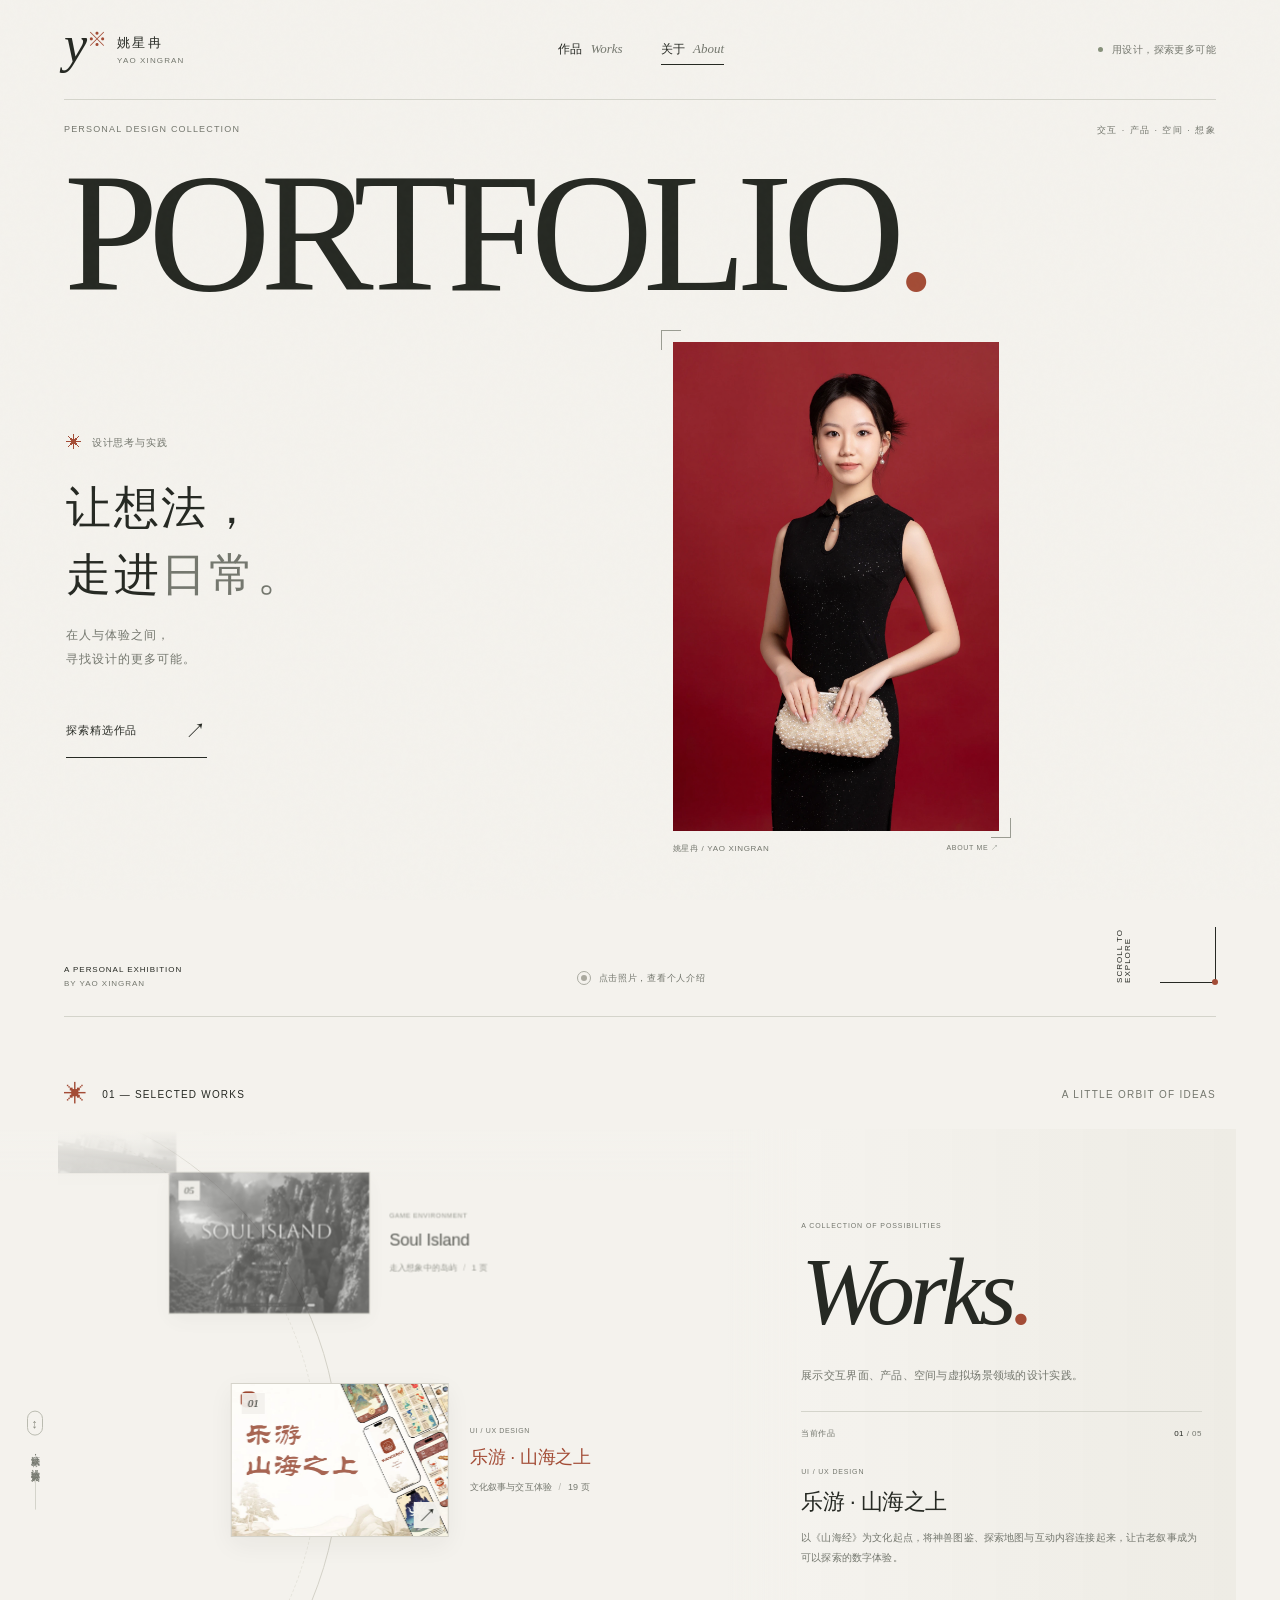
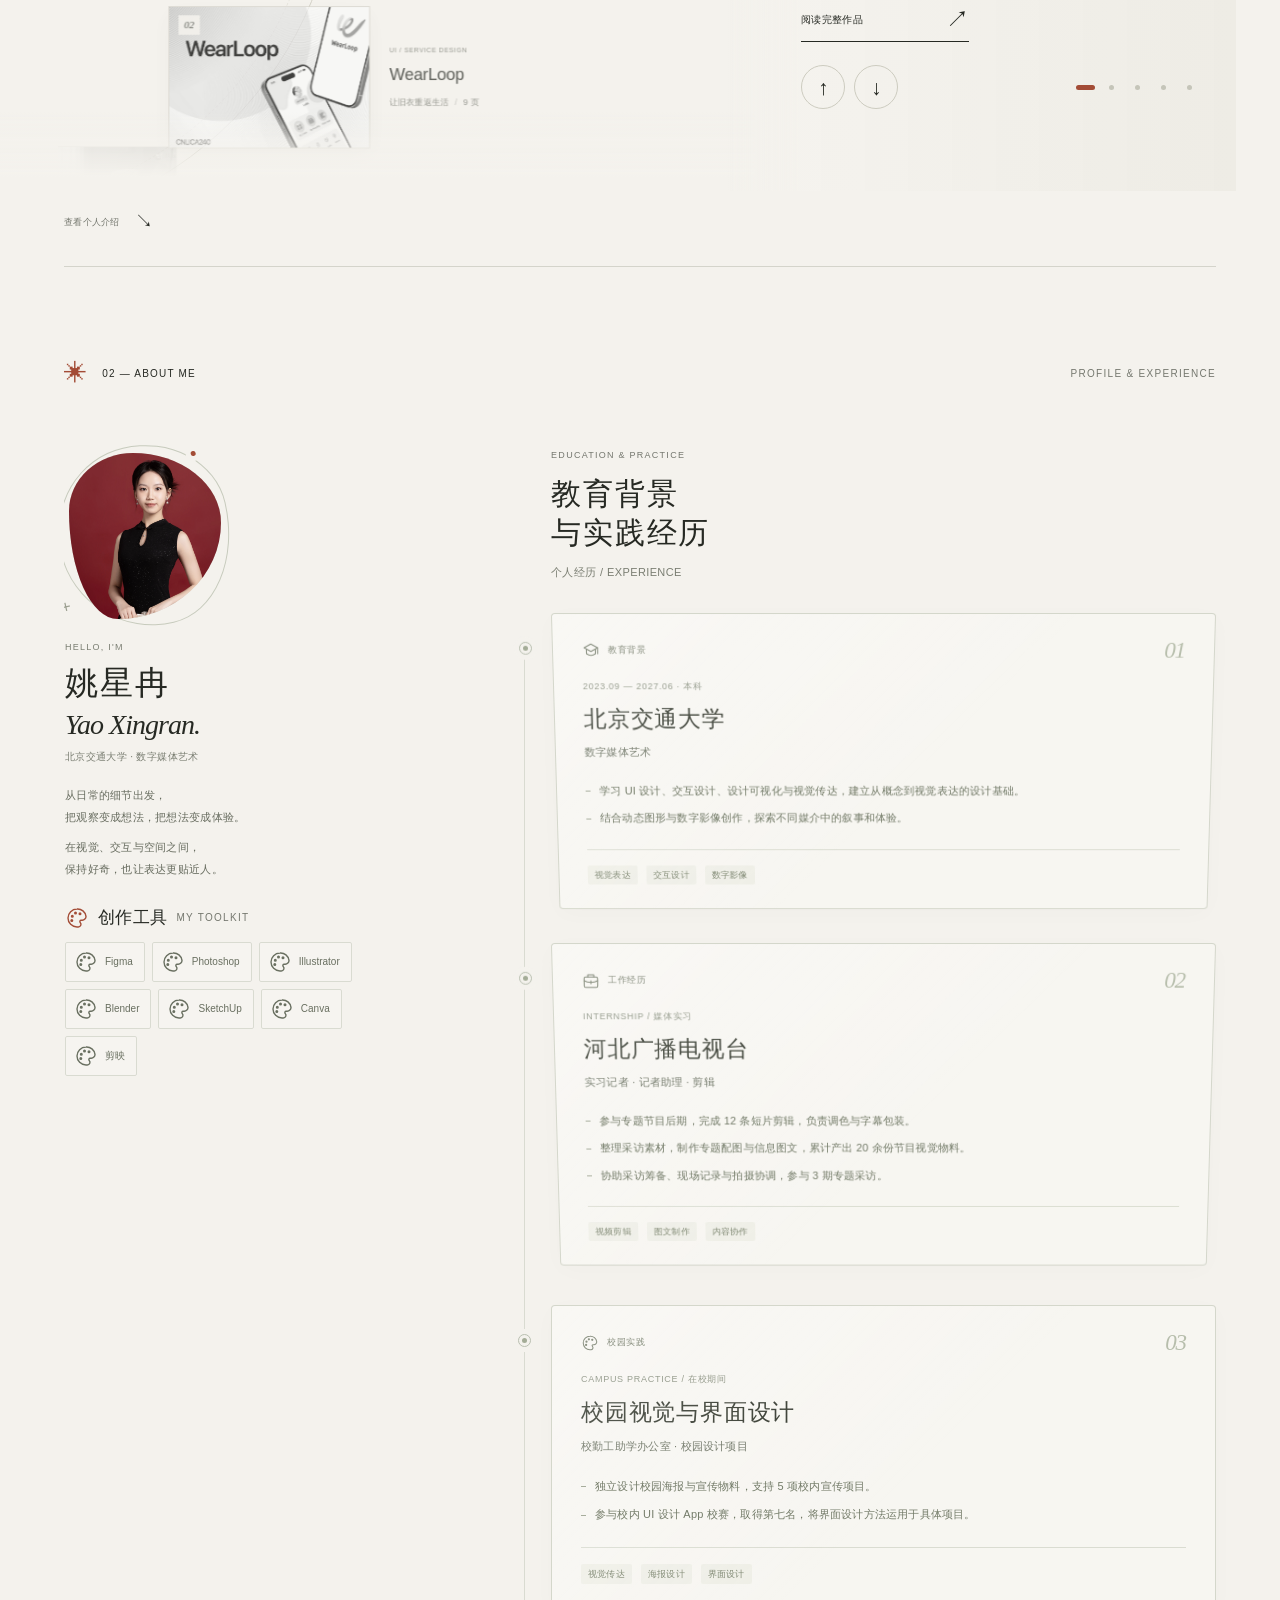
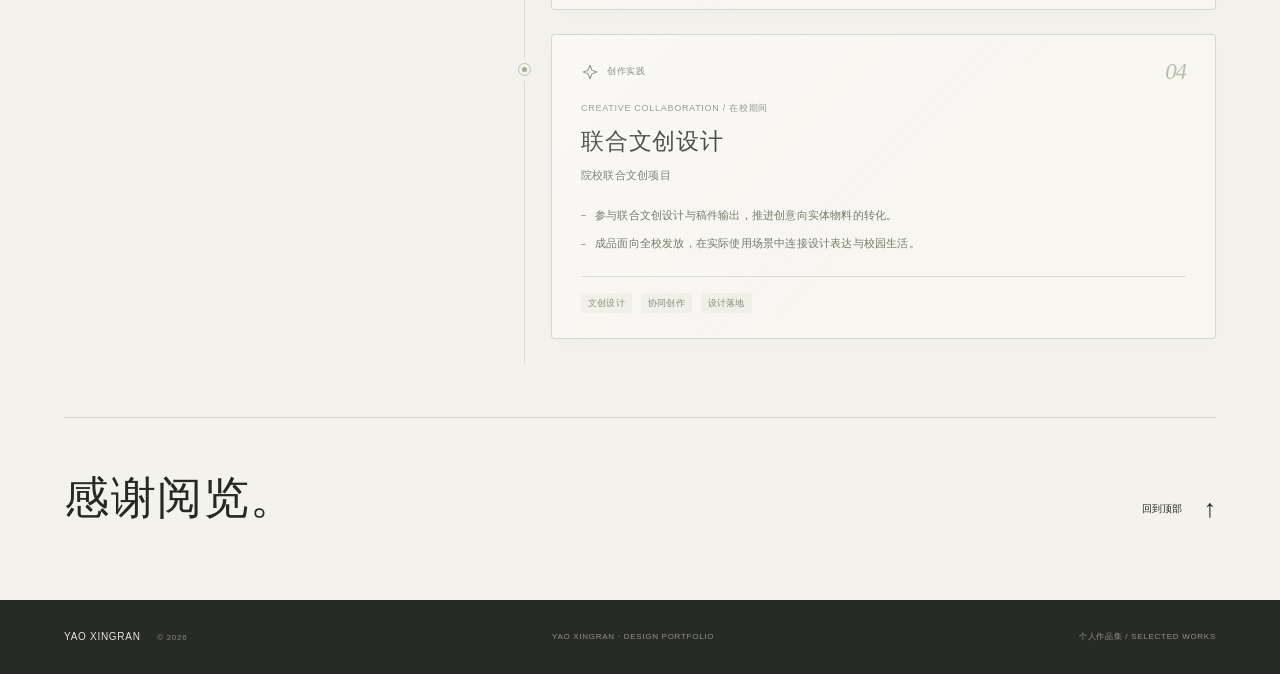
==== index.html @ 1977b59d "Publish Yao Xingran portfolio" ====
<!doctype html>
<html lang="zh-CN">
<head>
  <meta charset="UTF-8">
  <meta name="viewport" content="width=device-width, initial-scale=1">
  <meta name="theme-color" content="#f4f2ed">
  <meta name="description" content="姚星冉的个人作品集。探索交互、产品、空间与虚拟世界之间的设计可能，在线阅读五个精选项目的完整设计过程。">
  <meta property="og:title" content="姚星冉 · Selected Works">
  <meta property="og:description" content="关于人、日常与想象的五次设计探索。">
  <title>姚星冉 · Selected Works</title>
  <link rel="icon" href="assets/favicon.svg" type="image/svg+xml">
  <link rel="preload" href="assets/yao-xingran-portrait.webp" as="image">
  <link rel="stylesheet" href="style.css">
  <link rel="stylesheet" href="works.css">
  <link rel="stylesheet" href="about.css">
  <link rel="stylesheet" href="reader.css">
  <link rel="stylesheet" href="preview.css">
  <link rel="stylesheet" href="title-particles.css">
  <script src="projects.js" defer></script>
  <script src="assets/pages.js" defer></script>
  <script src="reader.js" defer></script>
  <script src="title-particles.js" defer></script>
  <script src="preview.js" defer></script>
  <script src="app.js" defer></script>
  <script src="works.js" defer></script>
  <script src="about.js" defer></script>
</head>
<body>
  <a class="skip-link" href="#works">跳至精选作品</a>
  <div class="opening" aria-hidden="true"><div class="opening-sign">YAO XINGRAN<span>SELECTED WORKS</span></div><div class="opening-line"></div></div>
  <header class="site-header" id="top">
    <a class="identity" href="#top" aria-label="姚星冉，返回首页"><span class="monogram" aria-hidden="true">y<span>※</span></span><span class="identity-name">姚星冉<small>YAO XINGRAN</small></span></a>
    <nav aria-label="主导航"><a class="nav-link" href="#works">作品 <span>Works</span></a><a class="nav-link" href="#about">关于 <span>About</span></a></nav>
    <div class="header-note"><i></i> 用设计，探索更多可能</div>
  </header>
  <main>
    <section class="hero" aria-labelledby="hero-title">
      <div class="hero-kicker"><span>PERSONAL DESIGN COLLECTION</span><span>交互 · 产品 · 空间 · 想象</span></div>
      <h1 id="hero-title">PORTFOLIO<span class="title-dot">.</span><span class="sr-only">姚星冉的个人作品集</span></h1>
      <div class="hero-body">
        <div class="hero-copy">
          <span class="micro"><span class="tiny-star" aria-hidden="true">✳</span> 设计思考与实践</span>
          <h2>让想法，<br>走进<span>日常。</span></h2>
          <p>在人与体验之间，<br>寻找设计的更多可能。</p>
          <a class="text-link" href="#works">探索精选作品 <span aria-hidden="true">↗</span></a>
        </div>
        <a class="hero-art hero-portrait" href="#about" aria-label="了解姚星冉">
          <div class="art-image"><img src="assets/yao-xingran-portrait.webp" alt="姚星冉的个人肖像，红色背景与黑色礼服" width="1200" height="1800" fetchpriority="high"></div>
          <span class="art-corner top-left" aria-hidden="true"></span><span class="art-corner bottom-right" aria-hidden="true"></span>
          <span class="art-caption"><span>姚星冉 / YAO XINGRAN</span><span>ABOUT ME ↗</span></span>
          <span class="art-hover" aria-hidden="true">查看个人介绍 ↗</span>
        </a>
      </div>
      <div class="hero-bottom"><span class="hero-edition">A PERSONAL EXHIBITION<br><span>BY YAO XINGRAN</span></span><span class="hover-note"><i></i> 点击照片，查看个人介绍</span><a href="#works" class="scroll-cue" aria-label="向下浏览精选作品"><span>SCROLL TO EXPLORE</span><i aria-hidden="true"></i></a></div>
    </section>

    <section class="works section works-circular" id="works" aria-labelledby="works-title">
      <div class="section-top reveal"><div class="section-index"><span class="section-spark" aria-hidden="true">✳</span> 01 — SELECTED WORKS</div><span class="micro">A LITTLE ORBIT OF IDEAS</span></div>
      <div class="works-layout">
        <div class="works-gallery" id="works-gallery" role="region" aria-roledescription="旋转木马" aria-label="精选作品圆形目录，在此区域滚动鼠标滚轮或按方向键切换作品" tabindex="0">
          <div class="orbit-track" aria-hidden="true"></div><div class="orbit-track orbit-track-inner" aria-hidden="true"></div>
          <div class="orbit-scroll-hint"><span class="orbit-wheel-icon" aria-hidden="true">↕</span><span class="orbit-desktop-hint">滚动鼠标，沿轨迹探索</span><span class="orbit-mobile-hint">左右滑动，浏览作品</span><span class="orbit-hint-rule" aria-hidden="true"></span></div>
          <div class="orbit-items">
            <button class="orbit-card is-active" type="button" data-orbit-index="0" data-project="shanhai" aria-label="阅读乐游·山海之上，19页">
              <span class="orbit-cover"><img src="assets/shanhai/cover.webp" alt="乐游·山海之上界面设计封面" width="1600" height="1131" loading="lazy"><span class="orbit-card-number" aria-hidden="true">01</span><span class="orbit-open" aria-hidden="true">↗</span></span>
              <span class="orbit-label"><span class="orbit-category">UI / UX DESIGN</span><span class="orbit-title">乐游 · 山海之上</span><span class="orbit-detail">文化叙事与交互体验 <i aria-hidden="true">/</i> 19 页</span></span>
            </button>
            <button class="orbit-card" type="button" data-orbit-index="1" data-project="wearloop" tabindex="-1" aria-label="阅读 WearLoop，9页">
              <span class="orbit-cover"><img src="assets/wearloop/cover.webp" alt="WearLoop 旧衣循环服务设计封面" width="1600" height="1200" loading="lazy"><span class="orbit-card-number" aria-hidden="true">02</span><span class="orbit-open" aria-hidden="true">↗</span></span>
              <span class="orbit-label"><span class="orbit-category">UI / SERVICE DESIGN</span><span class="orbit-title">WearLoop</span><span class="orbit-detail">让旧衣重返生活 <i aria-hidden="true">/</i> 9 页</span></span>
            </button>
            <button class="orbit-card" type="button" data-orbit-index="2" data-project="fulift" tabindex="-1" aria-label="阅读 FULIFT 扶起，8页">
              <span class="orbit-cover"><img src="assets/fulift/cover.webp" alt="FULIFT 适老化助起椅设计封面" width="1600" height="1067" loading="lazy"><span class="orbit-card-number" aria-hidden="true">03</span><span class="orbit-open" aria-hidden="true">↗</span></span>
              <span class="orbit-label"><span class="orbit-category">PRODUCT DESIGN</span><span class="orbit-title">FULIFT · 扶起</span><span class="orbit-detail">日常里的温柔支撑 <i aria-hidden="true">/</i> 8 页</span></span>
            </button>
            <button class="orbit-card" type="button" data-orbit-index="3" data-project="living" tabindex="-1" aria-label="阅读 Living Hive，16页">
              <span class="orbit-cover"><img src="assets/living/cover.webp" alt="Living Hive 校园学习空间设计封面" width="1600" height="1131" loading="lazy"><span class="orbit-card-number" aria-hidden="true">04</span><span class="orbit-open" aria-hidden="true">↗</span></span>
              <span class="orbit-label"><span class="orbit-category">SPACE / SERVICE DESIGN</span><span class="orbit-title">Living Hive</span><span class="orbit-detail">一起学习，自然交流 <i aria-hidden="true">/</i> 16 页</span></span>
            </button>
            <button class="orbit-card" type="button" data-orbit-index="4" data-project="soul" tabindex="-1" aria-label="阅读 Soul Island，1页">
              <span class="orbit-cover"><img src="assets/soul/cover.webp" alt="Soul Island 奇幻岛屿场景设计封面" width="1600" height="909" loading="lazy"><span class="orbit-card-number" aria-hidden="true">05</span><span class="orbit-open" aria-hidden="true">↗</span></span>
              <span class="orbit-label"><span class="orbit-category">GAME ENVIRONMENT</span><span class="orbit-title">Soul Island</span><span class="orbit-detail">走入想象中的岛屿 <i aria-hidden="true">/</i> 1 页</span></span>
            </button>
          </div>
        </div>
        <div class="works-copy">
          <span class="works-overline">A COLLECTION OF POSSIBILITIES</span>
          <h2 id="works-title">Works<span>.</span></h2>
          <p class="works-description">展示交互界面、产品、空间与虚拟场景领域的设计实践。</p>
          <div class="works-selection">
            <div class="works-selection-top"><span>当前作品</span><span><b id="works-current-index" aria-live="polite">01</b> / 05</span></div>
            <span class="works-current-category" id="works-current-category">UI / UX DESIGN</span>
            <h3 id="works-current-title">乐游 · 山海之上</h3>
            <p id="works-current-summary">以《山海经》为文化起点，让古老叙事成为可以探索的数字体验。</p>
            <button class="works-open" id="works-open" type="button" data-project="shanhai">阅读完整作品 <span aria-hidden="true">↗</span></button>
          </div>
          <div class="works-controls"><div class="works-arrows"><button type="button" id="works-prev" aria-label="上一个作品" aria-controls="works-gallery">↑</button><button type="button" id="works-next" aria-label="下一个作品" aria-controls="works-gallery">↓</button></div><div class="works-dots" role="group" aria-label="选择作品"><button class="works-dot is-active" type="button" data-work-index="0" aria-label="切换到乐游·山海之上" aria-pressed="true"><span></span></button><button class="works-dot" type="button" data-work-index="1" aria-label="切换到 WearLoop" aria-pressed="false"><span></span></button><button class="works-dot" type="button" data-work-index="2" aria-label="切换到 FULIFT 扶起" aria-pressed="false"><span></span></button><button class="works-dot" type="button" data-work-index="3" aria-label="切换到 Living Hive" aria-pressed="false"><span></span></button><button class="works-dot" type="button" data-work-index="4" aria-label="切换到 Soul Island" aria-pressed="false"><span></span></button></div></div>
        </div>
      </div>
      <p class="works-end"><a href="#about">查看个人介绍 <span aria-hidden="true">↘</span></a></p>
    </section>


    <section class="about section about-exhibition" id="about" aria-labelledby="about-title">
      <div class="section-top reveal"><div class="section-index"><span class="section-spark" aria-hidden="true">✳</span> 02 — ABOUT ME</div><span class="micro">PROFILE & EXPERIENCE</span></div>
      <svg class="about-icon-definitions" xmlns="http://www.w3.org/2000/svg" aria-hidden="true" focusable="false" width="0" height="0" style="position:absolute;overflow:hidden">
        <symbol id="about-palette" viewBox="0 0 24 24"><g fill="none" stroke="currentColor" stroke-width="1.4" stroke-linecap="round" stroke-linejoin="round"><path d="M12 3a9 9 0 1 0 0 18h1.3a2.7 2.7 0 0 0 1.9-4.6 1.3 1.3 0 0 1 .9-2.2h1.1A3.8 3.8 0 0 0 21 10.4 8.5 8.5 0 0 0 12 3Z"/><circle cx="7.3" cy="10.2" r=".8"/><circle cx="10.5" cy="7.1" r=".8"/><circle cx="15" cy="7.8" r=".8"/><circle cx="6.8" cy="14.5" r=".8"/></g></symbol>
        <symbol id="about-education" viewBox="0 0 24 24"><g fill="none" stroke="currentColor" stroke-width="1.4" stroke-linecap="round" stroke-linejoin="round"><path d="m3 8 9-5 9 5-9 5-9-5Z"/><path d="M6 10v6c4 3 8 3 12 0v-6M21 8v8"/></g></symbol>
        <symbol id="about-work" viewBox="0 0 24 24"><g fill="none" stroke="currentColor" stroke-width="1.4" stroke-linecap="round" stroke-linejoin="round"><rect x="3" y="7" width="18" height="14" rx="2"/><path d="M8 7V4h8v3M3 12c5 3 13 3 18 0M12 12v4"/></g></symbol>
        <symbol id="about-spark" viewBox="0 0 24 24"><g fill="none" stroke="currentColor" stroke-width="1.4" stroke-linecap="round" stroke-linejoin="round"><path d="m12 3 2.5 6.5L21 12l-6.5 2.5L12 21l-2.5-6.5L3 12l6.5-2.5L12 3Z"/></g></symbol>
      </svg>
      <div class="about-layout">
        <aside class="profile-panel" aria-label="个人资料与技能">
          <div class="profile-portrait-wrap">
            <span class="profile-orbit" aria-hidden="true"></span>
            <div class="profile-blob"><img class="profile-img" src="assets/yao-xingran-portrait.webp" alt="姚星冉的个人肖像" width="1200" height="1800" loading="lazy"></div>
          </div>
          <p class="profile-kicker micro">HELLO, I'M</p>
          <h2 class="profile-name" id="about-title">姚星冉<span>Yao Xingran.</span></h2>
          <p class="profile-school">北京交通大学 · 数字媒体艺术</p>
          <div class="profile-intro"><p>从日常的细节出发，<br>把观察变成想法，把想法变成体验。</p><p>在视觉、交互与空间之间，<br>保持好奇，也让表达更贴近人。</p></div>
          <div class="profile-skills">
            <h3 class="skills-heading"><svg class="palette-icon" aria-hidden="true"><use href="#about-palette"></use></svg><span>创作工具</span><span class="micro">MY TOOLKIT</span></h3>
            <ul class="skill-list" aria-label="设计与创作技能">
              <li><span class="skill-tag" tabindex="0"><svg class="palette-icon" aria-hidden="true"><use href="#about-palette"></use></svg>Figma</span></li>
              <li><span class="skill-tag" tabindex="0"><svg class="palette-icon" aria-hidden="true"><use href="#about-palette"></use></svg>Photoshop</span></li>
              <li><span class="skill-tag" tabindex="0"><svg class="palette-icon" aria-hidden="true"><use href="#about-palette"></use></svg>Illustrator</span></li>
              <li><span class="skill-tag" tabindex="0"><svg class="palette-icon" aria-hidden="true"><use href="#about-palette"></use></svg>Blender</span></li>
              <li><span class="skill-tag" tabindex="0"><svg class="palette-icon" aria-hidden="true"><use href="#about-palette"></use></svg>SketchUp</span></li>
              <li><span class="skill-tag" tabindex="0"><svg class="palette-icon" aria-hidden="true"><use href="#about-palette"></use></svg>Canva</span></li>
              <li><span class="skill-tag" tabindex="0"><svg class="palette-icon" aria-hidden="true"><use href="#about-palette"></use></svg>剪映</span></li>
            </ul>
          </div>
        </aside>
        <div class="experience-panel">
          <header class="experience-heading"><span class="micro">EDUCATION & PRACTICE</span><h3>教育背景<br>与实践经历</h3><p>个人经历 <span aria-hidden="true">/</span> EXPERIENCE</p></header>
          <ol class="experience-timeline" aria-label="教育与个人经历时间轴">
            <li class="timeline-entry" data-scroll-card tabindex="0">
              <span class="timeline-node" aria-hidden="true"></span>
              <div class="timeline-card">
                <div class="timeline-card-top"><span class="timeline-type"><svg class="icon" aria-hidden="true"><use href="#about-education"></use></svg>教育背景</span><span class="timeline-index" aria-hidden="true">01</span></div>
                <p class="timeline-date"><time datetime="2023-09">2023.09</time><span aria-hidden="true"> — </span><time datetime="2027-06">2027.06</time><span> · 本科</span></p>
                <h4>北京交通大学</h4>
                <p class="timeline-role">数字媒体艺术</p>
                <ul class="timeline-details"><li>学习 UI 设计、交互设计、设计可视化与视觉传达，建立从概念到视觉表达的设计基础。</li><li>结合动态图形与数字影像创作，探索不同媒介中的叙事和体验。</li></ul>
                <div class="timeline-tags"><span>视觉表达</span><span>交互设计</span><span>数字影像</span></div>
              </div>
            </li>
            <li class="timeline-entry" data-scroll-card tabindex="0">
              <span class="timeline-node" aria-hidden="true"></span>
              <div class="timeline-card">
                <div class="timeline-card-top"><span class="timeline-type"><svg class="icon" aria-hidden="true"><use href="#about-work"></use></svg>工作经历</span><span class="timeline-index" aria-hidden="true">02</span></div>
                <p class="timeline-date">INTERNSHIP <span aria-hidden="true">/</span> 媒体实习</p>
                <h4>河北广播电视台</h4>
                <p class="timeline-role">实习记者 · 记者助理 · 剪辑</p>
                <ul class="timeline-details"><li>参与专题节目后期，完成 12 条短片剪辑，负责调色与字幕包装。</li><li>整理采访素材，制作专题配图与信息图文，累计产出 20 余份节目视觉物料。</li><li>协助采访筹备、现场记录与拍摄协调，参与 3 期专题采访。</li></ul>
                <div class="timeline-tags"><span>视频剪辑</span><span>图文制作</span><span>内容协作</span></div>
              </div>
            </li>
            <li class="timeline-entry" data-scroll-card tabindex="0">
              <span class="timeline-node" aria-hidden="true"></span>
              <div class="timeline-card">
                <div class="timeline-card-top"><span class="timeline-type"><svg class="icon" aria-hidden="true"><use href="#about-palette"></use></svg>校园实践</span><span class="timeline-index" aria-hidden="true">03</span></div>
                <p class="timeline-date">CAMPUS PRACTICE <span aria-hidden="true">/</span> 在校期间</p>
                <h4>校园视觉与界面设计</h4>
                <p class="timeline-role">校勤工助学办公室 · 校园设计项目</p>
                <ul class="timeline-details"><li>独立设计校园海报与宣传物料，支持 5 项校内宣传项目。</li><li>参与校内 UI 设计 App 校赛，取得第七名，将界面设计方法运用于具体项目。</li></ul>
                <div class="timeline-tags"><span>视觉传达</span><span>海报设计</span><span>界面设计</span></div>
              </div>
            </li>
            <li class="timeline-entry" data-scroll-card tabindex="0">
              <span class="timeline-node" aria-hidden="true"></span>
              <div class="timeline-card">
                <div class="timeline-card-top"><span class="timeline-type"><svg class="icon" aria-hidden="true"><use href="#about-spark"></use></svg>创作实践</span><span class="timeline-index" aria-hidden="true">04</span></div>
                <p class="timeline-date">CREATIVE COLLABORATION <span aria-hidden="true">/</span> 在校期间</p>
                <h4>联合文创设计</h4>
                <p class="timeline-role">院校联合文创项目</p>
                <ul class="timeline-details"><li>参与联合文创设计与稿件输出，推进创意向实体物料的转化。</li><li>成品面向全校发放，在实际使用场景中连接设计表达与校园生活。</li></ul>
                <div class="timeline-tags"><span>文创设计</span><span>协同创作</span><span>设计落地</span></div>
              </div>
            </li>
          </ol>
        </div>
      </div>
      <div class="closing reveal"><p>感谢阅览。</p><a href="#top" class="back-top" aria-label="返回页面顶部">回到顶部 <span aria-hidden="true">↑</span></a></div>
    </section>
  </main>
  <footer><a href="#top">YAO XINGRAN <span>© 2026</span></a><span>YAO XINGRAN · DESIGN PORTFOLIO</span><span>个人作品集 / SELECTED WORKS</span></footer>
  <div class="page-progress" aria-hidden="true"><i></i></div>
  <noscript><style>.opening{display:none}.reveal{opacity:1;transform:none}</style><p class="no-script">请启用 JavaScript 以在线阅读完整作品集。</p></noscript>
</body>
</html>
---- style.css ----
@charset "UTF-8";
:root{--paper:#f4f2ed;--ink:#262923;--muted:#74776e;--line:#d4d4cb;--accent:#a34c36;--gutter:clamp(22px,5vw,88px);--serif:Georgia,'Times New Roman','Songti SC','SimSun',serif;--sans:'Helvetica Neue',Arial,'PingFang SC','Microsoft YaHei',sans-serif}
*,*::before,*::after{box-sizing:border-box}html{scroll-behavior:smooth;scroll-padding-top:100px}body{margin:0;background:var(--paper);color:var(--ink);font-family:var(--sans);font-weight:400;-webkit-font-smoothing:antialiased}body::after{content:'';position:fixed;inset:0;pointer-events:none;z-index:9;opacity:.025;background-image:url("data:image/svg+xml,%3Csvg viewBox='0 0 180 180' xmlns='http://www.w3.org/2000/svg'%3E%3Cfilter id='n'%3E%3CfeTurbulence type='fractalNoise' baseFrequency='.82' numOctaves='3' stitchTiles='stitch'/%3E%3C/filter%3E%3Crect width='100%25' height='100%25' opacity='.7' filter='url(%23n)'/%3E%3C/svg%3E")}a{color:inherit;text-decoration:none}button{font:inherit;color:inherit;cursor:pointer}button,a{-webkit-tap-highlight-color:transparent}button{background:none;border:0;padding:0}button:disabled{cursor:default}a:focus-visible,button:focus-visible,select:focus-visible{outline:2px solid var(--accent);outline-offset:6px}img{display:block;max-width:100%}::selection{background:#d8c5b5;color:var(--ink)}[hidden]{display:none!important}.sr-only{position:absolute;width:1px;height:1px;padding:0;margin:-1px;overflow:hidden;clip:rect(0,0,0,0);white-space:nowrap;border:0}.skip-link{position:fixed;top:-80px;left:20px;z-index:200;background:var(--ink);color:white;padding:14px 20px}.skip-link:focus{top:10px}.micro{font-size:10px;letter-spacing:.13em;color:var(--muted)}
.site-header{height:100px;padding:0 var(--gutter);display:flex;align-items:center;justify-content:space-between;position:relative;z-index:10;border-bottom:1px solid var(--line);margin:0 var(--gutter);padding-inline:0}.identity{display:flex;gap:16px;align-items:center}.monogram{font-family:var(--serif);font-style:italic;font-size:52px;line-height:1;letter-spacing:-6px;display:block;margin-top:-10px}.monogram span{font-style:normal;font-size:20px;vertical-align:top;display:inline-block;margin:10px 0 0 6px;color:var(--accent)}.identity-name{font-size:13px;letter-spacing:.18em;line-height:1.8}.identity-name small{display:block;font-size:8px;letter-spacing:.14em;color:var(--muted)}nav{display:flex;gap:38px}.nav-link{font-size:12px;position:relative;padding:12px 0}.nav-link span{font-family:var(--serif);font-style:italic;font-size:13px;margin-left:5px;color:var(--muted)}.nav-link::after{content:'';position:absolute;bottom:5px;left:0;width:100%;height:1px;background:var(--ink);transform:scaleX(0);transform-origin:left;transition:transform .3s}.nav-link:hover::after,.nav-link.is-current::after{transform:scaleX(1)}.header-note{display:flex;align-items:center;gap:9px;font-size:10px;letter-spacing:.04em;color:var(--muted)}.header-note i{width:5px;height:5px;background:#87917b;border-radius:50%}
.hero{padding:24px var(--gutter) 0;min-height:min(100svh - 100px,1100px);position:relative}.hero-kicker{display:flex;justify-content:space-between;font-size:9px;letter-spacing:.13em;color:var(--muted)}.hero-kicker>span:last-child{letter-spacing:.16em}h1{margin:17px 0 10px;font-family:var(--serif);font-size:clamp(68px,13.25vw,240px);font-weight:400;line-height:.94;letter-spacing:-.06em;position:relative;z-index:2}.title-dot{color:var(--accent)}.hero-body{display:grid;grid-template-columns:34% 66%;align-items:center;margin-top:12px;min-height:360px}.hero-copy{padding:0 20px 0 2px;position:relative;z-index:3}.hero-copy .micro{letter-spacing:.08em;display:flex;align-items:center;gap:9px}.tiny-star{font-size:16px;color:var(--accent)}.hero-copy h2{font-size:clamp(30px,3.5vw,56px);font-family:'Songti SC','STSong','SimSun',serif;font-weight:400;line-height:1.5;letter-spacing:.06em;margin:23px 0 13px}.hero-copy h2>span{color:var(--muted)}.hero-copy p{font-size:12px;line-height:2;color:var(--muted);letter-spacing:.08em}.text-link{display:inline-flex;align-items:center;gap:48px;border-bottom:1px solid var(--ink);padding:16px 0 12px;margin-top:18px;font-size:11px;letter-spacing:.08em}.text-link span{font-size:21px;transition:transform .3s}.text-link:hover span{transform:translate(3px,-3px)}.hero-art{position:relative;text-align:left;width:100%;display:block;padding:12px 12px 0;transition:transform .8s cubic-bezier(.2,.7,.2,1);margin:15px 0 0}.art-image{overflow:hidden;background:#e7e5df;aspect-ratio:1.78}.art-image img{width:100%;height:100%;object-fit:cover;object-position:50% 50%;filter:grayscale(1);transition:filter 1s,transform 1.2s cubic-bezier(.2,.7,.2,1)}.hero-art:hover img,.hero-art:focus-visible img{filter:grayscale(0);transform:scale(1.025)}.art-corner{position:absolute;width:20px;height:20px;border-color:#9a9c92;border-style:solid;pointer-events:none}.top-left{top:0;left:0;border-width:1px 0 0 1px}.bottom-right{right:0;bottom:28px;border-width:0 1px 1px 0}.art-caption{display:flex;justify-content:space-between;font-size:9px;color:var(--muted);letter-spacing:.08em;padding:12px 0}.art-caption span:last-child{font-size:8px;letter-spacing:.1em}.art-hover{position:absolute;right:32px;bottom:55px;background:var(--paper);font-size:11px;padding:13px 17px;opacity:0;transform:translateY(7px);transition:opacity .4s,transform .4s}.hero-art:hover .art-hover,.hero-art:focus-visible .art-hover{opacity:1;transform:none}.hero-bottom{display:flex;justify-content:space-between;align-items:flex-end;min-height:115px;padding-bottom:25px;border-bottom:1px solid var(--line)}.hero-edition{font-size:8px;line-height:1.8;letter-spacing:.12em}.hero-edition>span{color:var(--muted)}.hover-note{font-size:9px;letter-spacing:.08em;color:var(--muted);display:flex;gap:8px;align-items:center;margin-bottom:6px}.hover-note i{width:14px;height:14px;border:1px solid #a9aaa0;border-radius:50%;position:relative}.hover-note i::after{position:absolute;content:'';height:6px;width:6px;left:3px;top:3px;background:#aaa99f;border-radius:50%}.scroll-cue{display:flex;gap:28px;align-items:flex-end;padding:18px 0 8px 16px;min-height:70px}.scroll-cue>span{font-size:8px;letter-spacing:.13em;writing-mode:vertical-rl;line-height:1;transform:rotate(180deg);max-height:99px}.scroll-cue>i{width:56px;height:56px;border-bottom:1px solid var(--ink);border-right:1px solid var(--ink);position:relative;animation:breathe 2.8s ease-in-out infinite}.scroll-cue>i::after{content:'';position:absolute;bottom:-3px;right:-3px;width:6px;height:6px;background:var(--accent);border-radius:50%}@keyframes breathe{0%,100%{opacity:.45;transform:translateY(-3px)}50%{opacity:1;transform:translateY(3px)}}
.section{padding:94px var(--gutter) 0}.section-top{display:flex;justify-content:space-between;align-items:center}.section-index{display:flex;gap:14px;align-items:center;font-size:10px;letter-spacing:.12em}.section-spark{font-size:23px;color:var(--accent);line-height:1}.works-heading{display:flex;align-items:flex-end;justify-content:space-between;margin:35px 0 40px}.works-heading h2{font-size:31px;line-height:1.3;font-family:'Songti SC','SimSun',serif;font-weight:400;letter-spacing:.08em;margin:0}.works-heading h2 span{display:block;font-size:clamp(38px,5.1vw,76px);font-family:var(--serif);font-style:italic;letter-spacing:-.04em;line-height:1.2;margin-top:3px}.works-heading>p{color:var(--muted);font-size:11px;line-height:2;letter-spacing:.05em;margin:0 0 5px}.work-toolbar{display:flex;align-items:center;justify-content:space-between;border-top:1px solid var(--line);border-bottom:1px solid var(--line);min-height:61px;margin-bottom:40px;gap:15px}.filters{display:flex;gap:29px;align-items:center}.filter{font-size:11px;padding:21px 0;position:relative;color:var(--muted);white-space:nowrap;min-height:44px}.filter.active{color:var(--ink)}.filter.active::after{content:'';position:absolute;bottom:-1px;left:0;right:0;height:2px;background:var(--ink)}.filter sup{font-size:8px;margin-left:4px;color:var(--accent)}.work-count{font-size:8px;letter-spacing:.12em;color:var(--muted);white-space:nowrap}.project-grid{display:grid;grid-template-columns:1fr 1fr;column-gap:40px;row-gap:64px;align-items:start}.project-card:nth-child(2){margin-top:110px}.project-card:nth-child(4){margin-top:110px}.project-image{width:100%;position:relative;display:block;overflow:hidden;background:#e7e5df;aspect-ratio:1.42}.project-image img{width:100%;height:100%;object-fit:cover;filter:grayscale(1);transition:filter .8s,transform 1s cubic-bezier(.22,.68,.2,1)}.project-image:hover img,.project-image:focus-visible img,.project-card:focus-within .project-image img{filter:grayscale(0);transform:scale(1.025)}.project-type{position:absolute;top:16px;left:16px;font-size:8px;letter-spacing:.08em;padding:8px 10px;background:rgba(244,242,237,.92)}.project-open{position:absolute;right:16px;bottom:16px;width:38px;height:38px;background:var(--paper);display:flex;align-items:center;justify-content:center;font-size:24px;transform:translateY(5px);opacity:0;transition:opacity .3s,transform .3s}.project-image:hover .project-open,.project-image:focus-visible .project-open{opacity:1;transform:none}.project-meta{display:flex;justify-content:space-between;gap:16px;padding:20px 0 17px}.project-meta>div{position:relative;padding-left:29px}.project-number{position:absolute;left:0;top:6px;font-family:var(--serif);font-size:11px;color:var(--muted);font-style:italic}h3{margin:0;font-size:22px;letter-spacing:-.02em;line-height:1.35;font-weight:400}h3 button{text-align:left;min-height:32px}h3 button:hover{color:var(--accent)}h3 span{font-size:17px;letter-spacing:.02em}.project-meta p{margin:9px 0 0;font-size:10px;color:var(--muted);line-height:1.9;letter-spacing:.025em}.project-pages{padding-top:7px;font-size:8px;letter-spacing:.06em;color:var(--muted);white-space:nowrap}.project-tags{border-top:1px solid var(--line);padding-top:12px;display:flex;gap:14px;font-size:9px;letter-spacing:.02em;color:var(--muted)}.project-role{margin-left:auto;font-size:9px}.project-wide{grid-column:1/-1;max-width:83%;margin:24px auto 0;width:100%}.project-wide .project-image{aspect-ratio:1.76}.project-grid.is-filtered .project-card{margin:0;max-width:100%;grid-column:auto}.works-end{margin:62px 0 0;padding:0 0 35px;border-bottom:1px solid var(--line);font-size:11px;letter-spacing:.06em;display:flex;justify-content:space-between;color:var(--muted)}.works-end span{font-size:8px;letter-spacing:.1em}
.about{padding-top:95px}.about-body{display:grid;grid-template-columns:1fr 1fr;gap:80px;margin:65px 0 85px}.about-heading h2{font-size:43px;font-family:'Songti SC','SimSun',serif;font-weight:400;line-height:1.4;letter-spacing:.08em;margin:15px 0 20px}.about-heading h2>span{display:block;font-family:var(--serif);font-size:clamp(36px,4.3vw,68px);font-style:italic;letter-spacing:-.03em;margin-top:8px}.about-school{font-size:10px;color:var(--muted);letter-spacing:.08em}.about-copy{padding-top:18px}.about-copy>p:first-child{font-family:'Songti SC','SimSun',serif;font-size:22px;line-height:1.9;letter-spacing:.03em;margin:0 0 25px}.about-copy>p:nth-child(2){font-size:12px;line-height:2.2;color:var(--muted);max-width:415px}.about-tools{display:flex;gap:9px;flex-wrap:wrap;margin-top:27px}.about-tools span{font-size:9px;border:1px solid var(--line);padding:7px 10px}.closing{border-top:1px solid var(--line);padding:45px 0 65px;display:flex;align-items:flex-end;justify-content:space-between;gap:20px}.closing p{font-family:'Songti SC','SimSun',serif;font-size:clamp(25px,3.5vw,52px);line-height:1.6;letter-spacing:.035em;margin:0}.closing em{font-style:normal;color:var(--muted)}.back-top{white-space:nowrap;font-size:10px;display:flex;align-items:center;gap:22px;padding:12px 0}.back-top span{font-size:25px}.back-top:hover span{transform:translateY(-4px)}footer{background:#282b25;color:#e6e5dc;padding:28px var(--gutter);display:flex;gap:20px;align-items:center;justify-content:space-between;font-size:8px;letter-spacing:.09em;line-height:1.8}footer>a{font-size:10px}footer>a span{font-size:8px;opacity:.5;margin-left:13px}footer>span{opacity:.55}.page-progress{height:2px;position:fixed;left:0;right:0;bottom:0;z-index:50;pointer-events:none}.page-progress>i{display:block;height:100%;background:var(--accent);transform:scaleX(0);transform-origin:left}.reveal{opacity:1;transform:none}.page-ready .reveal:not(.is-visible){opacity:0;transform:translateY(20px)}.page-ready .reveal{transition:opacity .75s ease,transform .8s cubic-bezier(.2,.7,.2,1)}.opening{position:fixed;inset:0;z-index:100;display:flex;justify-content:center;align-items:center;background:var(--paper);pointer-events:none;animation:opening-out .55s 1.05s forwards}.opening-line{position:absolute;top:calc(50% + 48px);width:min(420px,65vw);height:1px;background:var(--ink);transform:scaleX(0);transform-origin:left;animation:line-in 1s cubic-bezier(.75,0,.2,1) forwards}.opening-sign{font-family:var(--serif);font-size:22px;letter-spacing:.14em;opacity:0;animation:type-in .8s .2s forwards}.opening-sign>span{display:block;font-family:var(--sans);font-size:7px;text-align:center;margin-top:13px;letter-spacing:.33em}.page-ready .hero h1{animation:hero-in 1s .85s both}.page-ready .hero-body{animation:hero-in 1s 1s both}@keyframes line-in{to{transform:scaleX(1)}}@keyframes type-in{from{opacity:0;transform:translateY(8px)}to{opacity:1;transform:translateY(0)}}@keyframes opening-out{to{opacity:0;visibility:hidden}}@keyframes hero-in{from{opacity:0;transform:translateY(18px)}to{opacity:1;transform:translateY(0)}}.no-script{padding:20px var(--gutter)}
@media(min-width:1600px){.hero{max-width:1920px;margin-inline:auto}.hero-body{grid-template-columns:36% 64%}.hero-bottom{min-height:145px}.section{max-width:1920px;margin-inline:auto}}
@media(min-width:681px) and (max-height:820px){.site-header{height:80px}.hero{padding-top:18px}.hero h1{font-size:min(13.25vw,23svh);margin:11px 0 6px}.hero-body{min-height:0;margin-top:7px}.hero-copy h2{font-size:clamp(28px,3vw,40px);line-height:1.4;margin:13px 0 9px}.hero-copy p{font-size:10px;margin:8px 0;line-height:1.8}.hero-copy .text-link{margin-top:8px;padding:10px 0 8px}.hero-art{margin-top:7px}.art-image{aspect-ratio:auto;height:clamp(220px,36svh,300px)}.hero-bottom{min-height:89px;padding-bottom:19px}.scroll-cue{min-height:60px;padding-top:7px}.scroll-cue>i{width:45px;height:45px}.scroll-cue>span{font-size:7px}}
@media(max-width:1000px){.site-header{height:87px}.header-note{display:none}.hero-body{grid-template-columns:32% 68%;min-height:300px}.hero-copy h2{font-size:32px}.hero-copy .micro{font-size:8px}.hero-copy p{font-size:10px}.hero-copy .text-link{gap:25px}.hero-bottom{min-height:105px}.project-grid{gap:48px 25px}.project-meta{gap:8px}h3{font-size:19px}.project-pages{font-size:7px}.project-meta>div{padding-left:23px}.project-tags{gap:9px;font-size:8px}.project-role{font-size:8px}.about-body{gap:45px}.about-copy>p:first-child{font-size:19px}.section{padding-top:70px}.filters{gap:22px}}
@media(max-width:680px){html{scroll-padding-top:25px}.site-header{height:82px}.identity{gap:13px}.identity-name{font-size:12px}.monogram{font-size:45px}.monogram span{font-size:16px}.identity-name small{font-size:7px}nav{gap:24px}.nav-link{font-size:11px}.nav-link span{font-size:11px;margin-left:3px}.hero{padding-top:23px;min-height:auto}.hero-kicker{font-size:7px;letter-spacing:.08em}.hero-kicker>span:last-child{font-size:7px;letter-spacing:.03em}h1{font-size:13.05vw;margin:26px 0 24px;letter-spacing:-.065em}.hero-body{display:flex;flex-direction:column;align-items:stretch;gap:0;margin:0}.hero-copy{padding:0 0 20px;display:grid;grid-template-columns:1fr 1fr;column-gap:14px;align-items:end}.hero-copy .micro{grid-column:1/-1;font-size:8px}.hero-copy h2{font-size:35px;line-height:1.4;margin:15px 0 0;grid-row:2/4}.hero-copy p{font-size:10px;line-height:2;margin:13px 0 0}.hero-copy .text-link{font-size:9px;padding-top:9px;padding-bottom:8px;margin:8px 0 6px;gap:10px;justify-content:space-between}.hero-art{padding:8px 8px 0;margin:4px 0 0}.art-image{aspect-ratio:1.49}.art-image img{object-fit:cover}.art-caption{font-size:7px;padding:11px 0}.art-caption>span:last-child{font-size:6px}.art-corner{width:13px;height:13px}.bottom-right{bottom:25px}.hero-bottom{min-height:118px;padding-bottom:20px;align-items:flex-end}.hero-edition{font-size:7px}.hover-note{display:none}.scroll-cue{gap:15px;min-height:70px;padding-top:9px}.scroll-cue>i{width:42px;height:42px}.scroll-cue>span{font-size:6px;letter-spacing:.08em}.section{padding-top:57px}.section-index{font-size:8px;gap:9px}.section-spark{font-size:20px}.section-top>.micro{font-size:6px;max-width:120px;text-align:right;line-height:1.8;letter-spacing:.08em}.works-heading{margin:28px 0 26px;align-items:flex-start;gap:15px}.works-heading h2{font-size:25px;white-space:nowrap}.works-heading h2 span{font-size:38px}.works-heading>p{font-size:9px;padding-top:7px;line-height:2}.work-toolbar{margin-bottom:25px;min-height:58px;gap:10px}.filters{gap:20px;overflow-x:auto;scrollbar-width:none;flex:1}.filters::-webkit-scrollbar{display:none}.filter{font-size:9px;padding-block:20px}.filter sup{font-size:6px;margin-left:1px}.work-count{display:none}.project-grid{grid-template-columns:1fr;row-gap:36px}.project-card:nth-child(2),.project-card:nth-child(4){margin-top:0}.project-wide{grid-column:auto;max-width:100%;margin:0}.project-wide .project-image{aspect-ratio:1.42}.project-type{top:11px;left:11px;font-size:7px;padding:6px 8px}.project-open{opacity:1;transform:none;width:31px;height:31px;font-size:20px;right:11px;bottom:11px}.project-meta{padding:15px 0 13px}.project-meta>div{padding-left:25px}.project-meta h3{font-size:21px}.project-meta p{font-size:10px;line-height:1.8;margin-top:5px}.project-number{font-size:10px}.project-pages{font-size:7px}.project-tags{font-size:8px;gap:14px}.project-role{font-size:8px}.works-end{margin-top:35px;padding-bottom:27px;gap:15px;font-size:9px;line-height:1.9}.works-end span{font-size:6px;text-align:right;max-width:100px}.about-body{grid-template-columns:1fr;gap:24px;margin:35px 0 45px}.about-heading h2{font-size:34px;margin:10px 0 13px}.about-heading h2>span{font-size:44px;margin-top:1px}.about-heading>.micro{font-size:8px}.about-school{font-size:9px}.about-copy{padding-top:0}.about-copy>p:first-child{font-size:20px;margin:0 0 16px}.about-copy>p:nth-child(2){font-size:11px}.about-tools{margin-top:20px;gap:6px}.about-tools span{font-size:8px;padding:7px 9px}.closing{display:block;padding:28px 0 37px}.closing p{font-size:27px;line-height:1.7}.closing em{display:block}.back-top{font-size:9px;justify-content:flex-end;margin-top:20px}footer{flex-wrap:wrap;gap:16px 10px;padding-block:23px}footer>a{flex:1;font-size:9px}footer>span{font-size:6px}footer>span:nth-child(2){order:3;flex-basis:100%}.art-hover{display:none}}
.hero-art .art-image img{object-position:50% 30%}
@media(max-width:680px){.hero-copy h2{font-size:clamp(24px,7vw,31px);letter-spacing:.02em;white-space:nowrap}.art-image img,.project-image img{filter:none}}
@media(hover:none),(pointer:coarse){.art-image img,.project-image img{filter:none}.hover-note{visibility:hidden}.project-open{opacity:1;transform:none}.hero-art:hover img,.project-image:hover img{transform:none}}
.hero-portrait{width:min(100%,350px);justify-self:center;margin-top:5px}
.hero-portrait .art-image{aspect-ratio:2/3;height:auto;background:#8e2630}
.hero-portrait .art-image img{object-fit:contain;object-position:center;filter:none;transition:transform 1.2s cubic-bezier(.2,.7,.2,1)}
.hero-portrait .art-caption{font-size:8px;gap:14px}
.hero-portrait .art-caption>span:last-child{font-size:7px;white-space:nowrap}
@media(min-width:681px) and (max-height:820px){.hero-portrait{width:clamp(260px,42svh,320px)}.hero-portrait .art-image{height:auto;aspect-ratio:2/3}.hero-body{grid-template-columns:43% 57%}.hero-portrait .art-caption{font-size:7px}.hero-portrait .art-caption>span:last-child{font-size:6px}}
@media(max-width:680px){.hero-portrait{width:84%;max-width:300px;align-self:center;margin-top:12px}.hero-portrait .art-image{height:auto;aspect-ratio:2/3}.hero-portrait .art-caption{font-size:7px;padding-block:12px}.hero-portrait .art-caption>span:last-child{font-size:6px}}
@media(prefers-reduced-motion:reduce){html{scroll-behavior:auto}*,*::before,*::after{animation:none!important;transition:none!important}.opening{display:none}.page-ready .reveal:not(.is-visible){opacity:1;transform:none}}
---- works.css ----
/* A half-circle exhibition. The card positions are calculated on the arc;
   the cards themselves keep a horizontal, upright orientation. */
.works-circular{padding-top:66px;overflow:clip}
.works-circular>.section-top{position:relative;z-index:2}
.works-layout{display:grid;grid-template-columns:minmax(0,60%) minmax(0,40%);margin-top:24px;isolation:isolate;min-width:0}
.works-gallery{position:relative;height:660px;min-width:0;margin-left:calc(-1 * var(--gutter));width:calc(100% + var(--gutter));overflow:hidden;isolation:isolate;touch-action:pan-y pinch-zoom;outline-offset:-4px;--orbit-radius:370px;--orbit-center-x:-60px}
.works-gallery::before,.works-gallery::after{content:'';position:absolute;left:0;right:0;height:52px;z-index:30;pointer-events:none}
.works-gallery::before{top:0;background:linear-gradient(var(--paper),rgba(244,242,237,0))}
.works-gallery::after{bottom:0;height:78px;background:linear-gradient(rgba(244,242,237,0),var(--paper) 83%)}
.orbit-track{position:absolute;width:calc(var(--orbit-radius) * 2);height:calc(var(--orbit-radius) * 2);left:calc(var(--orbit-center-x) - var(--orbit-radius));top:calc(50% - var(--orbit-radius));border:1px solid #d3d1c7;border-radius:50%;pointer-events:none;z-index:0}
.orbit-track-inner{width:calc(var(--orbit-radius) * 2 - 42px);height:calc(var(--orbit-radius) * 2 - 42px);left:calc(var(--orbit-center-x) - var(--orbit-radius) + 21px);top:calc(50% - var(--orbit-radius) + 21px);border:1px dashed #dedcd2;opacity:.65}
.orbit-items{position:absolute;inset:0;clip-path:inset(0 0 0 58px)}
.orbit-card{position:absolute;left:0;top:0;width:218px;height:154px;display:block;overflow:visible;text-align:left;will-change:transform,opacity;transform-origin:center;outline-offset:6px;isolation:isolate;user-select:none;-webkit-user-select:none;-webkit-user-drag:none}
.orbit-cover{display:block;position:relative;width:100%;height:100%;background:#e3e0d7;overflow:hidden;border:1px solid rgba(38,41,35,.07);box-shadow:0 8px 24px rgba(39,38,29,.055)}
.orbit-cover>img{display:block;width:100%;height:100%;object-fit:cover;filter:grayscale(1);transition:filter .7s ease,transform .8s cubic-bezier(.2,.7,.2,1);pointer-events:none;-webkit-user-drag:none}
.orbit-card.is-active .orbit-cover>img,.orbit-card:hover .orbit-cover>img,.orbit-card:focus-visible .orbit-cover>img{filter:grayscale(0)}
.orbit-card:hover .orbit-cover>img,.orbit-card:focus-visible .orbit-cover>img{transform:scale(1.035)}
.orbit-card-number{position:absolute;top:9px;left:10px;background:rgba(244,242,237,.93);padding:5px 6px;font-family:var(--serif);font-style:italic;font-size:11px;line-height:1;color:var(--ink)}
.orbit-open{position:absolute;right:8px;bottom:8px;display:grid;place-items:center;width:26px;height:26px;font-size:19px;line-height:1;background:rgba(244,242,237,.96);opacity:0;transform:translate(-3px,3px);transition:opacity .3s,transform .3s}
.orbit-card.is-active .orbit-open,.orbit-card:hover .orbit-open,.orbit-card:focus-visible .orbit-open{opacity:1;transform:none}
.orbit-label{position:absolute;left:calc(100% + 21px);top:50%;transform:translateY(-50%);width:195px;display:flex;flex-direction:column;gap:9px;pointer-events:auto}
.orbit-category{font-size:7px;line-height:1.6;letter-spacing:.09em;color:var(--muted)}
.orbit-title{font-size:clamp(15px,1.4vw,20px);line-height:1.4;letter-spacing:-.01em;color:var(--ink);text-wrap:balance;transition:color .3s}
.orbit-card.is-active .orbit-title{color:var(--accent)}
.orbit-detail{font-size:9px;color:var(--muted);line-height:1.8;letter-spacing:.015em}
.orbit-detail i{font-style:normal;opacity:.5;margin:0 4px}
.orbit-scroll-hint{position:absolute;z-index:31;left:25px;top:50%;transform:translateY(-50%);display:flex;flex-direction:column;align-items:center;gap:12px;width:20px;font-size:9px;letter-spacing:.12em;color:var(--muted);pointer-events:none}
.orbit-desktop-hint,.orbit-mobile-hint{writing-mode:vertical-rl;white-space:nowrap;line-height:1.5}
.orbit-wheel-icon{width:16px;height:25px;border:1px solid #babbb0;border-radius:10px;display:grid;place-items:center;font-size:13px;line-height:1;color:#8d8d82}
.orbit-hint-rule{display:block;width:1px;height:30px;background:var(--line)}
.orbit-mobile-hint{display:none}
.works-copy{position:relative;min-width:0;padding:43px 14px 34px 46px;z-index:40;align-self:stretch;display:flex;flex-direction:column;justify-content:center}
.works-copy::before{content:'';position:absolute;inset:-1px -20px -1px -27px;z-index:-1;pointer-events:none;background:linear-gradient(90deg,rgba(244,242,237,0) 0%,rgba(244,242,237,.96) 14%,#eeece5 100%)}
.works-overline{font-size:7px;letter-spacing:.13em;line-height:1.8;color:var(--muted)}
.works-copy h2{font-family:var(--serif);font-size:clamp(67px,7.5vw,112px);font-style:italic;font-weight:400;line-height:1.1;letter-spacing:-.055em;margin:6px 0 19px}
.works-copy h2>span{color:var(--accent)}
.works-introduction{font-family:'Songti SC','SimSun',serif;font-size:clamp(20px,2vw,27px);line-height:1.7;letter-spacing:.025em;margin:0 0 16px}
.works-description{font-size:11px;line-height:2.1;letter-spacing:.025em;color:var(--muted);max-width:300px;margin:0 0 24px}
.works-selection{border-top:1px solid var(--line);padding-top:16px}
.works-selection-top{display:flex;justify-content:space-between;gap:15px;font-size:8px;line-height:1.6;letter-spacing:.06em;color:var(--muted);margin-bottom:19px}
.works-selection-top b{font-weight:400;color:var(--ink);font-variant-numeric:tabular-nums}
.works-current-category{font-size:7px;line-height:1.6;letter-spacing:.12em;color:var(--muted)}
.works-selection h3{font-size:22px;font-weight:400;line-height:1.45;letter-spacing:-.025em;margin:8px 0 11px}
.works-selection>p{font-size:10px;line-height:1.95;letter-spacing:.015em;color:var(--muted);margin:0;min-height:58px}
.works-open{display:flex;align-items:center;justify-content:space-between;gap:25px;width:168px;padding:12px 0 10px;border-bottom:1px solid var(--ink);font-size:10px;letter-spacing:.03em;margin-top:10px;min-height:44px}
.works-open span{font-size:23px;line-height:1;transition:transform .3s}
.works-open:hover span{transform:translate(3px,-3px)}
.works-controls{display:flex;justify-content:space-between;align-items:center;gap:18px;padding-top:23px;min-width:0}
.works-arrows{display:flex;gap:9px}
.works-arrows>button{display:grid;place-items:center;width:44px;height:44px;border:1px solid #cccbbf;border-radius:50%;font-size:21px;line-height:1;transition:background .25s,color .25s,border-color .25s}
.works-arrows>button:hover{background:var(--ink);border-color:var(--ink);color:var(--paper)}
.works-dots{display:flex;align-items:center;gap:1px}
.works-dot{width:25px;height:44px;display:flex;align-items:center;justify-content:center}
.works-dot>span{width:5px;height:5px;border-radius:3px;background:#c5c5b9;transition:width .3s,background .3s}
.works-dot.is-active>span{width:19px;background:var(--accent)}
.works-circular .works-end{margin:15px 0 0;align-items:center;padding-bottom:28px;line-height:1.8}
.works-circular .works-end>span{font-size:10px;max-width:none;text-align:left;letter-spacing:.04em}
.works-circular .works-end>a{display:flex;gap:15px;align-items:center;font-size:9px;letter-spacing:.03em}
.works-circular .works-end>a span{font-size:18px;color:var(--ink)}
@media(min-width:1600px){.works-gallery{height:740px}.orbit-card{width:256px;height:181px}.orbit-label{width:230px;left:calc(100% + 28px)}.orbit-title{font-size:23px}.works-copy{padding-left:65px;padding-right:35px}.works-description{max-width:355px;font-size:12px}.works-selection>p{font-size:11px}.works-selection h3{font-size:26px}.works-copy h2{font-size:116px}}
@media(max-width:1080px) and (min-width:761px){.works-layout{grid-template-columns:minmax(0,59%) minmax(0,41%)}.works-gallery{height:620px}.orbit-card{width:175px;height:124px}.orbit-label{width:143px;left:calc(100% + 14px);gap:7px}.orbit-title{font-size:16px}.orbit-category{font-size:6px}.orbit-detail{font-size:8px}.works-copy{padding:30px 0 26px 26px}.works-copy::before{left:-18px;right:-12px}.works-copy h2{font-size:75px}.works-introduction{font-size:20px}.works-description{font-size:10px;margin-bottom:20px}.works-selection h3{font-size:20px}.works-controls{gap:9px}.works-arrows>button{width:42px;height:42px}.works-dots{gap:0}.works-dot{width:20px}.works-selection>p{font-size:9px}}
@media(max-width:760px){.works-circular{padding-top:50px}.works-layout{grid-template-columns:1fr;margin-top:15px}.works-gallery{height:440px;width:calc(100% + var(--gutter) * 2);margin-inline:calc(-1 * var(--gutter))}.orbit-card{width:156px;height:111px}.orbit-label{left:calc(100% + 13px);width:133px;gap:7px}.orbit-title{font-size:16px}.orbit-category{font-size:6px}.orbit-detail{font-size:8px;line-height:1.9}.orbit-card-number{font-size:10px;top:7px;left:7px;padding:4px 5px}.orbit-open{right:7px;bottom:7px;width:23px;height:23px;font-size:17px}.orbit-items{clip-path:inset(0 0 0 40px)}.orbit-track-inner{opacity:.5}.works-gallery::before{height:25px}.works-gallery::after{height:55px}.orbit-scroll-hint{left:12px;font-size:8px;gap:9px;width:18px}.orbit-desktop-hint{display:none}.orbit-mobile-hint{display:inline}.orbit-wheel-icon{font-size:12px}.orbit-hint-rule{width:1px;height:24px}.works-copy{padding:32px 6px 25px;display:grid;grid-template-columns:1fr 1fr;column-gap:25px;align-items:start}.works-copy::before{inset:0 calc(-1 * var(--gutter));background:linear-gradient(180deg,var(--paper),#edeae2 70%,var(--paper))}.works-overline{font-size:6px;grid-column:1/-1}.works-copy h2{font-size:68px;grid-column:1/-1;margin:5px 0 15px}.works-introduction{font-size:20px;line-height:1.8;grid-column:1/-1;margin-bottom:12px}.works-description{font-size:10px;line-height:2.1;grid-column:1/-1;max-width:none;margin-bottom:23px}.works-selection{grid-column:1/-1;padding-top:16px}.works-selection-top{font-size:8px;margin-bottom:16px}.works-selection h3{font-size:23px}.works-selection>p{font-size:11px;min-height:0}.works-open{margin-top:14px;font-size:10px;width:175px}.works-controls{grid-column:1/-1;padding-top:22px}.works-dots{gap:3px}.works-circular .works-end{margin-top:12px;gap:18px;padding-bottom:24px}.works-circular .works-end>span{font-size:8px}.works-circular .works-end>a{font-size:8px;gap:8px;white-space:nowrap}}
@media(max-width:360px){.orbit-card{width:135px;height:96px}.orbit-label{width:115px;left:calc(100% + 11px)}.orbit-title{font-size:14px}.orbit-detail{font-size:7px}.orbit-category{font-size:5px}.works-introduction{font-size:19px}.works-circular .works-end{align-items:flex-start;gap:12px}.works-circular .works-end>a{font-size:7px}}
@media(prefers-reduced-motion:reduce){.orbit-card{will-change:auto}.orbit-cover>img,.orbit-open,.works-open span,.works-dot>span{transition:none!important}}
---- about.css ----
/* About: a quiet profile beside a continuous exhibition timeline. */
.about-exhibition {
  scroll-margin-top: -100px;
  --about-line: #d9dbd1;
  --about-muted: #7a7e72;
  --about-accent: #a34c36;
  --about-card: rgb(255 255 251 / 30%);
  --about-card-active: rgb(233 233 221 / 76%);
}

.about-exhibition .about-layout {
  display: grid;
  grid-template-columns: minmax(235px, 35fr) minmax(0, 65fr);
  align-items: start;
  gap: clamp(42px, 6vw, 96px);
  margin-top: 58px;
}

.about-exhibition .profile-panel {
  position: sticky;
  top: 32px;
  align-self: start;
  min-width: 0;
  max-width: 365px;
  max-height: calc(100vh - 64px);
  max-height: calc(100svh - 64px);
  padding: 5px 10px 10px 1px;
  overflow-y: auto;
  scrollbar-width: thin;
  scrollbar-color: #d0d3c6 transparent;
}

.about-exhibition .profile-portrait-wrap {
  position: relative;
  isolation: isolate;
  width: 152px;
  height: 166px;
  margin: 5px 0 22px 4px;
}

.about-exhibition .profile-orbit {
  position: absolute;
  z-index: -1;
  inset: -8px -10px;
  display: block;
  border: 1px solid #c7cbbd;
  border-radius: 49% 51% 45% 55% / 49% 42% 58% 51%;
  transform: rotate(-13deg);
  animation: about-orbit-breathe 8s ease-in-out infinite;
}

.about-exhibition .profile-orbit::before {
  content: "";
  position: absolute;
  top: 18px;
  right: 17px;
  width: 5px;
  height: 5px;
  border-radius: 50%;
  background: var(--about-accent);
  box-shadow: 0 0 0 5px #f4f2ed;
}

.about-exhibition .profile-orbit::after {
  content: "+";
  position: absolute;
  left: -13px;
  bottom: 30px;
  color: #9b9f90;
  font: 300 17px/1 Arial, sans-serif;
}

.about-exhibition .profile-blob {
  width: 100%;
  height: 100%;
  overflow: hidden;
  border-radius: 42% 58% 68% 32% / 35% 42% 58% 65%;
  background: #d5d5cb;
  animation: about-blob-morph 10s ease-in-out infinite alternate;
}

.about-exhibition .profile-img {
  display: block;
  width: 100%;
  height: 100%;
  max-width: none;
  object-fit: cover;
  object-position: 50% 8%;
  filter: saturate(.78);
  transform: scale(1.035);
  transition: filter .7s ease;
}

.about-exhibition .profile-kicker,
.about-exhibition .profile-kicker .micro {
  margin: 0;
  color: var(--about-muted);
  font-size: 9px;
  line-height: 1.5;
  letter-spacing: .14em;
}

.about-exhibition .profile-name {
  margin: 9px 0 7px;
  font-family: 'Songti SC', 'STSong', 'SimSun', serif;
  font-size: 33px;
  font-weight: 400;
  line-height: 1.24;
  letter-spacing: .065em;
}

.about-exhibition .profile-name > span {
  display: block;
  margin-top: 5px;
  font-family: Georgia, 'Times New Roman', serif;
  font-size: 28px;
  font-style: italic;
  line-height: 1.15;
  letter-spacing: -.035em;
}

.about-exhibition .profile-school {
  margin: 0;
  color: var(--about-muted);
  font-size: 10px;
  line-height: 1.8;
  letter-spacing: .035em;
}

.about-exhibition .profile-intro {
  max-width: 325px;
  margin-top: 19px;
}

.about-exhibition .profile-intro > p {
  margin: 0;
  color: #686d60;
  font-size: 11px;
  line-height: 1.95;
  letter-spacing: .025em;
  text-wrap: pretty;
}

.about-exhibition .profile-intro > p + p { margin-top: 9px; }
.about-exhibition .profile-skills { margin-top: 24px; }

.about-exhibition .skills-heading {
  display: flex;
  align-items: center;
  gap: 9px;
  margin: 0;
  font-size: 11px;
  font-weight: 400;
  line-height: 1.6;
  letter-spacing: .06em;
}

.about-exhibition .palette-icon {
  display: block;
  flex: 0 0 24px;
  width: 24px;
  height: 24px;
  color: currentColor;
  stroke-width: 1.35;
}

.about-exhibition .skills-heading > .palette-icon { color: var(--about-accent); }

.about-exhibition .skill-list {
  display: flex;
  flex-wrap: wrap;
  gap: 7px;
  margin: 11px 0 0;
  padding: 0;
  list-style: none;
}

.about-exhibition .skill-list > li { margin: 0; padding: 0; }

.about-exhibition .skill-tag {
  display: inline-flex;
  align-items: center;
  justify-content: center;
  gap: 7px;
  min-height: 40px;
  padding: 7px 11px 7px 8px;
  border: 1px solid var(--about-line);
  border-radius: 2px;
  color: #696f60;
  background: rgb(255 255 251 / 18%);
  font-size: 10px;
  line-height: 1.4;
  white-space: nowrap;
  cursor: default;
  transition: color .25s ease, background-color .25s ease, border-color .25s ease;
}

.about-exhibition .skill-tag:focus-visible {
  outline: 1px solid var(--about-accent);
  outline-offset: 3px;
}

.about-exhibition .skill-tag:focus-within {
  color: #f4f2ed;
  background: #262923;
  border-color: #262923;
}

.about-exhibition .experience-panel { min-width: 0; }
.about-exhibition .experience-heading { padding: 1px 0 0 34px; }
.about-exhibition .experience-heading > .micro { font-size: 9px; letter-spacing: .14em; }

.about-exhibition .experience-heading > h3 {
  margin: 12px 0 10px;
  font-family: 'Songti SC', 'STSong', 'SimSun', serif;
  font-size: 30px;
  font-weight: 400;
  line-height: 1.3;
  letter-spacing: .06em;
}

.about-exhibition .experience-heading > p {
  margin: 0;
  color: var(--about-muted);
  font-size: 11px;
  line-height: 1.95;
  letter-spacing: .035em;
}

.about-exhibition .experience-timeline {
  position: relative;
  margin: 33px 0 0;
  padding: 0 0 0 34px;
  list-style: none;
}

.about-exhibition .experience-timeline::before {
  content: "";
  position: absolute;
  top: 33px;
  bottom: -25px;
  left: 7px;
  width: 1px;
  background: var(--about-line);
}

.about-exhibition .timeline-entry {
  position: relative;
  margin: 0 0 25px;
  padding: 0;
  transform: perspective(1000px) rotateX(var(--page-turn, 0deg)) translateY(var(--page-lift, 0px));
  transform-origin: 50% 0%;
  opacity: var(--page-opacity, 1);
  backface-visibility: hidden;
  will-change: transform, opacity;
  outline: none;
}

.about-exhibition .timeline-entry:last-child { margin-bottom: 0; }

.about-exhibition .timeline-node {
  position: absolute;
  z-index: 2;
  top: 29px;
  left: -33px;
  width: 13px;
  height: 13px;
  border: 1px solid #b9bfb0;
  border-radius: 50%;
  background: #f4f2ed;
  box-shadow: 0 0 0 5px #f4f2ed;
  transition: background-color .35s ease, border-color .35s ease, box-shadow .35s ease;
}

.about-exhibition .timeline-node::after {
  content: "";
  position: absolute;
  inset: 3px;
  border-radius: 50%;
  background: #a4ac97;
  transition: background-color .35s ease;
}

.about-exhibition .timeline-card {
  position: relative;
  padding: 25px 29px 25px;
  border: 1px solid rgb(204 208 195 / 82%);
  border-radius: 4px;
  background: var(--about-card);
  -webkit-backdrop-filter: blur(10px);
  backdrop-filter: blur(10px);
  box-shadow: 0 5px 24px rgb(38 41 35 / 2%);
  transition: transform .4s cubic-bezier(.2, .7, .2, 1), background-color .4s ease, box-shadow .4s ease, border-color .4s ease;
}

.about-exhibition .timeline-card::before {
  content: "";
  position: absolute;
  inset: 0;
  border-radius: inherit;
  background: linear-gradient(135deg, rgb(255 255 255 / 24%), transparent 55%);
  pointer-events: none;
}

.about-exhibition .timeline-card-top {
  display: flex;
  align-items: center;
  justify-content: space-between;
  gap: 20px;
  margin-bottom: 18px;
}

.about-exhibition .timeline-type {
  display: inline-flex;
  align-items: center;
  gap: 8px;
  color: #6e7663;
  font-size: 9px;
  line-height: 1.4;
  letter-spacing: .08em;
}

.about-exhibition .timeline-type > .icon {
  display: block;
  flex: 0 0 18px;
  width: 18px;
  height: 18px;
  stroke-width: 1.4;
}

.about-exhibition .timeline-index {
  color: #b7beac;
  font-family: Georgia, 'Times New Roman', serif;
  font-size: 23px;
  font-style: italic;
  font-weight: 400;
  line-height: 1;
  letter-spacing: -.05em;
  font-variant-numeric: tabular-nums;
}

.about-exhibition .timeline-date {
  margin: 0 0 8px;
  color: #858c7b;
  font-size: 9px;
  line-height: 1.7;
  letter-spacing: .08em;
  font-variant-numeric: tabular-nums;
}

.about-exhibition .timeline-card h4 {
  margin: 0;
  color: #30352a;
  font-family: 'Songti SC', 'STSong', 'SimSun', serif;
  font-size: clamp(20px, 1.8vw, 25px);
  font-weight: 400;
  line-height: 1.5;
  letter-spacing: .035em;
  overflow-wrap: anywhere;
}

.about-exhibition .timeline-role {
  margin: 7px 0 0;
  color: #676e5e;
  font-size: 11px;
  line-height: 1.8;
  letter-spacing: .02em;
}

.about-exhibition .timeline-details {
  display: grid;
  gap: 7px;
  margin: 19px 0 0;
  padding: 0;
  color: #737b68;
  font-size: 11px;
  line-height: 1.95;
  letter-spacing: .018em;
  list-style: none;
}

.about-exhibition .timeline-details > li {
  position: relative;
  margin: 0;
  padding-left: 14px;
  text-wrap: pretty;
}

.about-exhibition .timeline-details > li::before {
  content: "";
  position: absolute;
  top: .95em;
  left: 0;
  width: 5px;
  height: 1px;
  background: #a7ad9c;
}

.about-exhibition .timeline-tags {
  display: flex;
  flex-wrap: wrap;
  gap: 6px 9px;
  margin-top: 21px;
  padding-top: 16px;
  border-top: 1px solid rgb(204 208 195 / 68%);
}

.about-exhibition .timeline-tags > span {
  padding: 3px 7px;
  border-radius: 2px;
  background: rgb(205 211 193 / 21%);
  color: #7b846e;
  font-size: 9px;
  line-height: 1.6;
  letter-spacing: .025em;
}

.about-exhibition .timeline-end {
  display: flex;
  align-items: center;
  gap: 19px;
  margin-top: 22px;
}

.about-exhibition .timeline-end > span {
  display: grid;
  flex: 0 0 16px;
  place-items: center;
  width: 16px;
  height: 20px;
  color: var(--about-accent);
  font-size: 20px;
  line-height: 1;
}

.about-exhibition .timeline-end > span:empty::before { content: "✳"; }
.about-exhibition .timeline-end > p { margin: 0; color: #8b9281; font-size: 9px; line-height: 1.8; letter-spacing: .08em; }
.about-exhibition > .closing { margin-top: 78px; }

.about-exhibition .timeline-entry:focus-within .timeline-card {
  transform: translateY(-5px);
  border-color: #bec5b0;
  background: var(--about-card-active);
  box-shadow: 0 15px 34px rgb(38 41 35 / 7%);
}

.about-exhibition .timeline-entry:focus-visible .timeline-card {
  outline: 1px solid var(--about-accent);
  outline-offset: 4px;
}

.about-exhibition .timeline-entry:focus-within .timeline-node {
  border-color: var(--about-accent);
  background: var(--about-accent);
  box-shadow: 0 0 0 5px #f4f2ed, 0 0 0 6px rgb(163 76 54 / 12%);
}

.about-exhibition .timeline-entry:focus-within .timeline-node::after { background: #f4f2ed; }

@media (hover: hover) and (pointer: fine) {
  .about-exhibition .profile-portrait-wrap:hover .profile-img { filter: saturate(1); }
  .about-exhibition .skill-tag:hover { color: #f4f2ed; background: #262923; border-color: #262923; }
  .about-exhibition .timeline-entry:hover .timeline-card {
    transform: translateY(-5px);
    border-color: #bec5b0;
    background: var(--about-card-active);
    box-shadow: 0 15px 34px rgb(38 41 35 / 7%);
  }
  .about-exhibition .timeline-entry:hover .timeline-node {
    border-color: var(--about-accent);
    background: var(--about-accent);
    box-shadow: 0 0 0 5px #f4f2ed, 0 0 0 6px rgb(163 76 54 / 12%);
  }
  .about-exhibition .timeline-entry:hover .timeline-node::after { background: #f4f2ed; }
}

@keyframes about-blob-morph {
  0% { border-radius: 42% 58% 68% 32% / 35% 42% 58% 65%; transform: translateY(0) scale(1); }
  35% { border-radius: 62% 38% 41% 59% / 48% 64% 36% 52%; }
  70% { border-radius: 39% 61% 51% 49% / 62% 35% 65% 38%; }
  100% { border-radius: 57% 43% 34% 66% / 39% 57% 43% 61%; transform: translateY(-2px) scale(1.012); }
}

@keyframes about-orbit-breathe {
  0%, 100% { opacity: .65; transform: rotate(-13deg) scale(.99); }
  50% { opacity: 1; transform: rotate(-8deg) scale(1.02); }
}

@media (min-width: 901px) and (max-height: 780px) {
  .about-exhibition .profile-panel { padding-top: 3px; }
  .about-exhibition .profile-portrait-wrap { width: 126px; height: 138px; margin-bottom: 15px; }
  .about-exhibition .profile-name { margin-top: 7px; font-size: 30px; }
  .about-exhibition .profile-name > span { margin-top: 3px; font-size: 25px; }
  .about-exhibition .profile-intro { margin-top: 13px; }
  .about-exhibition .profile-intro > p { font-size: 10px; line-height: 1.9; }
  .about-exhibition .profile-intro > p + p { margin-top: 7px; }
  .about-exhibition .profile-skills { margin-top: 16px; }
  .about-exhibition .skill-list { margin-top: 9px; gap: 6px; }
  .about-exhibition .skill-tag { min-height: 36px; padding-block: 5px; }
}

@media (max-width: 1100px) and (min-width: 901px) {
  .about-exhibition .about-layout { gap: 42px; }
  .about-exhibition .timeline-card { padding-inline: 24px; }
  .about-exhibition .profile-panel { padding-right: 1px; }
  .about-exhibition .skill-tag { padding-right: 8px; gap: 5px; font-size: 9px; }
}

@media (max-width: 900px) {
  .about-exhibition .about-layout { grid-template-columns: minmax(0, 1fr); gap: 45px; margin-top: 42px; }
  .about-exhibition .profile-panel {
    position: static;
    display: grid;
    grid-template-columns: minmax(150px, 190px) minmax(0, 1fr);
    column-gap: 35px;
    max-width: none;
    max-height: none;
    padding: 5px 0 35px;
    border-bottom: 1px solid var(--about-line);
    overflow: visible;
  }
  .about-exhibition .profile-portrait-wrap { grid-column: 1; grid-row: 1 / 5; align-self: start; width: 164px; height: 182px; margin: 6px 0 0 5px; }
  .about-exhibition .profile-kicker,
  .about-exhibition .profile-name,
  .about-exhibition .profile-school,
  .about-exhibition .profile-intro { grid-column: 2; }
  .about-exhibition .profile-name { margin-top: 8px; }
  .about-exhibition .profile-intro { max-width: none; margin-top: 17px; }
  .about-exhibition .profile-intro > p { font-size: 11px; }
  .about-exhibition .profile-skills { grid-column: 1 / -1; margin-top: 25px; }
  .about-exhibition .skill-list { gap: 8px; }
  .about-exhibition .experience-heading { padding-left: 34px; }
  .about-exhibition .timeline-card { padding: 25px 28px; }
  .about-exhibition .timeline-card h4 { font-size: 23px; }
  .about-exhibition > .closing { margin-top: 55px; }
}

@media (max-width: 600px) {
  .about-exhibition { scroll-margin-top: -25px; }
  .about-exhibition .about-layout { gap: 35px; margin-top: 34px; }
  .about-exhibition .profile-panel { display: block; padding-bottom: 29px; }
  .about-exhibition .profile-portrait-wrap { width: 139px; height: 153px; margin: 7px 0 25px 5px; }
  .about-exhibition .profile-name { margin-top: 9px; font-size: 32px; }
  .about-exhibition .profile-name > span { font-size: 30px; }
  .about-exhibition .profile-school { font-size: 10px; }
  .about-exhibition .profile-intro { margin-top: 18px; }
  .about-exhibition .profile-intro > p { font-size: 12px; line-height: 1.95; }
  .about-exhibition .profile-skills { margin-top: 22px; }
  .about-exhibition .skills-heading { font-size: 11px; }
  .about-exhibition .skill-list { margin-top: 12px; gap: 7px; }
  .about-exhibition .skill-tag { min-height: 40px; padding-inline: 8px 11px; font-size: 10px; }
  .about-exhibition .experience-heading { padding-left: 24px; }
  .about-exhibition .experience-heading > .micro { font-size: 8px; }
  .about-exhibition .experience-heading > h3 { margin-block: 11px 9px; font-size: 27px; }
  .about-exhibition .experience-heading > p { font-size: 10px; line-height: 1.9; }
  .about-exhibition .experience-timeline { margin-top: 27px; padding-left: 24px; }
  .about-exhibition .experience-timeline::before { left: 5px; top: 32px; }
  .about-exhibition .timeline-entry { margin-bottom: 21px; }
  .about-exhibition .timeline-node { width: 11px; height: 11px; left: -24px; top: 30px; box-shadow: 0 0 0 4px #f4f2ed; }
  .about-exhibition .timeline-node::after { inset: 2px; }
  .about-exhibition .timeline-card { padding: 23px 19px 22px; }
  .about-exhibition .timeline-card-top { margin-bottom: 17px; gap: 15px; }
  .about-exhibition .timeline-type { font-size: 8px; gap: 7px; }
  .about-exhibition .timeline-type > .icon { width: 17px; height: 17px; flex-basis: 17px; }
  .about-exhibition .timeline-index { font-size: 21px; }
  .about-exhibition .timeline-date { font-size: 8px; letter-spacing: .04em; }
  .about-exhibition .timeline-card h4 { font-size: 21px; line-height: 1.5; letter-spacing: .025em; }
  .about-exhibition .timeline-role { margin-top: 6px; font-size: 12px; }
  .about-exhibition .timeline-details { margin-top: 16px; font-size: 13px; line-height: 1.95; gap: 7px; }
  .about-exhibition .timeline-details > li { padding-left: 11px; }
  .about-exhibition .timeline-details > li::before { width: 4px; }
  .about-exhibition .timeline-tags { margin-top: 18px; padding-top: 14px; gap: 6px; }
  .about-exhibition .timeline-tags > span { font-size: 8px; padding: 3px 6px; }
  .about-exhibition .timeline-end { gap: 11px; margin-top: 20px; }
  .about-exhibition .timeline-end > span { flex-basis: 12px; width: 12px; font-size: 18px; }
  .about-exhibition .timeline-end > p { font-size: 8px; letter-spacing: .04em; }
  .about-exhibition > .closing { margin-top: 43px; }
}

@media (prefers-reduced-motion: reduce) {
  .about-exhibition .profile-orbit,
  .about-exhibition .profile-blob { animation: none !important; }
  .about-exhibition .timeline-entry { transform: none !important; opacity: 1 !important; will-change: auto; }
  .about-exhibition .timeline-card { transform: none !important; }
  .about-exhibition *,
  .about-exhibition *::before,
  .about-exhibition *::after { transition: none !important; }
}
---- reader.css ----
.pr-reader {
  --pr-paper: #f4f2ed;
  --pr-ink: #20221f;
  --pr-line: #deddd6;
  --pr-muted: #777970;
  --pr-zoom-width: 1600px;
  position: fixed;
  inset: 0;
  width: 100%;
  max-width: none;
  height: 100vh;
  height: 100dvh;
  max-height: none;
  margin: 0;
  padding: 0;
  border: 0;
  border-radius: 0;
  color: var(--pr-ink);
  background: var(--pr-paper);
  font: 14px/1.6 Arial, "PingFang SC", "Microsoft YaHei", sans-serif;
  overflow: hidden;
  overscroll-behavior: contain;
  color-scheme: light;
}

.pr-reader[open] { display: flex; flex-direction: column; }
.pr-reader::backdrop { background: rgb(32 34 31 / 40%); backdrop-filter: blur(5px); }
.pr-reader *, .pr-reader *::before, .pr-reader *::after { box-sizing: border-box; }
.pr-reader p, .pr-reader h2, .pr-reader figure, .pr-reader ol, .pr-reader ul { margin: 0; }
.pr-reader button, .pr-reader select { font: inherit; color: inherit; }
.pr-reader button { cursor: pointer; -webkit-tap-highlight-color: transparent; }
.pr-reader button:disabled { cursor: default; color: #a4a59d; }
.pr-reader button:focus-visible, .pr-reader select:focus-visible, .pr-reader__viewport:focus-visible { outline: 2px solid var(--pr-ink); outline-offset: -3px; }
.pr-reader [hidden] { display: none !important; }

.pr-reader__header {
  flex: 0 0 auto;
  display: flex;
  align-items: center;
  justify-content: space-between;
  gap: 24px;
  min-height: 110px;
  padding: 23px 40px 21px;
  border-bottom: 1px solid var(--pr-line);
}
.pr-reader__identity { min-width: 0; }
.pr-reader__eyebrow { color: var(--pr-muted); font-size: 10px; line-height: 1.4; letter-spacing: .14em; }
.pr-reader__eyebrow span { margin: 0 9px; color: #b4b5ad; }
.pr-reader__title { margin-top: 6px !important; font-family: Georgia, "Songti SC", SimSun, serif; font-size: clamp(21px, 2.1vw, 30px); font-weight: 400; line-height: 1.3; overflow-wrap: anywhere; }
.pr-reader__header-actions { display: flex; align-items: center; gap: 36px; flex: 0 0 auto; }
.pr-reader__count { white-space: nowrap; font-size: 12px; letter-spacing: .08em; font-variant-numeric: tabular-nums; }
.pr-reader__close { display: inline-flex; align-items: center; justify-content: center; gap: 16px; min-height: 44px; padding: 0 0 0 23px; border: 0; border-left: 1px solid var(--pr-line); background: transparent; font-size: 12px !important; }
.pr-reader__cross { display: inline-block; width: 26px; font: 300 31px/1 Arial, sans-serif; transition: transform .25s ease; }
.pr-reader__close:hover .pr-reader__cross { transform: rotate(90deg); }

.pr-reader__toolbar { flex: 0 0 auto; display: flex; align-items: center; justify-content: space-between; min-height: 58px; padding: 5px 40px 5px 214px; border-bottom: 1px solid var(--pr-line); background: var(--pr-paper); }
.pr-reader__page-controls { display: flex; align-items: center; gap: 27px; }
.pr-reader__previous, .pr-reader__next, .pr-reader__zoom { display: inline-flex; align-items: center; justify-content: center; gap: 12px; min-height: 44px; padding: 0; border: 0; background: transparent; font-size: 11px !important; }
.pr-reader__previous:not(:disabled):hover, .pr-reader__next:not(:disabled):hover, .pr-reader__zoom:not(:disabled):hover { color: #72756a; }
.pr-reader__previous > span:first-child, .pr-reader__next > span:last-child { font-size: 20px; line-height: 1; }
.pr-reader__zoom-icon { display: inline-flex; align-items: center; justify-content: center; width: 19px; height: 19px; border: 1px solid currentColor; border-radius: 50%; font-size: 15px; line-height: 1; }
.pr-reader__mobile-pages { display: none; }

.pr-reader__layout { display: grid; grid-template-columns: 174px minmax(0, 1fr); flex: 1 1 auto; min-height: 0; }
.pr-reader__sidebar { min-height: 0; padding: 29px 31px 32px 40px; border-right: 1px solid var(--pr-line); overflow-y: auto; scrollbar-width: thin; scrollbar-color: #c7c9be transparent; }
.pr-reader__sidebar-label { display: flex; flex-direction: column; gap: 1px; color: var(--pr-muted); font-size: 9px; letter-spacing: .12em; }
.pr-reader__sidebar-label span { font-size: 10px; letter-spacing: .04em; }
.pr-reader__page-list { display: grid; gap: 2px; margin-top: 22px !important; padding: 0; list-style: none; }
.pr-reader__page-link { position: relative; width: 100%; min-height: 44px; padding: 8px 12px 8px 0; border: 0; border-bottom: 1px solid transparent; background: transparent; text-align: left; color: #8b8d83 !important; font-size: 12px !important; font-variant-numeric: tabular-nums; transition: color .2s, border-color .2s; }
.pr-reader__page-link::after { content: ""; position: absolute; top: 50%; right: 1px; width: 14px; height: 1px; background: currentColor; opacity: 0; transform: translateX(-5px); transition: opacity .2s, transform .2s; }
.pr-reader__page-link:hover, .pr-reader__page-link.is-current { color: var(--pr-ink) !important; border-bottom-color: var(--pr-line); }
.pr-reader__page-link.is-current::after { opacity: 1; transform: none; }
.pr-reader__sidebar-note { margin-top: 34px !important; color: #929489; font-size: 10px; line-height: 1.9; }

.pr-reader__viewport { position: relative; min-width: 0; min-height: 0; padding: 31px 40px 64px; overflow: auto; overscroll-behavior: contain; touch-action: pan-x pan-y pinch-zoom; -webkit-overflow-scrolling: touch; scrollbar-width: thin; scrollbar-color: #c1c3b7 #eeece5; }
.pr-reader__pages { width: 100%; max-width: 1240px; margin: 0 auto; }
.pr-reader.is-zoomed .pr-reader__pages { width: var(--pr-zoom-width); max-width: none; }
.pr-reader__intro { max-width: 780px; margin: 0 0 36px; padding: 0 0 29px; border-bottom: 1px solid var(--pr-line); }
.pr-reader__intro-kicker { color: var(--pr-muted); font-size: 10px; letter-spacing: .06em; }
.pr-reader__summary { margin-top: 12px !important; font-size: 13px; line-height: 1.95; text-wrap: pretty; }
.pr-reader__role { display: flex; gap: 15px; margin-top: 13px !important; color: #55584e; font-size: 11px; }
.pr-reader__role > span { flex: 0 0 auto; color: #888b80; }
.pr-reader__tags { display: flex; flex-wrap: wrap; gap: 5px 15px; margin-top: 14px !important; padding: 0; color: #777a6e; font-size: 10px; list-style: none; }
.pr-reader__tags li::before { content: "/"; margin-right: 7px; color: #aaa99f; }
.pr-reader__page { margin-bottom: 31px; }
.pr-reader__page-caption { display: flex; justify-content: space-between; gap: 20px; margin-bottom: 9px; color: #87897e; font-size: 9px; letter-spacing: .1em; font-variant-numeric: tabular-nums; }
.pr-reader__sheet { position: relative; width: 100%; background: #fffefa; box-shadow: 0 1px 5px rgb(32 34 31 / 4%); }
.pr-reader__image { display: block; width: 100%; height: 100%; object-fit: contain; background: #fffefa; }
.pr-reader__image-error { position: absolute; inset: 0; display: flex; flex-direction: column; align-items: center; justify-content: center; gap: 18px; padding: 24px; background: #eeece4; color: #686b60; font-size: 12px; }
.pr-reader__retry { min-height: 44px; padding: 8px 18px; border: 1px solid #bfc2b5; border-radius: 2px; background: transparent; color: var(--pr-ink); font-size: 11px !important; }
.pr-reader__retry:hover { background: #e2e2d8; border-color: #9ca18e; }
.pr-reader__message { display: flex; flex-direction: column; align-items: flex-start; gap: 20px; min-height: 210px; max-width: 700px; padding: 44px 0; color: var(--pr-muted); font-size: 12px; }
.pr-reader__message.is-error { color: #6c5348; }
.pr-reader__loading-line { position: relative; display: block; width: 108px; height: 1px; overflow: hidden; background: var(--pr-line); }
.pr-reader__loading-line::after { content: ""; position: absolute; inset: 0; width: 40%; background: var(--pr-ink); animation: pr-reader-loading 1.3s ease-in-out infinite; }
.pr-reader__sr-only { position: absolute; width: 1px; height: 1px; padding: 0; margin: -1px; overflow: hidden; clip-path: inset(50%); white-space: nowrap; border: 0; }
@keyframes pr-reader-loading { 0% { transform: translateX(-100%); } 100% { transform: translateX(350%); } }

@media (min-width: 1800px) {
  .pr-reader__header { padding-inline: 54px; }
  .pr-reader__toolbar { padding-right: 54px; }
  .pr-reader__viewport { padding-inline: 60px; }
}

@media (max-width: 800px) {
  .pr-reader__header { min-height: 101px; padding: 20px 22px 18px; gap: 14px; }
  .pr-reader__eyebrow { font-size: 8px; letter-spacing: .09em; }
  .pr-reader__eyebrow span { margin-inline: 5px; }
  .pr-reader__title { margin-top: 7px !important; font-size: 22px; }
  .pr-reader__header-actions { gap: 16px; }
  .pr-reader__count { font-size: 10px; }
  .pr-reader__close { gap: 5px; padding-left: 13px; }
  .pr-reader__close > span:first-child { display: none; }
  .pr-reader__cross { width: 29px; font-size: 32px; }
  .pr-reader__toolbar { min-height: 57px; padding: 4px 22px; gap: 16px; }
  .pr-reader__page-controls { gap: 15px; }
  .pr-reader__previous, .pr-reader__next { min-width: 30px; }
  .pr-reader__previous > span:last-child, .pr-reader__next > span:first-child { display: none; }
  .pr-reader__mobile-pages { display: block; }
  .pr-reader__mobile-pages select { min-width: 78px; min-height: 44px; padding: 5px 20px 5px 7px; border: 0; border-radius: 0; background: transparent; font-size: 11px; font-variant-numeric: tabular-nums; }
  .pr-reader__zoom { gap: 7px; font-size: 10px !important; }
  .pr-reader__layout { grid-template-columns: minmax(0, 1fr); }
  .pr-reader__sidebar { display: none; }
  .pr-reader__viewport { padding: 24px 18px 48px; }
  .pr-reader__intro { margin-bottom: 27px; padding-bottom: 22px; }
  .pr-reader__intro-kicker { font-size: 9px; }
  .pr-reader__summary { font-size: 12px; line-height: 1.9; }
  .pr-reader__role { font-size: 10px; }
  .pr-reader__tags { gap: 5px 12px; font-size: 9px; }
  .pr-reader__page { margin-bottom: 23px; }
  .pr-reader__page-caption { font-size: 8px; }
  .pr-reader__message { min-height: 180px; padding-top: 30px; }
}

@media (max-width: 400px) {
  .pr-reader__header { padding-inline: 16px; }
  .pr-reader__header-actions { gap: 7px; }
  .pr-reader__title { font-size: 20px; }
  .pr-reader__toolbar { padding-inline: 16px; }
  .pr-reader__page-controls { gap: 8px; }
  .pr-reader__zoom { gap: 5px; }
  .pr-reader__viewport { padding-inline: 12px; }
}

@media (prefers-reduced-motion: reduce) {
  .pr-reader *, .pr-reader *::before, .pr-reader *::after { animation: none !important; transition: none !important; scroll-behavior: auto !important; }
  .pr-reader__loading-line::after { transform: none; width: 100%; }
}
---- preview.css ----
/* Project overview: a full-screen exhibition label. */
.pv-dialog{--pv-paper:#f4f2ed;--pv-ink:#262923;--pv-muted:#74776e;--pv-line:#d4d4cb;--pv-accent:#a34c36;position:fixed;inset:0;box-sizing:border-box;width:100%;max-width:none;height:100%;height:100dvh;max-height:none;margin:0;border:0;padding:0;background:var(--pv-paper);color:var(--pv-ink);font-family:'Helvetica Neue',Arial,'PingFang SC','Microsoft YaHei',sans-serif;overflow:auto;overscroll-behavior:contain}
.pv-dialog::backdrop{background:rgba(38,41,35,.5)}
.pv-dialog *,.pv-dialog *::before,.pv-dialog *::after{box-sizing:border-box}
.pv-dialog[open]{display:flex;flex-direction:column;animation:pv-reveal .38s ease both}
.pv-header{flex:none;display:flex;align-items:center;justify-content:space-between;gap:24px;min-height:91px;margin:0 clamp(24px,4vw,68px);border-bottom:1px solid var(--pv-line)}
.pv-signature{display:block;font-family:Georgia,'Times New Roman',serif;font-size:13px;line-height:1.2;letter-spacing:.13em}
.pv-signature>span{display:block;margin-top:7px;font-family:'Helvetica Neue',Arial,sans-serif;font-size:7px;letter-spacing:.2em;color:var(--pv-muted)}
.pv-header-label{font-size:8px;letter-spacing:.17em;color:var(--pv-muted)}
.pv-close{display:inline-flex;align-items:center;justify-content:flex-end;gap:15px;flex:none;min-width:74px;min-height:44px;padding:10px 0;background:none;border:0;color:var(--pv-ink);cursor:pointer;font:inherit}
.pv-close-label{font-size:10px;letter-spacing:.1em}
.pv-close-icon{position:relative;display:block;width:27px;height:27px;border:1px solid var(--pv-line);border-radius:50%;transition:background .25s,border-color .25s,transform .35s}
.pv-close-icon::before,.pv-close-icon::after{content:'';position:absolute;left:7px;top:12px;width:11px;height:1px;background:currentColor;transform:rotate(45deg)}
.pv-close-icon::after{transform:rotate(-45deg)}
.pv-close:hover .pv-close-icon{background:#e6e3db;border-color:#a5a79c;transform:rotate(90deg)}
.pv-close:focus-visible,.pv-project-link:focus-visible{outline:2px solid var(--pv-accent);outline-offset:6px}
.pv-layout{display:grid;grid-template-columns:minmax(0,1.15fr) minmax(340px,.85fr);gap:clamp(40px,5vw,88px);flex:1;min-height:0;padding:clamp(30px,5vh,62px) clamp(24px,4vw,68px) clamp(24px,4vh,44px)}
.pv-visual{display:flex;flex-direction:column;min-width:0;min-height:0;margin:0}
.pv-image-stage{position:relative;display:flex;align-items:center;justify-content:center;flex:1;min-height:300px;overflow:hidden;background:#e9e6df}
.pv-image-stage::after{content:'';position:absolute;inset:0;border:1px solid rgba(38,41,35,.04);pointer-events:none}
.pv-image{display:block;width:100%;height:100%;min-height:0;max-height:calc(100dvh - 207px);object-fit:contain;filter:none;animation:pv-image-in .8s cubic-bezier(.2,.7,.2,1) both}
.pv-image-error{padding:32px;color:var(--pv-muted);font-size:12px;letter-spacing:.06em}
.pv-caption{display:flex;justify-content:space-between;gap:15px;flex:none;margin-top:15px;font-size:8px;line-height:1.6;color:var(--pv-muted);letter-spacing:.1em;text-transform:uppercase}
.pv-caption-number{white-space:nowrap}
.pv-content{display:flex;flex-direction:column;min-width:0;min-height:0;overflow:auto;overscroll-behavior:contain;scrollbar-width:thin;scrollbar-color:#c6c6bb transparent;padding-right:2px;animation:pv-copy-in .65s .1s ease both}
.pv-intro{padding-top:5px}
.pv-kicker{display:flex;align-items:center;justify-content:space-between;gap:15px;margin-bottom:clamp(20px,4vh,48px);font-size:9px;line-height:1.6;color:var(--pv-muted);letter-spacing:.1em}
.pv-category{font-size:8px}
.pv-count{font-family:Georgia,'Times New Roman',serif;font-size:12px;letter-spacing:.04em;white-space:nowrap}
.pv-title{position:relative;z-index:auto;font-family:'Songti SC','STSong','SimSun',Georgia,serif;font-size:clamp(30px,3.1vw,54px);font-weight:400;letter-spacing:-.025em;line-height:1.35;margin:0 0 13px;text-wrap:balance}
.pv-title-hint{display:flex;align-items:center;gap:10px;margin:0 0 22px;font-size:9px;line-height:1.7;letter-spacing:.05em;color:var(--pv-muted)}
.pv-title-hint>span{font-size:17px;color:var(--pv-accent)}
.pv-video{display:flex;align-items:center;gap:19px;margin:8px 0 25px;padding:16px 18px;border-left:2px solid var(--pv-accent);background:linear-gradient(100deg,#e9e3d8,rgba(233,227,216,.15));max-width:460px}
.pv-video[hidden]{display:none}
.pv-video-qr{display:block;flex:none;width:140px;height:140px;padding:6px;background:#fff;object-fit:contain;filter:none!important;image-rendering:auto}
.pv-video-label{margin:0 0 10px;font-family:'STXingkai','华文行楷','KaiTi','STKaiti',serif;font-size:clamp(23px,2.2vw,32px);font-weight:400;line-height:1.5;letter-spacing:.025em;color:var(--pv-accent);white-space:nowrap}
.pv-video-copy>span{font-size:7px;line-height:1.7;letter-spacing:.13em;color:var(--pv-muted)}
@media(max-width:1000px){.pv-video{padding:13px;gap:14px}.pv-video-qr{width:125px;height:125px}.pv-video-label{font-size:23px}}
@media(max-width:380px){.pv-video{flex-wrap:wrap;padding:14px;gap:12px}.pv-video-qr{width:140px;height:140px}.pv-video-label{font-size:23px;letter-spacing:0}}
.pv-english{margin:0 0 24px;font-family:Georgia,'Times New Roman',serif;font-size:13px;font-style:italic;line-height:1.6;letter-spacing:.015em;color:var(--pv-muted)}
.pv-summary{margin:27px 0 0;font-size:14px;line-height:2;letter-spacing:.035em;white-space:pre-line}
.pv-description{margin:16px 0 0;font-size:11px;line-height:2.1;letter-spacing:.025em;white-space:pre-line;color:var(--pv-muted)}
.pv-role{display:block;margin-top:25px}
.pv-role-text{margin:8px 0 0;font-size:11px;line-height:1.9;letter-spacing:.025em}
.pv-facts{display:grid;grid-template-columns:1fr 1fr;gap:17px 20px;margin:24px 0 0;padding-top:21px;border-top:1px solid var(--pv-line)}
.pv-fact{min-width:0}
.pv-fact-label{margin:0;font-size:8px;line-height:1.6;letter-spacing:.09em;font-weight:400;color:var(--pv-muted)}
.pv-fact-value{margin:7px 0 0;font-size:11px;line-height:1.8;letter-spacing:.015em}
.pv-tags{display:flex;flex-wrap:wrap;gap:7px;margin-top:21px}
.pv-tag{display:inline-flex;align-items:center;min-height:25px;padding:5px 9px;border:1px solid var(--pv-line);font-size:8px;line-height:1.5;color:var(--pv-muted);letter-spacing:.04em}
.pv-action{margin-top:auto;padding-top:30px}
.pv-project-link{display:flex;align-items:center;justify-content:space-between;gap:24px;min-height:54px;padding:16px 0 13px;border-bottom:1px solid var(--pv-ink);color:var(--pv-ink);text-decoration:none;font-family:Georgia,'Times New Roman',serif;font-size:clamp(19px,1.7vw,27px);line-height:1.2;letter-spacing:-.025em;transition:color .25s,border-color .25s}
.pv-link-arrow{display:block;font-family:Arial,sans-serif;font-size:28px;transition:transform .35s}
.pv-project-link:hover{color:var(--pv-accent);border-color:var(--pv-accent)}
.pv-project-link:hover .pv-link-arrow{transform:translate(3px,-3px)}
.pv-action-note{margin:12px 0 0;font-size:9px;line-height:1.8;letter-spacing:.08em;color:var(--pv-muted)}
@keyframes pv-reveal{from{opacity:0}to{opacity:1}}
@keyframes pv-image-in{from{opacity:0;transform:scale(1.025)}to{opacity:1;transform:scale(1)}}
@keyframes pv-copy-in{from{opacity:0;transform:translateY(10px)}to{opacity:1;transform:translateY(0)}}
@media(min-width:1600px){.pv-layout{grid-template-columns:minmax(0,1.22fr) minmax(400px,.78fr);gap:7vw}.pv-summary{font-size:16px}.pv-description,.pv-role-text,.pv-fact-value{font-size:12px}.pv-content{padding-right:25px}}
@media(min-width:801px) and (max-height:760px){.pv-header{min-height:74px}.pv-layout{padding-top:25px;padding-bottom:25px;gap:4vw}.pv-image{max-height:calc(100dvh - 154px)}.pv-kicker{margin-bottom:16px}.pv-title{font-size:clamp(29px,3vw,44px)}.pv-summary{margin-top:18px;font-size:12px;line-height:1.9}.pv-description{font-size:10px;line-height:1.9;margin-top:11px}.pv-english{margin-bottom:15px}.pv-role{margin-top:17px}.pv-facts{margin-top:17px;padding-top:16px;gap:13px 18px}.pv-tags{margin-top:16px}.pv-action{padding-top:22px}}
@media(max-width:1000px) and (min-width:801px){.pv-layout{grid-template-columns:minmax(0,1fr) minmax(300px,.95fr);gap:30px}.pv-title{font-size:32px}.pv-summary{font-size:12px}.pv-description{font-size:10px}}
@media(max-width:800px){.pv-dialog[open]{display:block}.pv-header{position:sticky;top:0;z-index:2;min-height:76px;margin:0 24px;background:var(--pv-paper)}.pv-header-label{display:none}.pv-signature{font-size:11px}.pv-signature>span{font-size:6px;margin-top:6px}.pv-close{min-width:68px;gap:11px}.pv-layout{display:flex;flex-direction:column;gap:31px;min-height:auto;padding:25px 24px 36px}.pv-visual{flex:none}.pv-image-stage{flex:none;min-height:0;aspect-ratio:1.4}.pv-image{height:100%;max-height:none}.pv-caption{font-size:7px;margin-top:11px}.pv-content{display:block;overflow:visible;min-height:auto;padding:0;animation:none}.pv-intro{padding-top:0}.pv-kicker{margin-bottom:21px;font-size:9px}.pv-category{font-size:8px}.pv-title{font-size:clamp(30px,7.3vw,48px);max-width:560px;margin-bottom:10px;line-height:1.4}.pv-english{font-size:12px;margin-bottom:22px}.pv-summary{font-size:13px;line-height:2.05;margin-top:21px}.pv-description{font-size:11px;line-height:2.1;margin-top:13px}.pv-role{margin-top:23px}.pv-facts{margin-top:23px;gap:17px 22px;padding-top:20px}.pv-fact-label{font-size:8px}.pv-fact-value{font-size:11px}.pv-tags{margin-top:20px}.pv-action{padding-top:29px}.pv-project-link{font-size:24px;min-height:57px}.pv-action-note{font-size:9px}.pv-image-stage{background:#e9e6df}}
@media(max-width:380px){.pv-header{margin-inline:20px}.pv-layout{padding-inline:20px}.pv-title{font-size:29px}.pv-facts{column-gap:14px}.pv-project-link{font-size:22px}}
@media(prefers-reduced-motion:reduce){.pv-dialog[open],.pv-image,.pv-content{animation:none}.pv-close-icon,.pv-link-arrow,.pv-project-link{transition:none}}
---- title-particles.css ----
/* A restrained, finite particle introduction for the clickable project title. */
.pv-title-button{position:relative;display:block;width:100%;margin:0;padding:0;border:0;border-radius:0;background:transparent;color:inherit;font:inherit;font-size:inherit;font-weight:inherit;line-height:inherit;letter-spacing:inherit;text-align:left;text-wrap:inherit;text-decoration:none;cursor:pointer;isolation:isolate;-webkit-tap-highlight-color:transparent}
.pv-title-text{position:relative;z-index:1;display:inline;color:inherit;transition:color .25s;text-decoration-thickness:1px;text-underline-offset:.18em;text-decoration-color:transparent}
.pv-title-button:hover .pv-title-text{color:var(--pv-accent,#a34c36);text-decoration-line:underline;text-decoration-color:currentColor}
.pv-title-button:focus-visible{outline:1px solid var(--pv-accent,#a34c36);outline-offset:7px}
.pv-title-button:focus-visible .pv-title-text{text-decoration-line:underline;text-decoration-color:currentColor}
.pv-title-button>.title-particles{position:absolute;left:0;top:-18px;display:block;max-width:none;pointer-events:none;user-select:none;z-index:2}
.pv-title-button.is-particle-playing .pv-title-text{animation:pv-title-materialize 1.4s cubic-bezier(.2,.65,.3,1) both}
@keyframes pv-title-materialize{0%{opacity:.12;filter:blur(4px)}38%{opacity:.2;filter:blur(2.7px)}74%{opacity:.8;filter:blur(.65px)}100%{opacity:1;filter:blur(0)}}
@media(prefers-reduced-motion:reduce){.pv-title-button.is-particle-playing .pv-title-text{animation:none;opacity:1;filter:none}.pv-title-text{transition:none}}
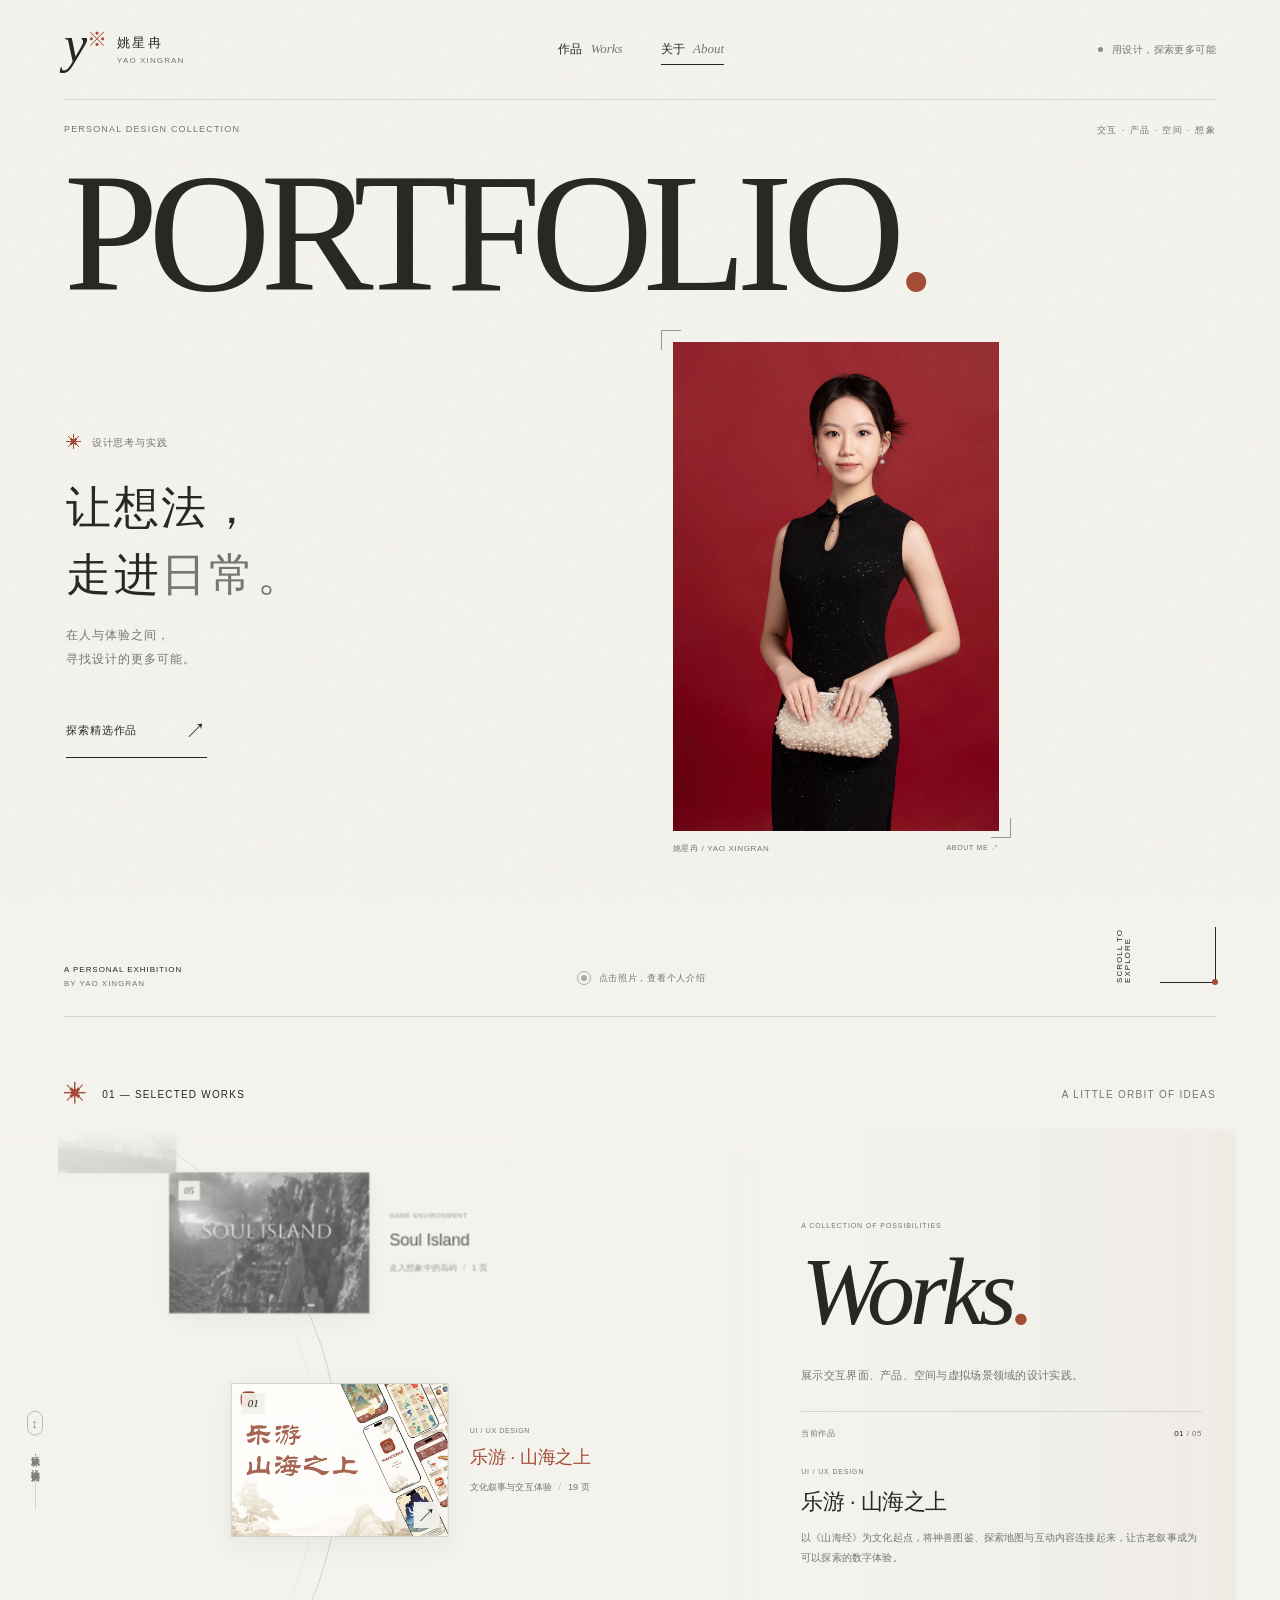
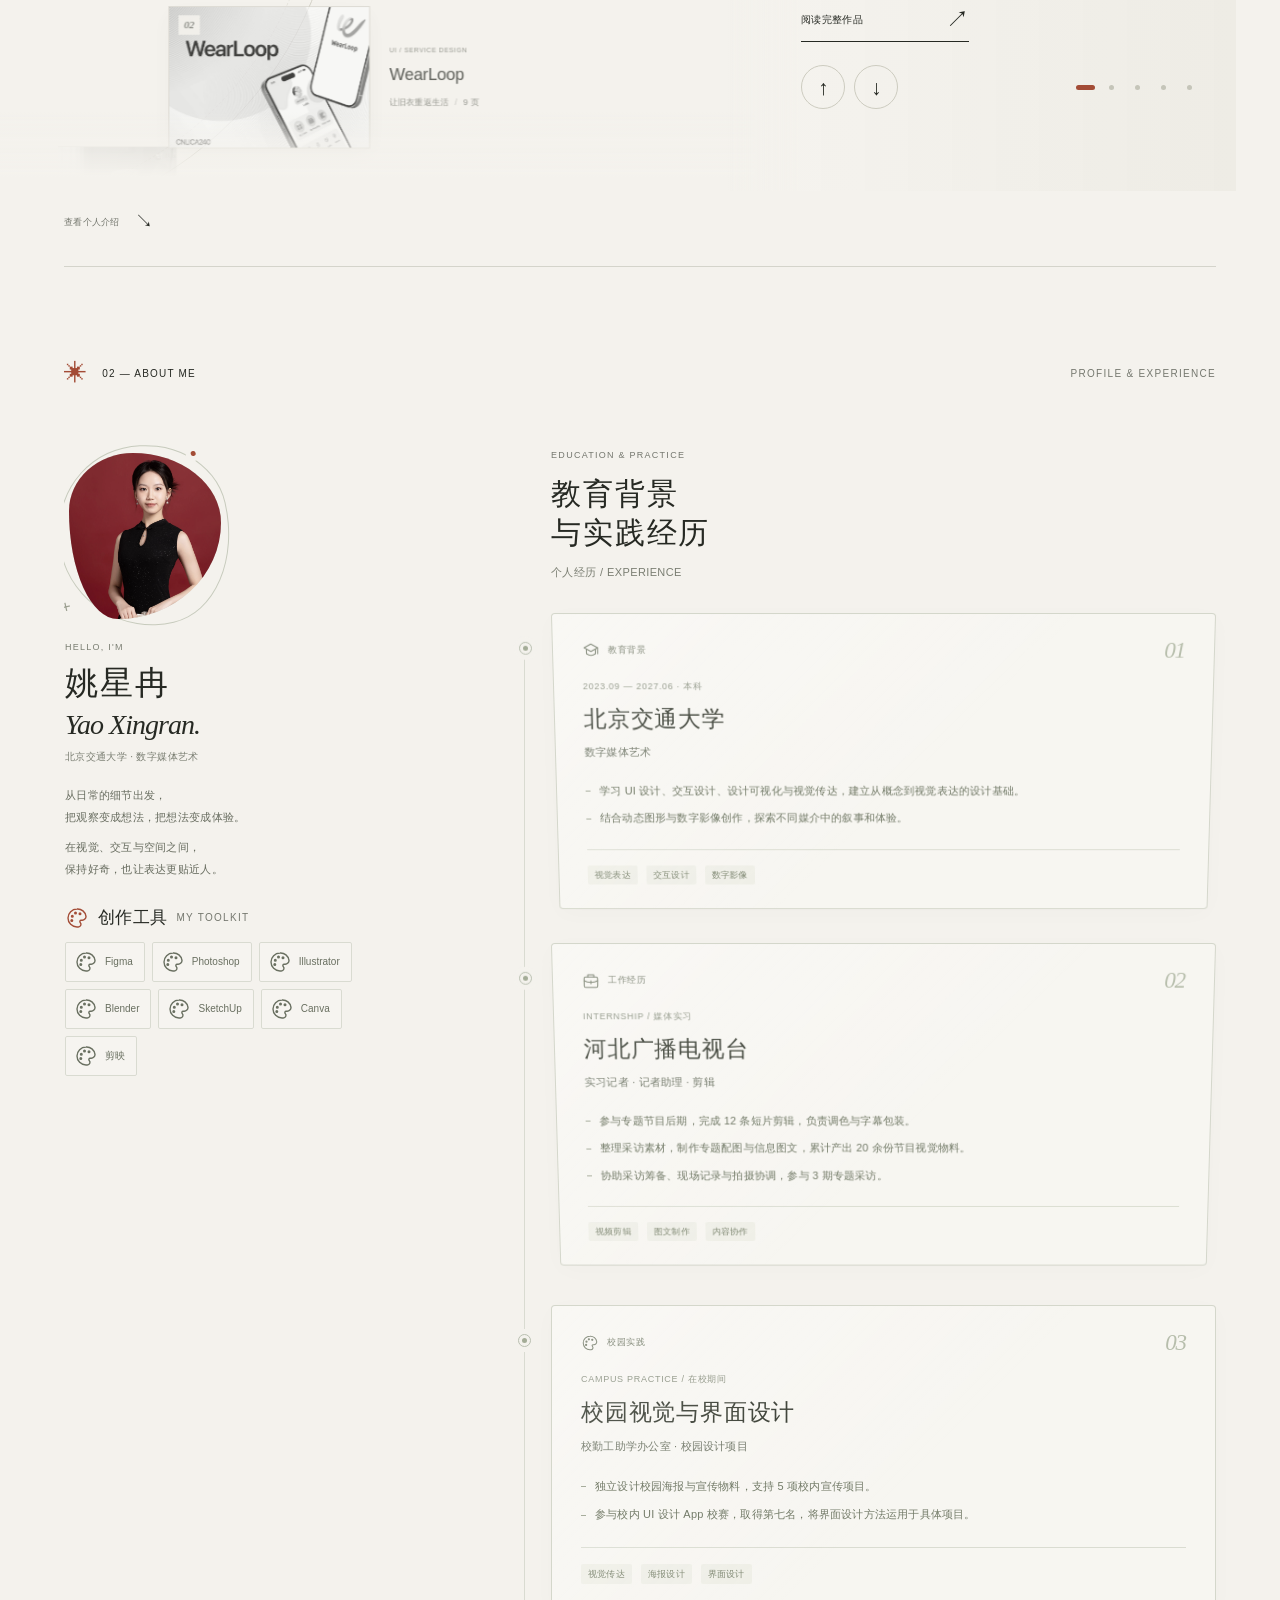
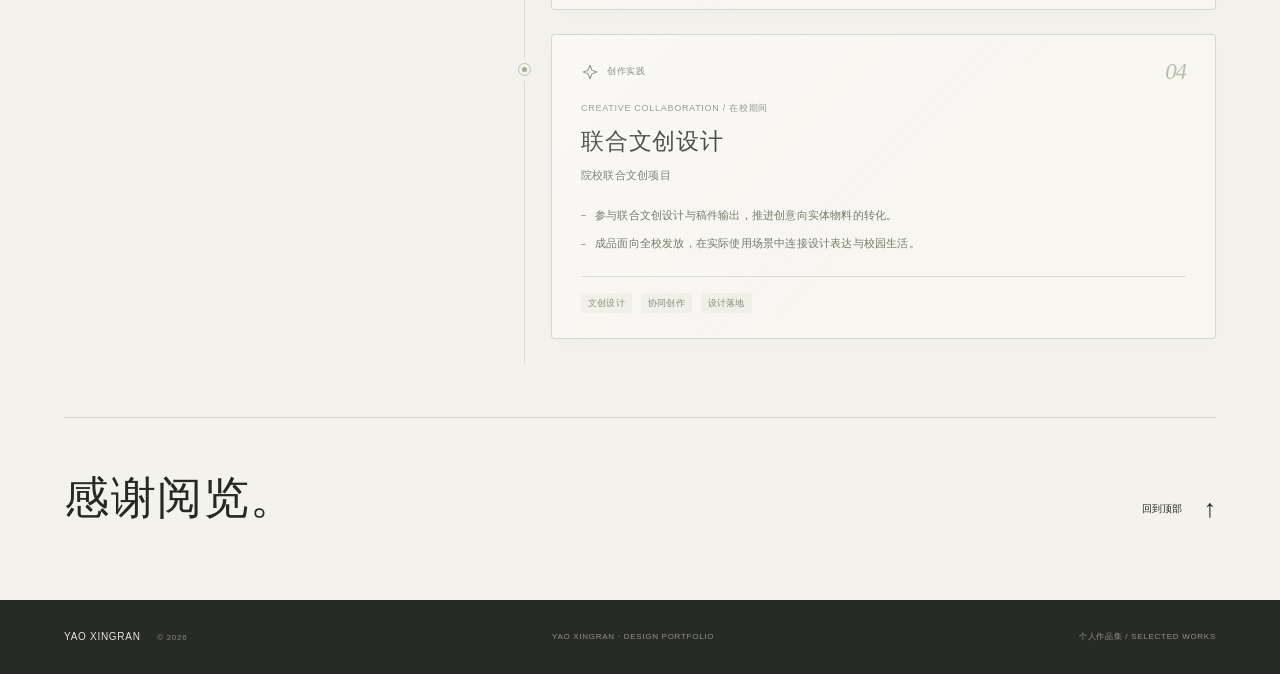
==== commit 362b257f: "Keep portfolio accessible when browser features or scripts fail" ====
--- a/index.html
+++ b/index.html
@@ -9,21 +9,21 @@
   <meta property="og:description" content="关于人、日常与想象的五次设计探索。">
   <title>姚星冉 · Selected Works</title>
   <link rel="icon" href="assets/favicon.svg" type="image/svg+xml">
-  <link rel="preload" href="assets/yao-xingran-portrait.webp" as="image">
-  <link rel="stylesheet" href="style.css">
-  <link rel="stylesheet" href="works.css">
-  <link rel="stylesheet" href="about.css">
-  <link rel="stylesheet" href="reader.css">
-  <link rel="stylesheet" href="preview.css">
-  <link rel="stylesheet" href="title-particles.css">
-  <script src="projects.js" defer></script>
-  <script src="assets/pages.js" defer></script>
-  <script src="reader.js" defer></script>
-  <script src="title-particles.js" defer></script>
-  <script src="preview.js" defer></script>
-  <script src="app.js" defer></script>
-  <script src="works.js" defer></script>
-  <script src="about.js" defer></script>
+  <link rel="preload" href="assets/yao-xingran-portrait.jpg" as="image">
+  <link rel="stylesheet" href="style.css?v=20261018-compat1">
+  <link rel="stylesheet" href="works.css?v=20261018-compat1">
+  <link rel="stylesheet" href="about.css?v=20261018-compat1">
+  <link rel="stylesheet" href="reader.css?v=20261018-compat1">
+  <link rel="stylesheet" href="preview.css?v=20261018-compat1">
+  <link rel="stylesheet" href="title-particles.css?v=20261018-compat1">
+  <script src="projects.js?v=20261018-compat1" defer></script>
+  <script src="assets/pages.js?v=20261018-compat1" defer></script>
+  <script src="reader.js?v=20261018-compat1" defer></script>
+  <script src="title-particles.js?v=20261018-compat1" defer></script>
+  <script src="preview.js?v=20261018-compat1" defer></script>
+  <script src="app.js?v=20261018-compat1" defer></script>
+  <script src="works.js?v=20261018-compat1" defer></script>
+  <script src="about.js?v=20261018-compat1" defer></script>
 </head>
 <body>
   <a class="skip-link" href="#works">跳至精选作品</a>
@@ -45,7 +45,7 @@
           <a class="text-link" href="#works">探索精选作品 <span aria-hidden="true">↗</span></a>
         </div>
         <a class="hero-art hero-portrait" href="#about" aria-label="了解姚星冉">
-          <div class="art-image"><img src="assets/yao-xingran-portrait.webp" alt="姚星冉的个人肖像，红色背景与黑色礼服" width="1200" height="1800" fetchpriority="high"></div>
+          <div class="art-image"><img src="assets/yao-xingran-portrait.jpg" alt="姚星冉的个人肖像，红色背景与黑色礼服" width="1200" height="1800" fetchpriority="high"></div>
           <span class="art-corner top-left" aria-hidden="true"></span><span class="art-corner bottom-right" aria-hidden="true"></span>
           <span class="art-caption"><span>姚星冉 / YAO XINGRAN</span><span>ABOUT ME ↗</span></span>
           <span class="art-hover" aria-hidden="true">查看个人介绍 ↗</span>
@@ -61,26 +61,26 @@
           <div class="orbit-track" aria-hidden="true"></div><div class="orbit-track orbit-track-inner" aria-hidden="true"></div>
           <div class="orbit-scroll-hint"><span class="orbit-wheel-icon" aria-hidden="true">↕</span><span class="orbit-desktop-hint">滚动鼠标，沿轨迹探索</span><span class="orbit-mobile-hint">左右滑动，浏览作品</span><span class="orbit-hint-rule" aria-hidden="true"></span></div>
           <div class="orbit-items">
-            <button class="orbit-card is-active" type="button" data-orbit-index="0" data-project="shanhai" aria-label="阅读乐游·山海之上，19页">
-              <span class="orbit-cover"><img src="assets/shanhai/cover.webp" alt="乐游·山海之上界面设计封面" width="1600" height="1131" loading="lazy"><span class="orbit-card-number" aria-hidden="true">01</span><span class="orbit-open" aria-hidden="true">↗</span></span>
+            <a class="orbit-card is-active" data-orbit-index="0" data-project="shanhai" aria-label="阅读乐游·山海之上，19页" href="assets/pdfs/shanhai.pdf">
+              <span class="orbit-cover"><img src="assets/shanhai/cover.jpg" alt="乐游·山海之上界面设计封面" width="1600" height="1131" loading="lazy"><span class="orbit-card-number" aria-hidden="true">01</span><span class="orbit-open" aria-hidden="true">↗</span></span>
               <span class="orbit-label"><span class="orbit-category">UI / UX DESIGN</span><span class="orbit-title">乐游 · 山海之上</span><span class="orbit-detail">文化叙事与交互体验 <i aria-hidden="true">/</i> 19 页</span></span>
-            </button>
-            <button class="orbit-card" type="button" data-orbit-index="1" data-project="wearloop" tabindex="-1" aria-label="阅读 WearLoop，9页">
-              <span class="orbit-cover"><img src="assets/wearloop/cover.webp" alt="WearLoop 旧衣循环服务设计封面" width="1600" height="1200" loading="lazy"><span class="orbit-card-number" aria-hidden="true">02</span><span class="orbit-open" aria-hidden="true">↗</span></span>
+            </a>
+            <a class="orbit-card" data-orbit-index="1" data-project="wearloop" aria-label="阅读 WearLoop，9页" href="assets/pdfs/wearloop.pdf">
+              <span class="orbit-cover"><img src="assets/wearloop/cover.jpg" alt="WearLoop 旧衣循环服务设计封面" width="1600" height="1200" loading="lazy"><span class="orbit-card-number" aria-hidden="true">02</span><span class="orbit-open" aria-hidden="true">↗</span></span>
               <span class="orbit-label"><span class="orbit-category">UI / SERVICE DESIGN</span><span class="orbit-title">WearLoop</span><span class="orbit-detail">让旧衣重返生活 <i aria-hidden="true">/</i> 9 页</span></span>
-            </button>
-            <button class="orbit-card" type="button" data-orbit-index="2" data-project="fulift" tabindex="-1" aria-label="阅读 FULIFT 扶起，8页">
-              <span class="orbit-cover"><img src="assets/fulift/cover.webp" alt="FULIFT 适老化助起椅设计封面" width="1600" height="1067" loading="lazy"><span class="orbit-card-number" aria-hidden="true">03</span><span class="orbit-open" aria-hidden="true">↗</span></span>
+            </a>
+            <a class="orbit-card" data-orbit-index="2" data-project="fulift" aria-label="阅读 FULIFT 扶起，8页" href="assets/pdfs/fulift.pdf">
+              <span class="orbit-cover"><img src="assets/fulift/cover.jpg" alt="FULIFT 适老化助起椅设计封面" width="1600" height="1067" loading="lazy"><span class="orbit-card-number" aria-hidden="true">03</span><span class="orbit-open" aria-hidden="true">↗</span></span>
               <span class="orbit-label"><span class="orbit-category">PRODUCT DESIGN</span><span class="orbit-title">FULIFT · 扶起</span><span class="orbit-detail">日常里的温柔支撑 <i aria-hidden="true">/</i> 8 页</span></span>
-            </button>
-            <button class="orbit-card" type="button" data-orbit-index="3" data-project="living" tabindex="-1" aria-label="阅读 Living Hive，16页">
-              <span class="orbit-cover"><img src="assets/living/cover.webp" alt="Living Hive 校园学习空间设计封面" width="1600" height="1131" loading="lazy"><span class="orbit-card-number" aria-hidden="true">04</span><span class="orbit-open" aria-hidden="true">↗</span></span>
+            </a>
+            <a class="orbit-card" data-orbit-index="3" data-project="living" aria-label="阅读 Living Hive，16页" href="assets/pdfs/living-hive.pdf">
+              <span class="orbit-cover"><img src="assets/living/cover.jpg" alt="Living Hive 校园学习空间设计封面" width="1600" height="1131" loading="lazy"><span class="orbit-card-number" aria-hidden="true">04</span><span class="orbit-open" aria-hidden="true">↗</span></span>
               <span class="orbit-label"><span class="orbit-category">SPACE / SERVICE DESIGN</span><span class="orbit-title">Living Hive</span><span class="orbit-detail">一起学习，自然交流 <i aria-hidden="true">/</i> 16 页</span></span>
-            </button>
-            <button class="orbit-card" type="button" data-orbit-index="4" data-project="soul" tabindex="-1" aria-label="阅读 Soul Island，1页">
-              <span class="orbit-cover"><img src="assets/soul/cover.webp" alt="Soul Island 奇幻岛屿场景设计封面" width="1600" height="909" loading="lazy"><span class="orbit-card-number" aria-hidden="true">05</span><span class="orbit-open" aria-hidden="true">↗</span></span>
+            </a>
+            <a class="orbit-card" data-orbit-index="4" data-project="soul" aria-label="阅读 Soul Island，1页" href="assets/pdfs/soul-island.pdf">
+              <span class="orbit-cover"><img src="assets/soul/cover.jpg" alt="Soul Island 奇幻岛屿场景设计封面" width="1600" height="909" loading="lazy"><span class="orbit-card-number" aria-hidden="true">05</span><span class="orbit-open" aria-hidden="true">↗</span></span>
               <span class="orbit-label"><span class="orbit-category">GAME ENVIRONMENT</span><span class="orbit-title">Soul Island</span><span class="orbit-detail">走入想象中的岛屿 <i aria-hidden="true">/</i> 1 页</span></span>
-            </button>
+            </a>
           </div>
         </div>
         <div class="works-copy">
@@ -92,7 +92,7 @@
             <span class="works-current-category" id="works-current-category">UI / UX DESIGN</span>
             <h3 id="works-current-title">乐游 · 山海之上</h3>
             <p id="works-current-summary">以《山海经》为文化起点，让古老叙事成为可以探索的数字体验。</p>
-            <button class="works-open" id="works-open" type="button" data-project="shanhai">阅读完整作品 <span aria-hidden="true">↗</span></button>
+            <a class="works-open" id="works-open" data-project="shanhai" href="assets/pdfs/shanhai.pdf">阅读完整作品 <span aria-hidden="true">↗</span></a>
           </div>
           <div class="works-controls"><div class="works-arrows"><button type="button" id="works-prev" aria-label="上一个作品" aria-controls="works-gallery">↑</button><button type="button" id="works-next" aria-label="下一个作品" aria-controls="works-gallery">↓</button></div><div class="works-dots" role="group" aria-label="选择作品"><button class="works-dot is-active" type="button" data-work-index="0" aria-label="切换到乐游·山海之上" aria-pressed="true"><span></span></button><button class="works-dot" type="button" data-work-index="1" aria-label="切换到 WearLoop" aria-pressed="false"><span></span></button><button class="works-dot" type="button" data-work-index="2" aria-label="切换到 FULIFT 扶起" aria-pressed="false"><span></span></button><button class="works-dot" type="button" data-work-index="3" aria-label="切换到 Living Hive" aria-pressed="false"><span></span></button><button class="works-dot" type="button" data-work-index="4" aria-label="切换到 Soul Island" aria-pressed="false"><span></span></button></div></div>
         </div>
@@ -113,7 +113,7 @@
         <aside class="profile-panel" aria-label="个人资料与技能">
           <div class="profile-portrait-wrap">
             <span class="profile-orbit" aria-hidden="true"></span>
-            <div class="profile-blob"><img class="profile-img" src="assets/yao-xingran-portrait.webp" alt="姚星冉的个人肖像" width="1200" height="1800" loading="lazy"></div>
+            <div class="profile-blob"><img class="profile-img" src="assets/yao-xingran-portrait.jpg" alt="姚星冉的个人肖像" width="1200" height="1800" loading="lazy"></div>
           </div>
           <p class="profile-kicker micro">HELLO, I'M</p>
           <h2 class="profile-name" id="about-title">姚星冉<span>Yao Xingran.</span></h2>
@@ -187,6 +187,6 @@
   </main>
   <footer><a href="#top">YAO XINGRAN <span>© 2026</span></a><span>YAO XINGRAN · DESIGN PORTFOLIO</span><span>个人作品集 / SELECTED WORKS</span></footer>
   <div class="page-progress" aria-hidden="true"><i></i></div>
-  <noscript><style>.opening{display:none}.reveal{opacity:1;transform:none}</style><p class="no-script">请启用 JavaScript 以在线阅读完整作品集。</p></noscript>
+  <noscript><style>.opening{display:none}.reveal{opacity:1;transform:none}</style><p class="no-script">点击作品封面，即可阅读 PDF 原稿。</p></noscript>
 </body>
 </html>
--- a/works.css
+++ b/works.css
@@ -62,3 +62,13 @@
 @media(max-width:760px){.works-circular{padding-top:50px}.works-layout{grid-template-columns:1fr;margin-top:15px}.works-gallery{height:440px;width:calc(100% + var(--gutter) * 2);margin-inline:calc(-1 * var(--gutter))}.orbit-card{width:156px;height:111px}.orbit-label{left:calc(100% + 13px);width:133px;gap:7px}.orbit-title{font-size:16px}.orbit-category{font-size:6px}.orbit-detail{font-size:8px;line-height:1.9}.orbit-card-number{font-size:10px;top:7px;left:7px;padding:4px 5px}.orbit-open{right:7px;bottom:7px;width:23px;height:23px;font-size:17px}.orbit-items{clip-path:inset(0 0 0 40px)}.orbit-track-inner{opacity:.5}.works-gallery::before{height:25px}.works-gallery::after{height:55px}.orbit-scroll-hint{left:12px;font-size:8px;gap:9px;width:18px}.orbit-desktop-hint{display:none}.orbit-mobile-hint{display:inline}.orbit-wheel-icon{font-size:12px}.orbit-hint-rule{width:1px;height:24px}.works-copy{padding:32px 6px 25px;display:grid;grid-template-columns:1fr 1fr;column-gap:25px;align-items:start}.works-copy::before{inset:0 calc(-1 * var(--gutter));background:linear-gradient(180deg,var(--paper),#edeae2 70%,var(--paper))}.works-overline{font-size:6px;grid-column:1/-1}.works-copy h2{font-size:68px;grid-column:1/-1;margin:5px 0 15px}.works-introduction{font-size:20px;line-height:1.8;grid-column:1/-1;margin-bottom:12px}.works-description{font-size:10px;line-height:2.1;grid-column:1/-1;max-width:none;margin-bottom:23px}.works-selection{grid-column:1/-1;padding-top:16px}.works-selection-top{font-size:8px;margin-bottom:16px}.works-selection h3{font-size:23px}.works-selection>p{font-size:11px;min-height:0}.works-open{margin-top:14px;font-size:10px;width:175px}.works-controls{grid-column:1/-1;padding-top:22px}.works-dots{gap:3px}.works-circular .works-end{margin-top:12px;gap:18px;padding-bottom:24px}.works-circular .works-end>span{font-size:8px}.works-circular .works-end>a{font-size:8px;gap:8px;white-space:nowrap}}
 @media(max-width:360px){.orbit-card{width:135px;height:96px}.orbit-label{width:115px;left:calc(100% + 11px)}.orbit-title{font-size:14px}.orbit-detail{font-size:7px}.orbit-category{font-size:5px}.works-introduction{font-size:19px}.works-circular .works-end{align-items:flex-start;gap:12px}.works-circular .works-end>a{font-size:7px}}
 @media(prefers-reduced-motion:reduce){.orbit-card{will-change:auto}.orbit-cover>img,.orbit-open,.works-open span,.works-dot>span{transition:none!important}}
+
+/* The native links remain readable if animation scripts cannot load. */
+.works-gallery:not(.orbit-ready){height:auto;min-height:440px;overflow:visible}
+.works-gallery:not(.orbit-ready)::before,.works-gallery:not(.orbit-ready)::after,.works-gallery:not(.orbit-ready) .orbit-track,.works-gallery:not(.orbit-ready) .orbit-scroll-hint{display:none}
+.works-gallery:not(.orbit-ready) .orbit-items{position:relative;inset:auto;clip-path:none;padding:20px 24px 30px 60px;display:grid;gap:30px}
+.works-gallery:not(.orbit-ready) .orbit-card{position:relative;left:auto;top:auto;width:100%;height:auto;transform:none!important;opacity:1!important;visibility:visible!important;pointer-events:auto!important}
+.works-gallery:not(.orbit-ready) .orbit-cover{height:auto;aspect-ratio:1.414}
+.works-gallery:not(.orbit-ready) .orbit-cover>img{height:auto;aspect-ratio:1.414;object-fit:cover}
+.works-gallery:not(.orbit-ready) .orbit-label{position:static;transform:none;width:auto;margin-top:12px;gap:6px}
+.works-gallery:not(.orbit-ready)~.works-copy .works-controls{display:none}
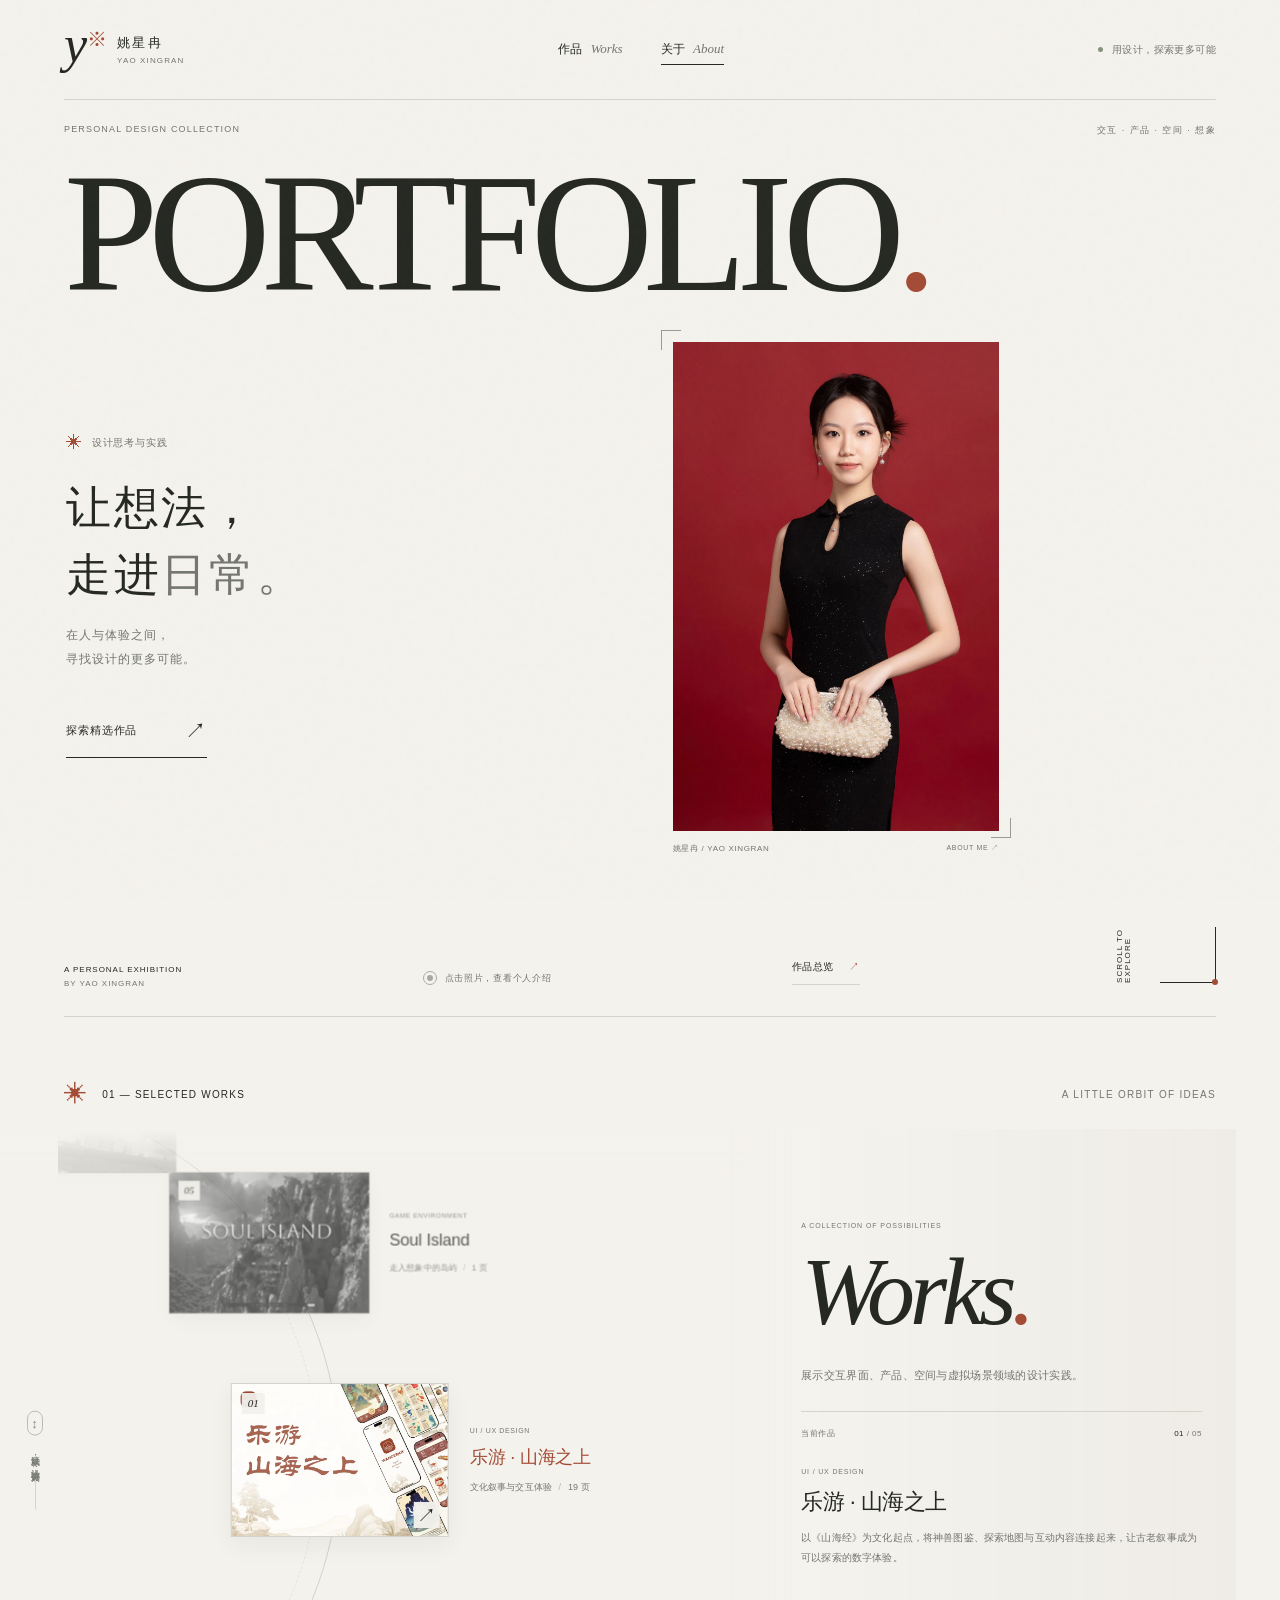
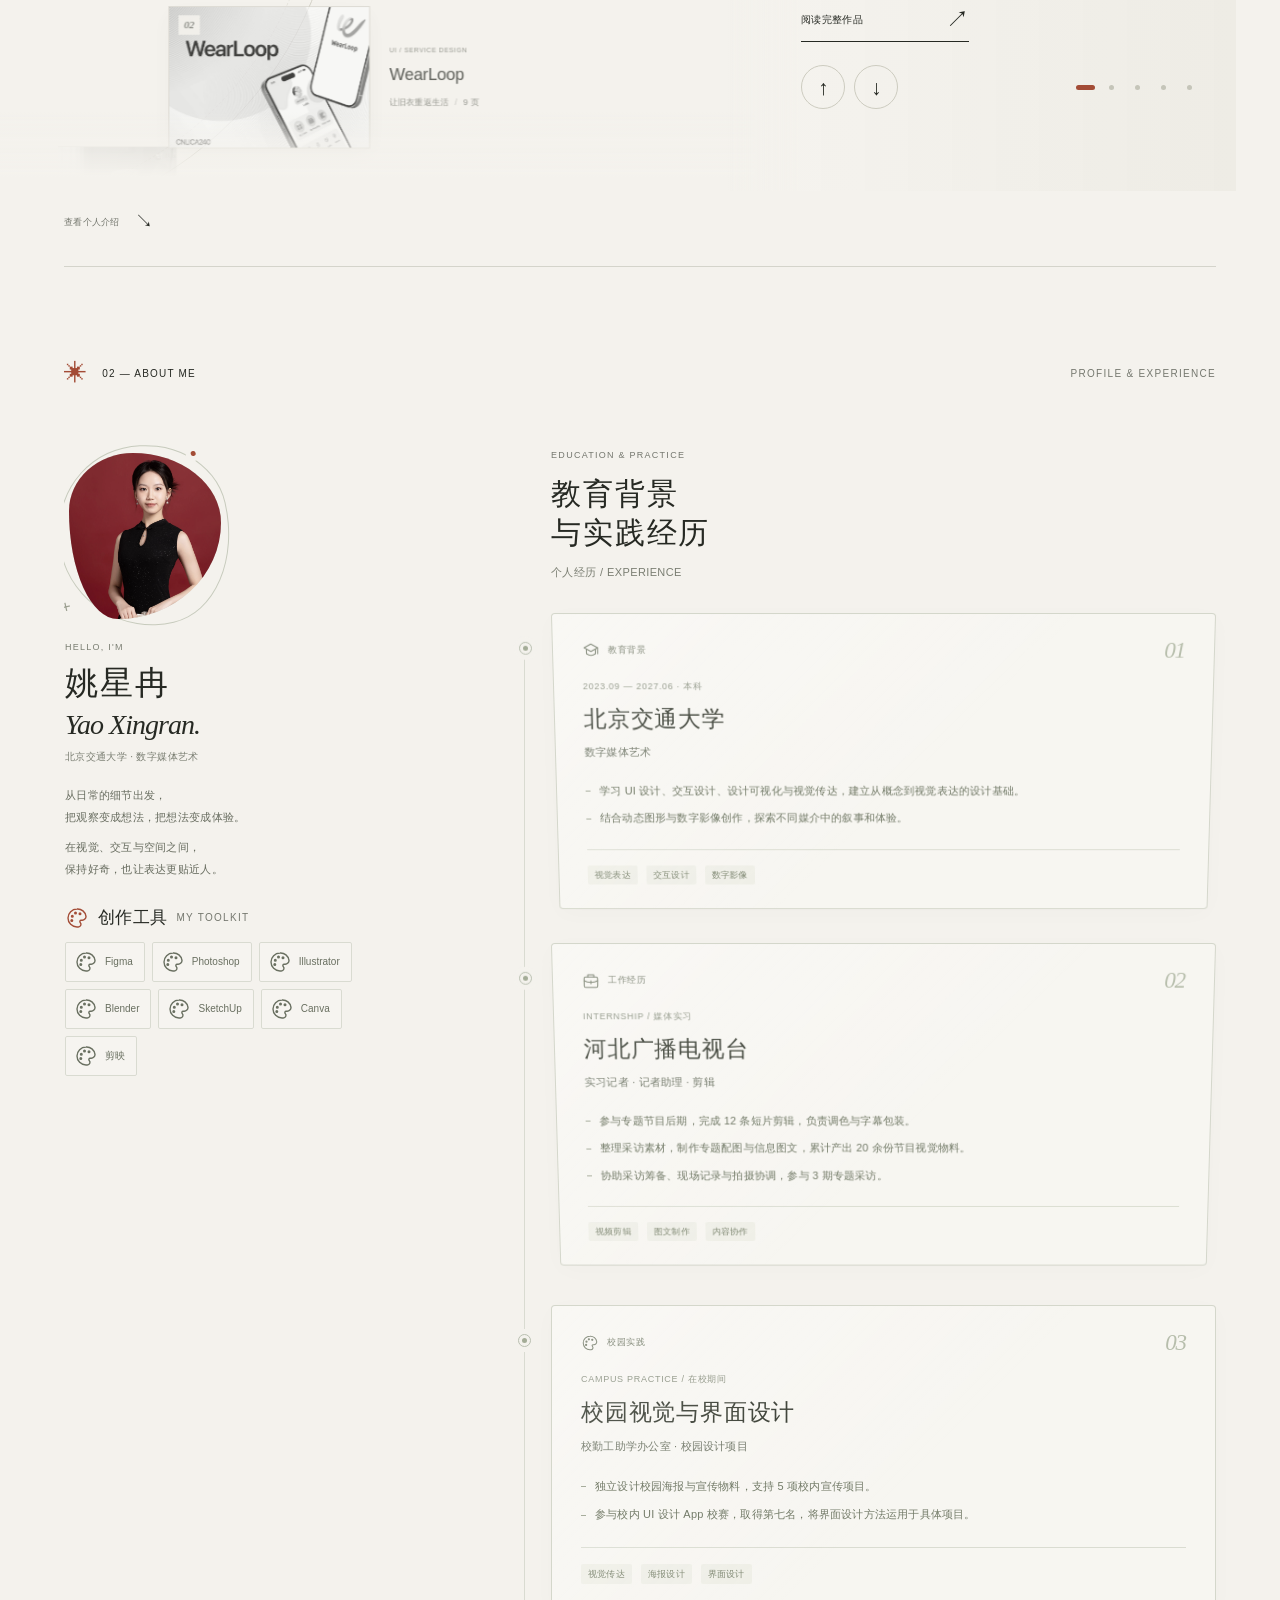
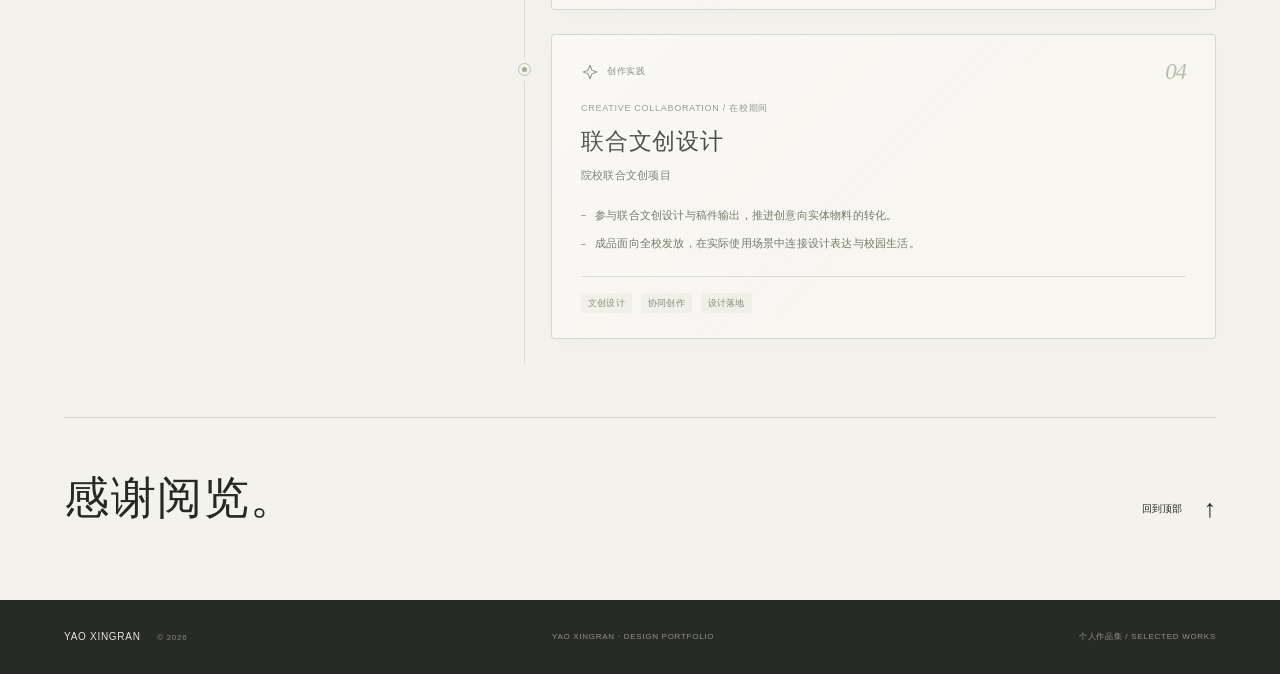
==== commit 557cd8e9: "Add self-contained portfolio overview as a native fallback" ====
--- a/index.html
+++ b/index.html
@@ -10,20 +10,20 @@
   <title>姚星冉 · Selected Works</title>
   <link rel="icon" href="assets/favicon.svg" type="image/svg+xml">
   <link rel="preload" href="assets/yao-xingran-portrait.jpg" as="image">
-  <link rel="stylesheet" href="style.css?v=20261018-compat1">
-  <link rel="stylesheet" href="works.css?v=20261018-compat1">
-  <link rel="stylesheet" href="about.css?v=20261018-compat1">
-  <link rel="stylesheet" href="reader.css?v=20261018-compat1">
-  <link rel="stylesheet" href="preview.css?v=20261018-compat1">
-  <link rel="stylesheet" href="title-particles.css?v=20261018-compat1">
-  <script src="projects.js?v=20261018-compat1" defer></script>
-  <script src="assets/pages.js?v=20261018-compat1" defer></script>
-  <script src="reader.js?v=20261018-compat1" defer></script>
-  <script src="title-particles.js?v=20261018-compat1" defer></script>
-  <script src="preview.js?v=20261018-compat1" defer></script>
-  <script src="app.js?v=20261018-compat1" defer></script>
-  <script src="works.js?v=20261018-compat1" defer></script>
-  <script src="about.js?v=20261018-compat1" defer></script>
+  <link rel="stylesheet" href="style.css?v=20261018-compat2">
+  <link rel="stylesheet" href="works.css?v=20261018-compat2">
+  <link rel="stylesheet" href="about.css?v=20261018-compat2">
+  <link rel="stylesheet" href="reader.css?v=20261018-compat2">
+  <link rel="stylesheet" href="preview.css?v=20261018-compat2">
+  <link rel="stylesheet" href="title-particles.css?v=20261018-compat2">
+  <script src="projects.js?v=20261018-compat2" defer></script>
+  <script src="assets/pages.js?v=20261018-compat2" defer></script>
+  <script src="reader.js?v=20261018-compat2" defer></script>
+  <script src="title-particles.js?v=20261018-compat2" defer></script>
+  <script src="preview.js?v=20261018-compat2" defer></script>
+  <script src="app.js?v=20261018-compat2" defer></script>
+  <script src="works.js?v=20261018-compat2" defer></script>
+  <script src="about.js?v=20261018-compat2" defer></script>
 </head>
 <body>
   <a class="skip-link" href="#works">跳至精选作品</a>
@@ -51,7 +51,7 @@
           <span class="art-hover" aria-hidden="true">查看个人介绍 ↗</span>
         </a>
       </div>
-      <div class="hero-bottom"><span class="hero-edition">A PERSONAL EXHIBITION<br><span>BY YAO XINGRAN</span></span><span class="hover-note"><i></i> 点击照片，查看个人介绍</span><a href="#works" class="scroll-cue" aria-label="向下浏览精选作品"><span>SCROLL TO EXPLORE</span><i aria-hidden="true"></i></a></div>
+      <div class="hero-bottom"><span class="hero-edition">A PERSONAL EXHIBITION<br><span>BY YAO XINGRAN</span></span><span class="hover-note"><i></i> 点击照片，查看个人介绍</span><a class="quick-portfolio-link" href="standard.html">作品总览 <span aria-hidden="true">↗</span></a><a href="#works" class="scroll-cue" aria-label="向下浏览精选作品"><span>SCROLL TO EXPLORE</span><i aria-hidden="true"></i></a></div>
     </section>
 
     <section class="works section works-circular" id="works" aria-labelledby="works-title">
--- a/style.css
+++ b/style.css
@@ -20,3 +20,5 @@
 @media(min-width:681px) and (max-height:820px){.hero-portrait{width:clamp(260px,42svh,320px)}.hero-portrait .art-image{height:auto;aspect-ratio:2/3}.hero-body{grid-template-columns:43% 57%}.hero-portrait .art-caption{font-size:7px}.hero-portrait .art-caption>span:last-child{font-size:6px}}
 @media(max-width:680px){.hero-portrait{width:84%;max-width:300px;align-self:center;margin-top:12px}.hero-portrait .art-image{height:auto;aspect-ratio:2/3}.hero-portrait .art-caption{font-size:7px;padding-block:12px}.hero-portrait .art-caption>span:last-child{font-size:6px}}
 @media(prefers-reduced-motion:reduce){html{scroll-behavior:auto}*,*::before,*::after{animation:none!important;transition:none!important}.opening{display:none}.page-ready .reveal:not(.is-visible){opacity:1;transform:none}}
+.quick-portfolio-link{font-size:10px;letter-spacing:.05em;border-bottom:1px solid var(--line);padding:10px 0;margin-bottom:6px;white-space:nowrap}
+.quick-portfolio-link span{margin-left:12px;color:var(--accent)}
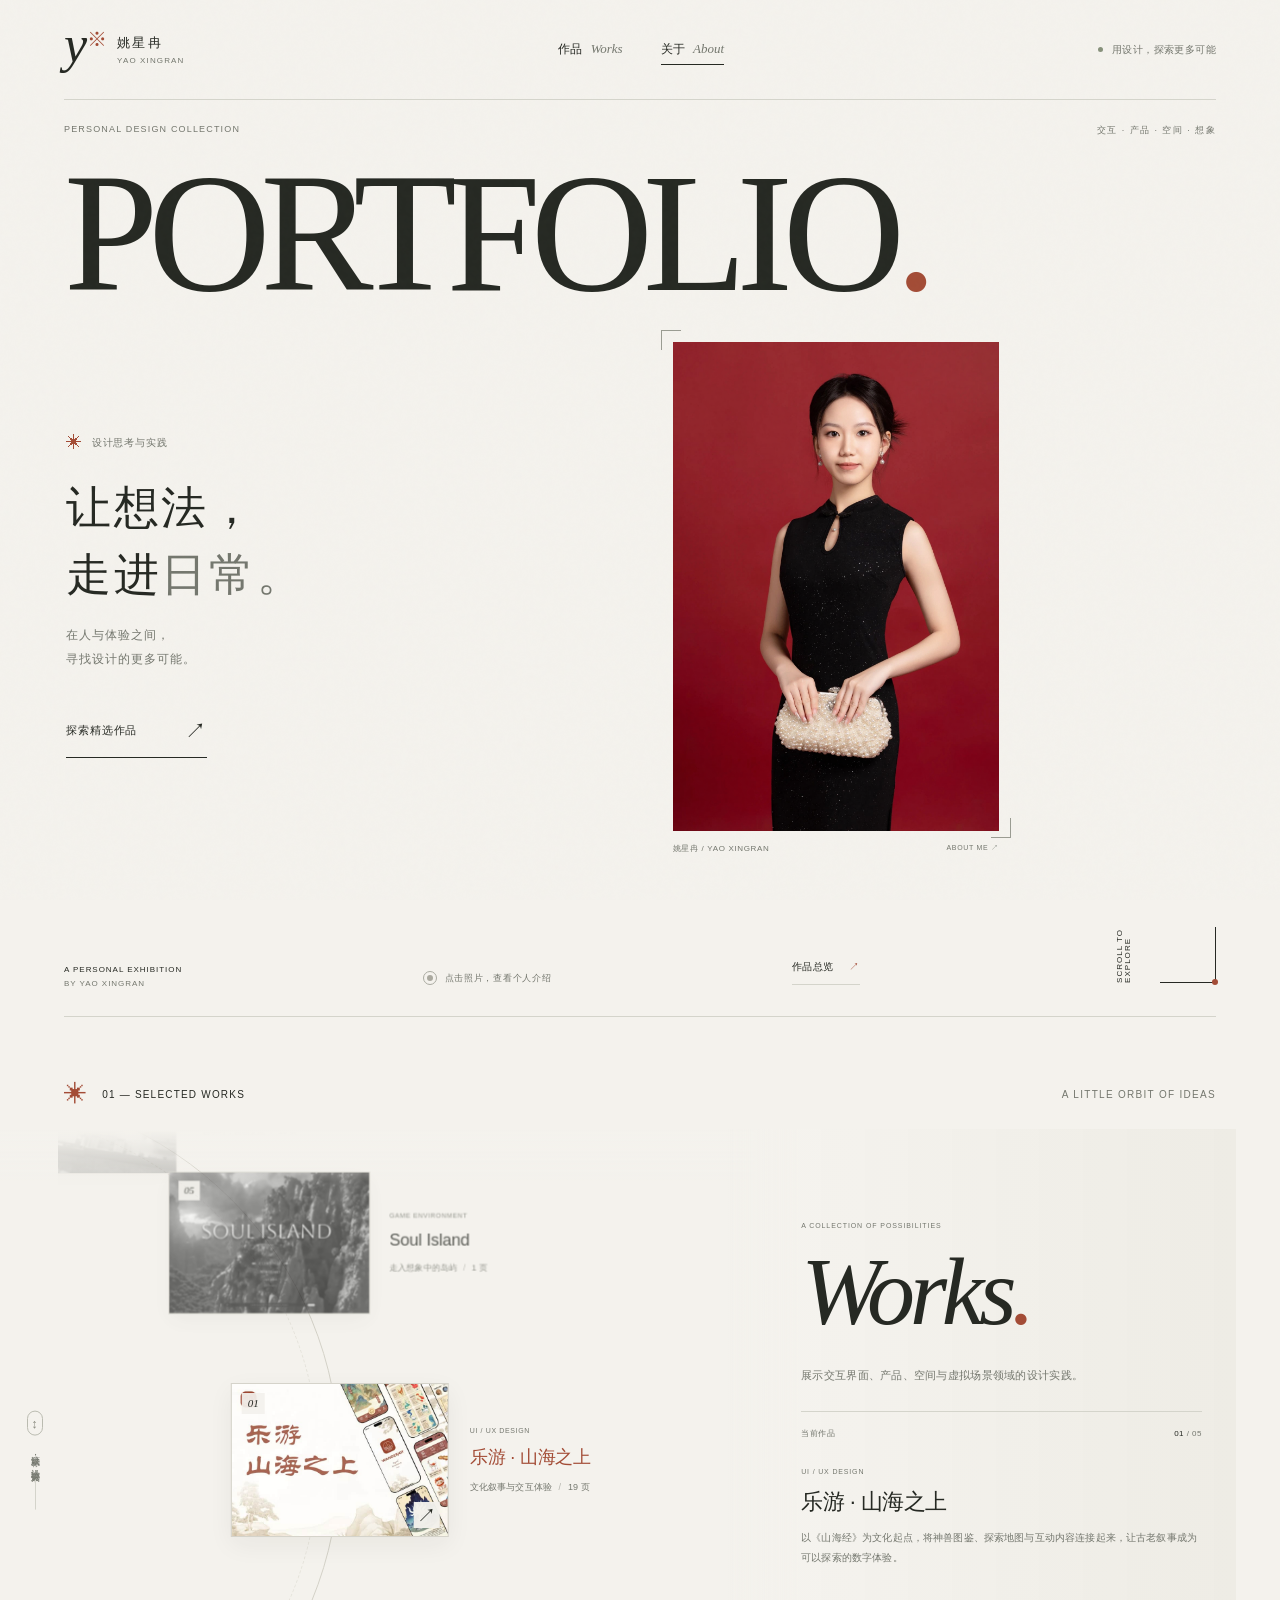
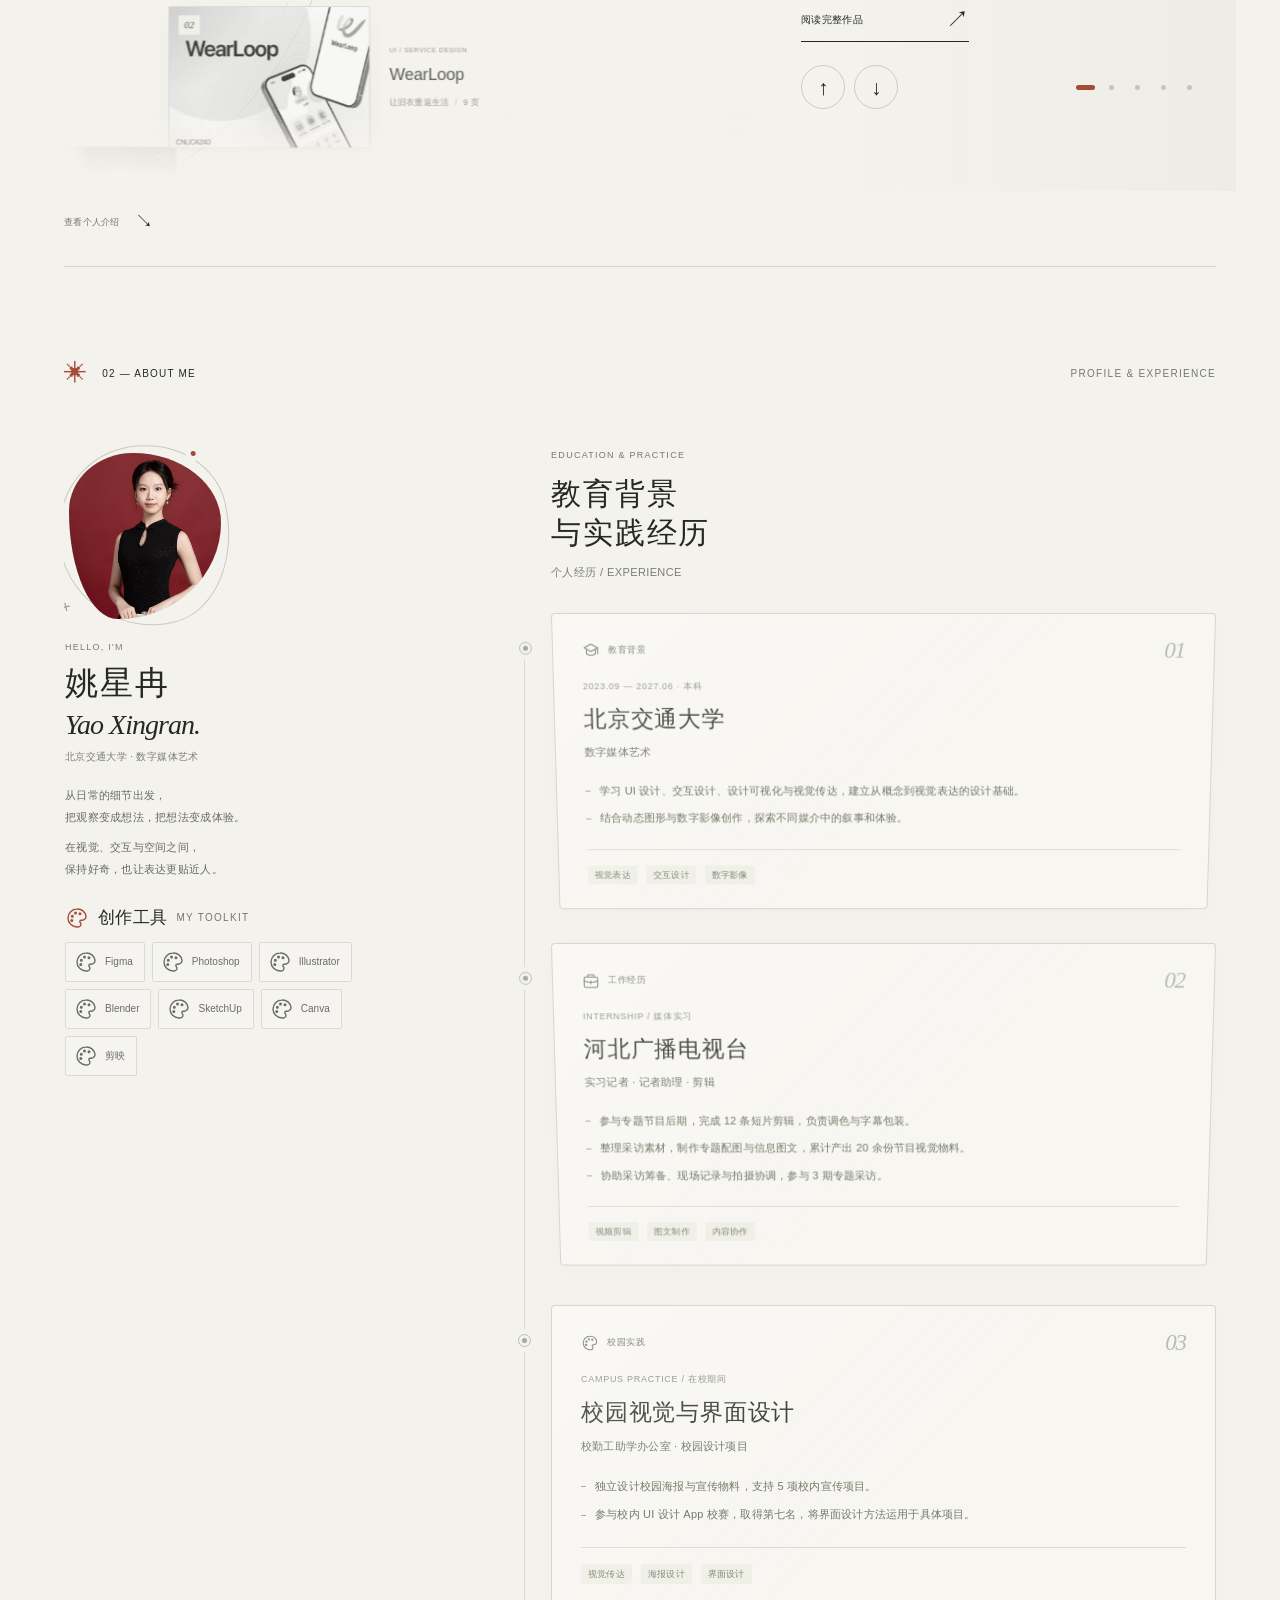
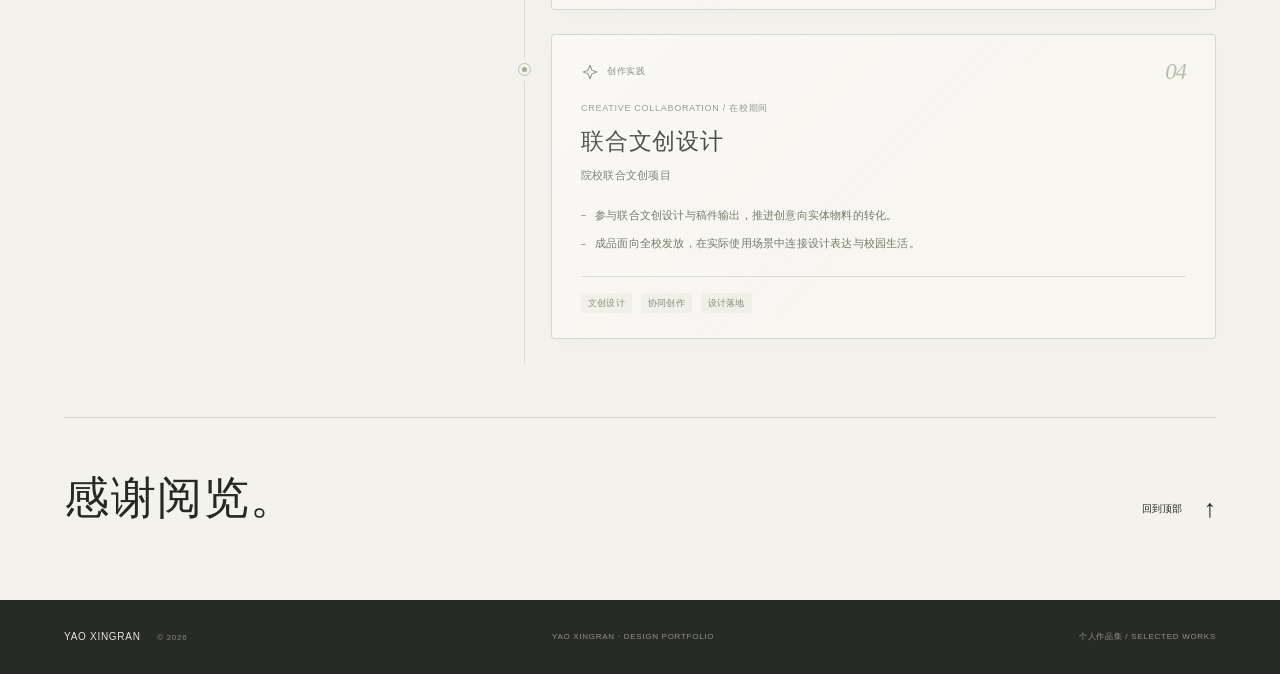
==== commit e33115ed: "Optimize portfolio loading while preserving visual effects" ====
--- a/index.html
+++ b/index.html
@@ -8,22 +8,774 @@
   <meta property="og:title" content="姚星冉 · Selected Works">
   <meta property="og:description" content="关于人、日常与想象的五次设计探索。">
   <title>姚星冉 · Selected Works</title>
-  <link rel="icon" href="assets/favicon.svg" type="image/svg+xml">
-  <link rel="preload" href="assets/yao-xingran-portrait.jpg" as="image">
-  <link rel="stylesheet" href="style.css?v=20261018-compat2">
-  <link rel="stylesheet" href="works.css?v=20261018-compat2">
-  <link rel="stylesheet" href="about.css?v=20261018-compat2">
-  <link rel="stylesheet" href="reader.css?v=20261018-compat2">
-  <link rel="stylesheet" href="preview.css?v=20261018-compat2">
-  <link rel="stylesheet" href="title-particles.css?v=20261018-compat2">
-  <script src="projects.js?v=20261018-compat2" defer></script>
-  <script src="assets/pages.js?v=20261018-compat2" defer></script>
-  <script src="reader.js?v=20261018-compat2" defer></script>
-  <script src="title-particles.js?v=20261018-compat2" defer></script>
-  <script src="preview.js?v=20261018-compat2" defer></script>
-  <script src="app.js?v=20261018-compat2" defer></script>
-  <script src="works.js?v=20261018-compat2" defer></script>
-  <script src="about.js?v=20261018-compat2" defer></script>
+  <link rel="icon" href="[data-uri]" type="image/svg+xml">
+<style>
+:root{--paper:#f4f2ed;--ink:#262923;--muted:#74776e;--line:#d4d4cb;--accent:#a34c36;--gutter:clamp(22px,5vw,88px);--serif:Georgia,'Times New Roman','Songti SC','SimSun',serif;--sans:'Helvetica Neue',Arial,'PingFang SC','Microsoft YaHei',sans-serif}
+*,*::before,*::after{box-sizing:border-box}html{scroll-behavior:smooth;scroll-padding-top:100px}body{margin:0;background:var(--paper);color:var(--ink);font-family:var(--sans);font-weight:400;-webkit-font-smoothing:antialiased}body::after{content:'';position:fixed;inset:0;pointer-events:none;z-index:9;opacity:.025;background-image:url("data:image/svg+xml,%3Csvg viewBox='0 0 180 180' xmlns='http://www.w3.org/2000/svg'%3E%3Cfilter id='n'%3E%3CfeTurbulence type='fractalNoise' baseFrequency='.82' numOctaves='3' stitchTiles='stitch'/%3E%3C/filter%3E%3Crect width='100%25' height='100%25' opacity='.7' filter='url(%23n)'/%3E%3C/svg%3E")}a{color:inherit;text-decoration:none}button{font:inherit;color:inherit;cursor:pointer}button,a{-webkit-tap-highlight-color:transparent}button{background:none;border:0;padding:0}button:disabled{cursor:default}a:focus-visible,button:focus-visible,select:focus-visible{outline:2px solid var(--accent);outline-offset:6px}img{display:block;max-width:100%}::selection{background:#d8c5b5;color:var(--ink)}[hidden]{display:none!important}.sr-only{position:absolute;width:1px;height:1px;padding:0;margin:-1px;overflow:hidden;clip:rect(0,0,0,0);white-space:nowrap;border:0}.skip-link{position:fixed;top:-80px;left:20px;z-index:200;background:var(--ink);color:white;padding:14px 20px}.skip-link:focus{top:10px}.micro{font-size:10px;letter-spacing:.13em;color:var(--muted)}
+.site-header{height:100px;padding:0 var(--gutter);display:flex;align-items:center;justify-content:space-between;position:relative;z-index:10;border-bottom:1px solid var(--line);margin:0 var(--gutter);padding-inline:0}.identity{display:flex;gap:16px;align-items:center}.monogram{font-family:var(--serif);font-style:italic;font-size:52px;line-height:1;letter-spacing:-6px;display:block;margin-top:-10px}.monogram span{font-style:normal;font-size:20px;vertical-align:top;display:inline-block;margin:10px 0 0 6px;color:var(--accent)}.identity-name{font-size:13px;letter-spacing:.18em;line-height:1.8}.identity-name small{display:block;font-size:8px;letter-spacing:.14em;color:var(--muted)}nav{display:flex;gap:38px}.nav-link{font-size:12px;position:relative;padding:12px 0}.nav-link span{font-family:var(--serif);font-style:italic;font-size:13px;margin-left:5px;color:var(--muted)}.nav-link::after{content:'';position:absolute;bottom:5px;left:0;width:100%;height:1px;background:var(--ink);transform:scaleX(0);transform-origin:left;transition:transform .3s}.nav-link:hover::after,.nav-link.is-current::after{transform:scaleX(1)}.header-note{display:flex;align-items:center;gap:9px;font-size:10px;letter-spacing:.04em;color:var(--muted)}.header-note i{width:5px;height:5px;background:#87917b;border-radius:50%}
+.hero{padding:24px var(--gutter) 0;min-height:min(100svh - 100px,1100px);position:relative}.hero-kicker{display:flex;justify-content:space-between;font-size:9px;letter-spacing:.13em;color:var(--muted)}.hero-kicker>span:last-child{letter-spacing:.16em}h1{margin:17px 0 10px;font-family:var(--serif);font-size:clamp(68px,13.25vw,240px);font-weight:400;line-height:.94;letter-spacing:-.06em;position:relative;z-index:2}.title-dot{color:var(--accent)}.hero-body{display:grid;grid-template-columns:34% 66%;align-items:center;margin-top:12px;min-height:360px}.hero-copy{padding:0 20px 0 2px;position:relative;z-index:3}.hero-copy .micro{letter-spacing:.08em;display:flex;align-items:center;gap:9px}.tiny-star{font-size:16px;color:var(--accent)}.hero-copy h2{font-size:clamp(30px,3.5vw,56px);font-family:'Songti SC','STSong','SimSun',serif;font-weight:400;line-height:1.5;letter-spacing:.06em;margin:23px 0 13px}.hero-copy h2>span{color:var(--muted)}.hero-copy p{font-size:12px;line-height:2;color:var(--muted);letter-spacing:.08em}.text-link{display:inline-flex;align-items:center;gap:48px;border-bottom:1px solid var(--ink);padding:16px 0 12px;margin-top:18px;font-size:11px;letter-spacing:.08em}.text-link span{font-size:21px;transition:transform .3s}.text-link:hover span{transform:translate(3px,-3px)}.hero-art{position:relative;text-align:left;width:100%;display:block;padding:12px 12px 0;transition:transform .8s cubic-bezier(.2,.7,.2,1);margin:15px 0 0}.art-image{overflow:hidden;background:#e7e5df;aspect-ratio:1.78}.art-image img{width:100%;height:100%;object-fit:cover;object-position:50% 50%;filter:grayscale(1);transition:filter 1s,transform 1.2s cubic-bezier(.2,.7,.2,1)}.hero-art:hover img,.hero-art:focus-visible img{filter:grayscale(0);transform:scale(1.025)}.art-corner{position:absolute;width:20px;height:20px;border-color:#9a9c92;border-style:solid;pointer-events:none}.top-left{top:0;left:0;border-width:1px 0 0 1px}.bottom-right{right:0;bottom:28px;border-width:0 1px 1px 0}.art-caption{display:flex;justify-content:space-between;font-size:9px;color:var(--muted);letter-spacing:.08em;padding:12px 0}.art-caption span:last-child{font-size:8px;letter-spacing:.1em}.art-hover{position:absolute;right:32px;bottom:55px;background:var(--paper);font-size:11px;padding:13px 17px;opacity:0;transform:translateY(7px);transition:opacity .4s,transform .4s}.hero-art:hover .art-hover,.hero-art:focus-visible .art-hover{opacity:1;transform:none}.hero-bottom{display:flex;justify-content:space-between;align-items:flex-end;min-height:115px;padding-bottom:25px;border-bottom:1px solid var(--line)}.hero-edition{font-size:8px;line-height:1.8;letter-spacing:.12em}.hero-edition>span{color:var(--muted)}.hover-note{font-size:9px;letter-spacing:.08em;color:var(--muted);display:flex;gap:8px;align-items:center;margin-bottom:6px}.hover-note i{width:14px;height:14px;border:1px solid #a9aaa0;border-radius:50%;position:relative}.hover-note i::after{position:absolute;content:'';height:6px;width:6px;left:3px;top:3px;background:#aaa99f;border-radius:50%}.scroll-cue{display:flex;gap:28px;align-items:flex-end;padding:18px 0 8px 16px;min-height:70px}.scroll-cue>span{font-size:8px;letter-spacing:.13em;writing-mode:vertical-rl;line-height:1;transform:rotate(180deg);max-height:99px}.scroll-cue>i{width:56px;height:56px;border-bottom:1px solid var(--ink);border-right:1px solid var(--ink);position:relative;animation:breathe 2.8s ease-in-out infinite}.scroll-cue>i::after{content:'';position:absolute;bottom:-3px;right:-3px;width:6px;height:6px;background:var(--accent);border-radius:50%}@keyframes breathe{0%,100%{opacity:.45;transform:translateY(-3px)}50%{opacity:1;transform:translateY(3px)}}
+.section{padding:94px var(--gutter) 0}.section-top{display:flex;justify-content:space-between;align-items:center}.section-index{display:flex;gap:14px;align-items:center;font-size:10px;letter-spacing:.12em}.section-spark{font-size:23px;color:var(--accent);line-height:1}.works-heading{display:flex;align-items:flex-end;justify-content:space-between;margin:35px 0 40px}.works-heading h2{font-size:31px;line-height:1.3;font-family:'Songti SC','SimSun',serif;font-weight:400;letter-spacing:.08em;margin:0}.works-heading h2 span{display:block;font-size:clamp(38px,5.1vw,76px);font-family:var(--serif);font-style:italic;letter-spacing:-.04em;line-height:1.2;margin-top:3px}.works-heading>p{color:var(--muted);font-size:11px;line-height:2;letter-spacing:.05em;margin:0 0 5px}.work-toolbar{display:flex;align-items:center;justify-content:space-between;border-top:1px solid var(--line);border-bottom:1px solid var(--line);min-height:61px;margin-bottom:40px;gap:15px}.filters{display:flex;gap:29px;align-items:center}.filter{font-size:11px;padding:21px 0;position:relative;color:var(--muted);white-space:nowrap;min-height:44px}.filter.active{color:var(--ink)}.filter.active::after{content:'';position:absolute;bottom:-1px;left:0;right:0;height:2px;background:var(--ink)}.filter sup{font-size:8px;margin-left:4px;color:var(--accent)}.work-count{font-size:8px;letter-spacing:.12em;color:var(--muted);white-space:nowrap}.project-grid{display:grid;grid-template-columns:1fr 1fr;column-gap:40px;row-gap:64px;align-items:start}.project-card:nth-child(2){margin-top:110px}.project-card:nth-child(4){margin-top:110px}.project-image{width:100%;position:relative;display:block;overflow:hidden;background:#e7e5df;aspect-ratio:1.42}.project-image img{width:100%;height:100%;object-fit:cover;filter:grayscale(1);transition:filter .8s,transform 1s cubic-bezier(.22,.68,.2,1)}.project-image:hover img,.project-image:focus-visible img,.project-card:focus-within .project-image img{filter:grayscale(0);transform:scale(1.025)}.project-type{position:absolute;top:16px;left:16px;font-size:8px;letter-spacing:.08em;padding:8px 10px;background:rgba(244,242,237,.92)}.project-open{position:absolute;right:16px;bottom:16px;width:38px;height:38px;background:var(--paper);display:flex;align-items:center;justify-content:center;font-size:24px;transform:translateY(5px);opacity:0;transition:opacity .3s,transform .3s}.project-image:hover .project-open,.project-image:focus-visible .project-open{opacity:1;transform:none}.project-meta{display:flex;justify-content:space-between;gap:16px;padding:20px 0 17px}.project-meta>div{position:relative;padding-left:29px}.project-number{position:absolute;left:0;top:6px;font-family:var(--serif);font-size:11px;color:var(--muted);font-style:italic}h3{margin:0;font-size:22px;letter-spacing:-.02em;line-height:1.35;font-weight:400}h3 button{text-align:left;min-height:32px}h3 button:hover{color:var(--accent)}h3 span{font-size:17px;letter-spacing:.02em}.project-meta p{margin:9px 0 0;font-size:10px;color:var(--muted);line-height:1.9;letter-spacing:.025em}.project-pages{padding-top:7px;font-size:8px;letter-spacing:.06em;color:var(--muted);white-space:nowrap}.project-tags{border-top:1px solid var(--line);padding-top:12px;display:flex;gap:14px;font-size:9px;letter-spacing:.02em;color:var(--muted)}.project-role{margin-left:auto;font-size:9px}.project-wide{grid-column:1/-1;max-width:83%;margin:24px auto 0;width:100%}.project-wide .project-image{aspect-ratio:1.76}.project-grid.is-filtered .project-card{margin:0;max-width:100%;grid-column:auto}.works-end{margin:62px 0 0;padding:0 0 35px;border-bottom:1px solid var(--line);font-size:11px;letter-spacing:.06em;display:flex;justify-content:space-between;color:var(--muted)}.works-end span{font-size:8px;letter-spacing:.1em}
+.about{padding-top:95px}.about-body{display:grid;grid-template-columns:1fr 1fr;gap:80px;margin:65px 0 85px}.about-heading h2{font-size:43px;font-family:'Songti SC','SimSun',serif;font-weight:400;line-height:1.4;letter-spacing:.08em;margin:15px 0 20px}.about-heading h2>span{display:block;font-family:var(--serif);font-size:clamp(36px,4.3vw,68px);font-style:italic;letter-spacing:-.03em;margin-top:8px}.about-school{font-size:10px;color:var(--muted);letter-spacing:.08em}.about-copy{padding-top:18px}.about-copy>p:first-child{font-family:'Songti SC','SimSun',serif;font-size:22px;line-height:1.9;letter-spacing:.03em;margin:0 0 25px}.about-copy>p:nth-child(2){font-size:12px;line-height:2.2;color:var(--muted);max-width:415px}.about-tools{display:flex;gap:9px;flex-wrap:wrap;margin-top:27px}.about-tools span{font-size:9px;border:1px solid var(--line);padding:7px 10px}.closing{border-top:1px solid var(--line);padding:45px 0 65px;display:flex;align-items:flex-end;justify-content:space-between;gap:20px}.closing p{font-family:'Songti SC','SimSun',serif;font-size:clamp(25px,3.5vw,52px);line-height:1.6;letter-spacing:.035em;margin:0}.closing em{font-style:normal;color:var(--muted)}.back-top{white-space:nowrap;font-size:10px;display:flex;align-items:center;gap:22px;padding:12px 0}.back-top span{font-size:25px}.back-top:hover span{transform:translateY(-4px)}footer{background:#282b25;color:#e6e5dc;padding:28px var(--gutter);display:flex;gap:20px;align-items:center;justify-content:space-between;font-size:8px;letter-spacing:.09em;line-height:1.8}footer>a{font-size:10px}footer>a span{font-size:8px;opacity:.5;margin-left:13px}footer>span{opacity:.55}.page-progress{height:2px;position:fixed;left:0;right:0;bottom:0;z-index:50;pointer-events:none}.page-progress>i{display:block;height:100%;background:var(--accent);transform:scaleX(0);transform-origin:left}.reveal{opacity:1;transform:none}.page-ready .reveal:not(.is-visible){opacity:0;transform:translateY(20px)}.page-ready .reveal{transition:opacity .75s ease,transform .8s cubic-bezier(.2,.7,.2,1)}.opening{position:fixed;inset:0;z-index:100;display:flex;justify-content:center;align-items:center;background:var(--paper);pointer-events:none;animation:opening-out .55s 1.05s forwards}.opening-line{position:absolute;top:calc(50% + 48px);width:min(420px,65vw);height:1px;background:var(--ink);transform:scaleX(0);transform-origin:left;animation:line-in 1s cubic-bezier(.75,0,.2,1) forwards}.opening-sign{font-family:var(--serif);font-size:22px;letter-spacing:.14em;opacity:0;animation:type-in .8s .2s forwards}.opening-sign>span{display:block;font-family:var(--sans);font-size:7px;text-align:center;margin-top:13px;letter-spacing:.33em}.page-ready .hero h1{animation:hero-in 1s .85s both}.page-ready .hero-body{animation:hero-in 1s 1s both}@keyframes line-in{to{transform:scaleX(1)}}@keyframes type-in{from{opacity:0;transform:translateY(8px)}to{opacity:1;transform:translateY(0)}}@keyframes opening-out{to{opacity:0;visibility:hidden}}@keyframes hero-in{from{opacity:0;transform:translateY(18px)}to{opacity:1;transform:translateY(0)}}.no-script{padding:20px var(--gutter)}
+@media(min-width:1600px){.hero{max-width:1920px;margin-inline:auto}.hero-body{grid-template-columns:36% 64%}.hero-bottom{min-height:145px}.section{max-width:1920px;margin-inline:auto}}
+@media(min-width:681px) and (max-height:820px){.site-header{height:80px}.hero{padding-top:18px}.hero h1{font-size:min(13.25vw,23svh);margin:11px 0 6px}.hero-body{min-height:0;margin-top:7px}.hero-copy h2{font-size:clamp(28px,3vw,40px);line-height:1.4;margin:13px 0 9px}.hero-copy p{font-size:10px;margin:8px 0;line-height:1.8}.hero-copy .text-link{margin-top:8px;padding:10px 0 8px}.hero-art{margin-top:7px}.art-image{aspect-ratio:auto;height:clamp(220px,36svh,300px)}.hero-bottom{min-height:89px;padding-bottom:19px}.scroll-cue{min-height:60px;padding-top:7px}.scroll-cue>i{width:45px;height:45px}.scroll-cue>span{font-size:7px}}
+@media(max-width:1000px){.site-header{height:87px}.header-note{display:none}.hero-body{grid-template-columns:32% 68%;min-height:300px}.hero-copy h2{font-size:32px}.hero-copy .micro{font-size:8px}.hero-copy p{font-size:10px}.hero-copy .text-link{gap:25px}.hero-bottom{min-height:105px}.project-grid{gap:48px 25px}.project-meta{gap:8px}h3{font-size:19px}.project-pages{font-size:7px}.project-meta>div{padding-left:23px}.project-tags{gap:9px;font-size:8px}.project-role{font-size:8px}.about-body{gap:45px}.about-copy>p:first-child{font-size:19px}.section{padding-top:70px}.filters{gap:22px}}
+@media(max-width:680px){html{scroll-padding-top:25px}.site-header{height:82px}.identity{gap:13px}.identity-name{font-size:12px}.monogram{font-size:45px}.monogram span{font-size:16px}.identity-name small{font-size:7px}nav{gap:24px}.nav-link{font-size:11px}.nav-link span{font-size:11px;margin-left:3px}.hero{padding-top:23px;min-height:auto}.hero-kicker{font-size:7px;letter-spacing:.08em}.hero-kicker>span:last-child{font-size:7px;letter-spacing:.03em}h1{font-size:13.05vw;margin:26px 0 24px;letter-spacing:-.065em}.hero-body{display:flex;flex-direction:column;align-items:stretch;gap:0;margin:0}.hero-copy{padding:0 0 20px;display:grid;grid-template-columns:1fr 1fr;column-gap:14px;align-items:end}.hero-copy .micro{grid-column:1/-1;font-size:8px}.hero-copy h2{font-size:35px;line-height:1.4;margin:15px 0 0;grid-row:2/4}.hero-copy p{font-size:10px;line-height:2;margin:13px 0 0}.hero-copy .text-link{font-size:9px;padding-top:9px;padding-bottom:8px;margin:8px 0 6px;gap:10px;justify-content:space-between}.hero-art{padding:8px 8px 0;margin:4px 0 0}.art-image{aspect-ratio:1.49}.art-image img{object-fit:cover}.art-caption{font-size:7px;padding:11px 0}.art-caption>span:last-child{font-size:6px}.art-corner{width:13px;height:13px}.bottom-right{bottom:25px}.hero-bottom{min-height:118px;padding-bottom:20px;align-items:flex-end}.hero-edition{font-size:7px}.hover-note{display:none}.scroll-cue{gap:15px;min-height:70px;padding-top:9px}.scroll-cue>i{width:42px;height:42px}.scroll-cue>span{font-size:6px;letter-spacing:.08em}.section{padding-top:57px}.section-index{font-size:8px;gap:9px}.section-spark{font-size:20px}.section-top>.micro{font-size:6px;max-width:120px;text-align:right;line-height:1.8;letter-spacing:.08em}.works-heading{margin:28px 0 26px;align-items:flex-start;gap:15px}.works-heading h2{font-size:25px;white-space:nowrap}.works-heading h2 span{font-size:38px}.works-heading>p{font-size:9px;padding-top:7px;line-height:2}.work-toolbar{margin-bottom:25px;min-height:58px;gap:10px}.filters{gap:20px;overflow-x:auto;scrollbar-width:none;flex:1}.filters::-webkit-scrollbar{display:none}.filter{font-size:9px;padding-block:20px}.filter sup{font-size:6px;margin-left:1px}.work-count{display:none}.project-grid{grid-template-columns:1fr;row-gap:36px}.project-card:nth-child(2),.project-card:nth-child(4){margin-top:0}.project-wide{grid-column:auto;max-width:100%;margin:0}.project-wide .project-image{aspect-ratio:1.42}.project-type{top:11px;left:11px;font-size:7px;padding:6px 8px}.project-open{opacity:1;transform:none;width:31px;height:31px;font-size:20px;right:11px;bottom:11px}.project-meta{padding:15px 0 13px}.project-meta>div{padding-left:25px}.project-meta h3{font-size:21px}.project-meta p{font-size:10px;line-height:1.8;margin-top:5px}.project-number{font-size:10px}.project-pages{font-size:7px}.project-tags{font-size:8px;gap:14px}.project-role{font-size:8px}.works-end{margin-top:35px;padding-bottom:27px;gap:15px;font-size:9px;line-height:1.9}.works-end span{font-size:6px;text-align:right;max-width:100px}.about-body{grid-template-columns:1fr;gap:24px;margin:35px 0 45px}.about-heading h2{font-size:34px;margin:10px 0 13px}.about-heading h2>span{font-size:44px;margin-top:1px}.about-heading>.micro{font-size:8px}.about-school{font-size:9px}.about-copy{padding-top:0}.about-copy>p:first-child{font-size:20px;margin:0 0 16px}.about-copy>p:nth-child(2){font-size:11px}.about-tools{margin-top:20px;gap:6px}.about-tools span{font-size:8px;padding:7px 9px}.closing{display:block;padding:28px 0 37px}.closing p{font-size:27px;line-height:1.7}.closing em{display:block}.back-top{font-size:9px;justify-content:flex-end;margin-top:20px}footer{flex-wrap:wrap;gap:16px 10px;padding-block:23px}footer>a{flex:1;font-size:9px}footer>span{font-size:6px}footer>span:nth-child(2){order:3;flex-basis:100%}.art-hover{display:none}}
+.hero-art .art-image img{object-position:50% 30%}
+@media(max-width:680px){.hero-copy h2{font-size:clamp(24px,7vw,31px);letter-spacing:.02em;white-space:nowrap}.art-image img,.project-image img{filter:none}}
+@media(hover:none),(pointer:coarse){.art-image img,.project-image img{filter:none}.hover-note{visibility:hidden}.project-open{opacity:1;transform:none}.hero-art:hover img,.project-image:hover img{transform:none}}
+.hero-portrait{width:min(100%,350px);justify-self:center;margin-top:5px}
+.hero-portrait .art-image{aspect-ratio:2/3;height:auto;background:#8e2630}
+.hero-portrait .art-image img{object-fit:contain;object-position:center;filter:none;transition:transform 1.2s cubic-bezier(.2,.7,.2,1)}
+.hero-portrait .art-caption{font-size:8px;gap:14px}
+.hero-portrait .art-caption>span:last-child{font-size:7px;white-space:nowrap}
+@media(min-width:681px) and (max-height:820px){.hero-portrait{width:clamp(260px,42svh,320px)}.hero-portrait .art-image{height:auto;aspect-ratio:2/3}.hero-body{grid-template-columns:43% 57%}.hero-portrait .art-caption{font-size:7px}.hero-portrait .art-caption>span:last-child{font-size:6px}}
+@media(max-width:680px){.hero-portrait{width:84%;max-width:300px;align-self:center;margin-top:12px}.hero-portrait .art-image{height:auto;aspect-ratio:2/3}.hero-portrait .art-caption{font-size:7px;padding-block:12px}.hero-portrait .art-caption>span:last-child{font-size:6px}}
+@media(prefers-reduced-motion:reduce){html{scroll-behavior:auto}*,*::before,*::after{animation:none!important;transition:none!important}.opening{display:none}.page-ready .reveal:not(.is-visible){opacity:1;transform:none}}
+.quick-portfolio-link{font-size:10px;letter-spacing:.05em;border-bottom:1px solid var(--line);padding:10px 0;margin-bottom:6px;white-space:nowrap}
+.quick-portfolio-link span{margin-left:12px;color:var(--accent)}
+
+
+.works-circular{padding-top:66px;overflow:clip}
+.works-circular>.section-top{position:relative;z-index:2}
+.works-layout{display:grid;grid-template-columns:minmax(0,60%) minmax(0,40%);margin-top:24px;isolation:isolate;min-width:0}
+.works-gallery{position:relative;height:660px;min-width:0;margin-left:calc(-1 * var(--gutter));width:calc(100% + var(--gutter));overflow:hidden;isolation:isolate;touch-action:pan-y pinch-zoom;outline-offset:-4px;--orbit-radius:370px;--orbit-center-x:-60px}
+.works-gallery::before,.works-gallery::after{content:'';position:absolute;left:0;right:0;height:52px;z-index:30;pointer-events:none}
+.works-gallery::before{top:0;background:linear-gradient(var(--paper),rgba(244,242,237,0))}
+.works-gallery::after{bottom:0;height:78px;background:linear-gradient(rgba(244,242,237,0),var(--paper) 83%)}
+.orbit-track{position:absolute;width:calc(var(--orbit-radius) * 2);height:calc(var(--orbit-radius) * 2);left:calc(var(--orbit-center-x) - var(--orbit-radius));top:calc(50% - var(--orbit-radius));border:1px solid #d3d1c7;border-radius:50%;pointer-events:none;z-index:0}
+.orbit-track-inner{width:calc(var(--orbit-radius) * 2 - 42px);height:calc(var(--orbit-radius) * 2 - 42px);left:calc(var(--orbit-center-x) - var(--orbit-radius) + 21px);top:calc(50% - var(--orbit-radius) + 21px);border:1px dashed #dedcd2;opacity:.65}
+.orbit-items{position:absolute;inset:0;clip-path:inset(0 0 0 58px)}
+.orbit-card{position:absolute;left:0;top:0;width:218px;height:154px;display:block;overflow:visible;text-align:left;will-change:transform,opacity;transform-origin:center;outline-offset:6px;isolation:isolate;user-select:none;-webkit-user-select:none;-webkit-user-drag:none}
+.orbit-cover{display:block;position:relative;width:100%;height:100%;background:#e3e0d7;overflow:hidden;border:1px solid rgba(38,41,35,.07);box-shadow:0 8px 24px rgba(39,38,29,.055)}
+.orbit-cover>img{display:block;width:100%;height:100%;object-fit:cover;filter:grayscale(1);transition:filter .7s ease,transform .8s cubic-bezier(.2,.7,.2,1);pointer-events:none;-webkit-user-drag:none}
+.orbit-card.is-active .orbit-cover>img,.orbit-card:hover .orbit-cover>img,.orbit-card:focus-visible .orbit-cover>img{filter:grayscale(0)}
+.orbit-card:hover .orbit-cover>img,.orbit-card:focus-visible .orbit-cover>img{transform:scale(1.035)}
+.orbit-card-number{position:absolute;top:9px;left:10px;background:rgba(244,242,237,.93);padding:5px 6px;font-family:var(--serif);font-style:italic;font-size:11px;line-height:1;color:var(--ink)}
+.orbit-open{position:absolute;right:8px;bottom:8px;display:grid;place-items:center;width:26px;height:26px;font-size:19px;line-height:1;background:rgba(244,242,237,.96);opacity:0;transform:translate(-3px,3px);transition:opacity .3s,transform .3s}
+.orbit-card.is-active .orbit-open,.orbit-card:hover .orbit-open,.orbit-card:focus-visible .orbit-open{opacity:1;transform:none}
+.orbit-label{position:absolute;left:calc(100% + 21px);top:50%;transform:translateY(-50%);width:195px;display:flex;flex-direction:column;gap:9px;pointer-events:auto}
+.orbit-category{font-size:7px;line-height:1.6;letter-spacing:.09em;color:var(--muted)}
+.orbit-title{font-size:clamp(15px,1.4vw,20px);line-height:1.4;letter-spacing:-.01em;color:var(--ink);text-wrap:balance;transition:color .3s}
+.orbit-card.is-active .orbit-title{color:var(--accent)}
+.orbit-detail{font-size:9px;color:var(--muted);line-height:1.8;letter-spacing:.015em}
+.orbit-detail i{font-style:normal;opacity:.5;margin:0 4px}
+.orbit-scroll-hint{position:absolute;z-index:31;left:25px;top:50%;transform:translateY(-50%);display:flex;flex-direction:column;align-items:center;gap:12px;width:20px;font-size:9px;letter-spacing:.12em;color:var(--muted);pointer-events:none}
+.orbit-desktop-hint,.orbit-mobile-hint{writing-mode:vertical-rl;white-space:nowrap;line-height:1.5}
+.orbit-wheel-icon{width:16px;height:25px;border:1px solid #babbb0;border-radius:10px;display:grid;place-items:center;font-size:13px;line-height:1;color:#8d8d82}
+.orbit-hint-rule{display:block;width:1px;height:30px;background:var(--line)}
+.orbit-mobile-hint{display:none}
+.works-copy{position:relative;min-width:0;padding:43px 14px 34px 46px;z-index:40;align-self:stretch;display:flex;flex-direction:column;justify-content:center}
+.works-copy::before{content:'';position:absolute;inset:-1px -20px -1px -27px;z-index:-1;pointer-events:none;background:linear-gradient(90deg,rgba(244,242,237,0) 0%,rgba(244,242,237,.96) 14%,#eeece5 100%)}
+.works-overline{font-size:7px;letter-spacing:.13em;line-height:1.8;color:var(--muted)}
+.works-copy h2{font-family:var(--serif);font-size:clamp(67px,7.5vw,112px);font-style:italic;font-weight:400;line-height:1.1;letter-spacing:-.055em;margin:6px 0 19px}
+.works-copy h2>span{color:var(--accent)}
+.works-introduction{font-family:'Songti SC','SimSun',serif;font-size:clamp(20px,2vw,27px);line-height:1.7;letter-spacing:.025em;margin:0 0 16px}
+.works-description{font-size:11px;line-height:2.1;letter-spacing:.025em;color:var(--muted);max-width:300px;margin:0 0 24px}
+.works-selection{border-top:1px solid var(--line);padding-top:16px}
+.works-selection-top{display:flex;justify-content:space-between;gap:15px;font-size:8px;line-height:1.6;letter-spacing:.06em;color:var(--muted);margin-bottom:19px}
+.works-selection-top b{font-weight:400;color:var(--ink);font-variant-numeric:tabular-nums}
+.works-current-category{font-size:7px;line-height:1.6;letter-spacing:.12em;color:var(--muted)}
+.works-selection h3{font-size:22px;font-weight:400;line-height:1.45;letter-spacing:-.025em;margin:8px 0 11px}
+.works-selection>p{font-size:10px;line-height:1.95;letter-spacing:.015em;color:var(--muted);margin:0;min-height:58px}
+.works-open{display:flex;align-items:center;justify-content:space-between;gap:25px;width:168px;padding:12px 0 10px;border-bottom:1px solid var(--ink);font-size:10px;letter-spacing:.03em;margin-top:10px;min-height:44px}
+.works-open span{font-size:23px;line-height:1;transition:transform .3s}
+.works-open:hover span{transform:translate(3px,-3px)}
+.works-controls{display:flex;justify-content:space-between;align-items:center;gap:18px;padding-top:23px;min-width:0}
+.works-arrows{display:flex;gap:9px}
+.works-arrows>button{display:grid;place-items:center;width:44px;height:44px;border:1px solid #cccbbf;border-radius:50%;font-size:21px;line-height:1;transition:background .25s,color .25s,border-color .25s}
+.works-arrows>button:hover{background:var(--ink);border-color:var(--ink);color:var(--paper)}
+.works-dots{display:flex;align-items:center;gap:1px}
+.works-dot{width:25px;height:44px;display:flex;align-items:center;justify-content:center}
+.works-dot>span{width:5px;height:5px;border-radius:3px;background:#c5c5b9;transition:width .3s,background .3s}
+.works-dot.is-active>span{width:19px;background:var(--accent)}
+.works-circular .works-end{margin:15px 0 0;align-items:center;padding-bottom:28px;line-height:1.8}
+.works-circular .works-end>span{font-size:10px;max-width:none;text-align:left;letter-spacing:.04em}
+.works-circular .works-end>a{display:flex;gap:15px;align-items:center;font-size:9px;letter-spacing:.03em}
+.works-circular .works-end>a span{font-size:18px;color:var(--ink)}
+@media(min-width:1600px){.works-gallery{height:740px}.orbit-card{width:256px;height:181px}.orbit-label{width:230px;left:calc(100% + 28px)}.orbit-title{font-size:23px}.works-copy{padding-left:65px;padding-right:35px}.works-description{max-width:355px;font-size:12px}.works-selection>p{font-size:11px}.works-selection h3{font-size:26px}.works-copy h2{font-size:116px}}
+@media(max-width:1080px) and (min-width:761px){.works-layout{grid-template-columns:minmax(0,59%) minmax(0,41%)}.works-gallery{height:620px}.orbit-card{width:175px;height:124px}.orbit-label{width:143px;left:calc(100% + 14px);gap:7px}.orbit-title{font-size:16px}.orbit-category{font-size:6px}.orbit-detail{font-size:8px}.works-copy{padding:30px 0 26px 26px}.works-copy::before{left:-18px;right:-12px}.works-copy h2{font-size:75px}.works-introduction{font-size:20px}.works-description{font-size:10px;margin-bottom:20px}.works-selection h3{font-size:20px}.works-controls{gap:9px}.works-arrows>button{width:42px;height:42px}.works-dots{gap:0}.works-dot{width:20px}.works-selection>p{font-size:9px}}
+@media(max-width:760px){.works-circular{padding-top:50px}.works-layout{grid-template-columns:1fr;margin-top:15px}.works-gallery{height:440px;width:calc(100% + var(--gutter) * 2);margin-inline:calc(-1 * var(--gutter))}.orbit-card{width:156px;height:111px}.orbit-label{left:calc(100% + 13px);width:133px;gap:7px}.orbit-title{font-size:16px}.orbit-category{font-size:6px}.orbit-detail{font-size:8px;line-height:1.9}.orbit-card-number{font-size:10px;top:7px;left:7px;padding:4px 5px}.orbit-open{right:7px;bottom:7px;width:23px;height:23px;font-size:17px}.orbit-items{clip-path:inset(0 0 0 40px)}.orbit-track-inner{opacity:.5}.works-gallery::before{height:25px}.works-gallery::after{height:55px}.orbit-scroll-hint{left:12px;font-size:8px;gap:9px;width:18px}.orbit-desktop-hint{display:none}.orbit-mobile-hint{display:inline}.orbit-wheel-icon{font-size:12px}.orbit-hint-rule{width:1px;height:24px}.works-copy{padding:32px 6px 25px;display:grid;grid-template-columns:1fr 1fr;column-gap:25px;align-items:start}.works-copy::before{inset:0 calc(-1 * var(--gutter));background:linear-gradient(180deg,var(--paper),#edeae2 70%,var(--paper))}.works-overline{font-size:6px;grid-column:1/-1}.works-copy h2{font-size:68px;grid-column:1/-1;margin:5px 0 15px}.works-introduction{font-size:20px;line-height:1.8;grid-column:1/-1;margin-bottom:12px}.works-description{font-size:10px;line-height:2.1;grid-column:1/-1;max-width:none;margin-bottom:23px}.works-selection{grid-column:1/-1;padding-top:16px}.works-selection-top{font-size:8px;margin-bottom:16px}.works-selection h3{font-size:23px}.works-selection>p{font-size:11px;min-height:0}.works-open{margin-top:14px;font-size:10px;width:175px}.works-controls{grid-column:1/-1;padding-top:22px}.works-dots{gap:3px}.works-circular .works-end{margin-top:12px;gap:18px;padding-bottom:24px}.works-circular .works-end>span{font-size:8px}.works-circular .works-end>a{font-size:8px;gap:8px;white-space:nowrap}}
+@media(max-width:360px){.orbit-card{width:135px;height:96px}.orbit-label{width:115px;left:calc(100% + 11px)}.orbit-title{font-size:14px}.orbit-detail{font-size:7px}.orbit-category{font-size:5px}.works-introduction{font-size:19px}.works-circular .works-end{align-items:flex-start;gap:12px}.works-circular .works-end>a{font-size:7px}}
+@media(prefers-reduced-motion:reduce){.orbit-card{will-change:auto}.orbit-cover>img,.orbit-open,.works-open span,.works-dot>span{transition:none!important}}
+
+
+.works-gallery:not(.orbit-ready){height:auto;min-height:440px;overflow:visible}
+.works-gallery:not(.orbit-ready)::before,.works-gallery:not(.orbit-ready)::after,.works-gallery:not(.orbit-ready) .orbit-track,.works-gallery:not(.orbit-ready) .orbit-scroll-hint{display:none}
+.works-gallery:not(.orbit-ready) .orbit-items{position:relative;inset:auto;clip-path:none;padding:20px 24px 30px 60px;display:grid;gap:30px}
+.works-gallery:not(.orbit-ready) .orbit-card{position:relative;left:auto;top:auto;width:100%;height:auto;transform:none!important;opacity:1!important;visibility:visible!important;pointer-events:auto!important}
+.works-gallery:not(.orbit-ready) .orbit-cover{height:auto;aspect-ratio:1.414}
+.works-gallery:not(.orbit-ready) .orbit-cover>img{height:auto;aspect-ratio:1.414;object-fit:cover}
+.works-gallery:not(.orbit-ready) .orbit-label{position:static;transform:none;width:auto;margin-top:12px;gap:6px}
+.works-gallery:not(.orbit-ready)~.works-copy .works-controls{display:none}
+
+
+.about-exhibition {
+  scroll-margin-top: -100px;
+  --about-line: #d9dbd1;
+  --about-muted: #7a7e72;
+  --about-accent: #a34c36;
+  --about-card: rgb(255 255 251 / 30%);
+  --about-card-active: rgb(233 233 221 / 76%);
+}
+
+.about-exhibition .about-layout {
+  display: grid;
+  grid-template-columns: minmax(235px, 35fr) minmax(0, 65fr);
+  align-items: start;
+  gap: clamp(42px, 6vw, 96px);
+  margin-top: 58px;
+}
+
+.about-exhibition .profile-panel {
+  position: sticky;
+  top: 32px;
+  align-self: start;
+  min-width: 0;
+  max-width: 365px;
+  max-height: calc(100vh - 64px);
+  max-height: calc(100svh - 64px);
+  padding: 5px 10px 10px 1px;
+  overflow-y: auto;
+  scrollbar-width: thin;
+  scrollbar-color: #d0d3c6 transparent;
+}
+
+.about-exhibition .profile-portrait-wrap {
+  position: relative;
+  isolation: isolate;
+  width: 152px;
+  height: 166px;
+  margin: 5px 0 22px 4px;
+}
+
+.about-exhibition .profile-orbit {
+  position: absolute;
+  z-index: -1;
+  inset: -8px -10px;
+  display: block;
+  border: 1px solid #c7cbbd;
+  border-radius: 49% 51% 45% 55% / 49% 42% 58% 51%;
+  transform: rotate(-13deg);
+  animation: about-orbit-breathe 8s ease-in-out infinite;
+}
+
+.about-exhibition .profile-orbit::before {
+  content: "";
+  position: absolute;
+  top: 18px;
+  right: 17px;
+  width: 5px;
+  height: 5px;
+  border-radius: 50%;
+  background: var(--about-accent);
+  box-shadow: 0 0 0 5px #f4f2ed;
+}
+
+.about-exhibition .profile-orbit::after {
+  content: "+";
+  position: absolute;
+  left: -13px;
+  bottom: 30px;
+  color: #9b9f90;
+  font: 300 17px/1 Arial, sans-serif;
+}
+
+.about-exhibition .profile-blob {
+  width: 100%;
+  height: 100%;
+  overflow: hidden;
+  border-radius: 42% 58% 68% 32% / 35% 42% 58% 65%;
+  background: #d5d5cb;
+  animation: about-blob-morph 10s ease-in-out infinite alternate;
+}
+
+.about-exhibition .profile-img {
+  display: block;
+  width: 100%;
+  height: 100%;
+  max-width: none;
+  object-fit: cover;
+  object-position: 50% 8%;
+  filter: saturate(.78);
+  transform: scale(1.035);
+  transition: filter .7s ease;
+}
+
+.about-exhibition .profile-kicker,
+.about-exhibition .profile-kicker .micro {
+  margin: 0;
+  color: var(--about-muted);
+  font-size: 9px;
+  line-height: 1.5;
+  letter-spacing: .14em;
+}
+
+.about-exhibition .profile-name {
+  margin: 9px 0 7px;
+  font-family: 'Songti SC', 'STSong', 'SimSun', serif;
+  font-size: 33px;
+  font-weight: 400;
+  line-height: 1.24;
+  letter-spacing: .065em;
+}
+
+.about-exhibition .profile-name > span {
+  display: block;
+  margin-top: 5px;
+  font-family: Georgia, 'Times New Roman', serif;
+  font-size: 28px;
+  font-style: italic;
+  line-height: 1.15;
+  letter-spacing: -.035em;
+}
+
+.about-exhibition .profile-school {
+  margin: 0;
+  color: var(--about-muted);
+  font-size: 10px;
+  line-height: 1.8;
+  letter-spacing: .035em;
+}
+
+.about-exhibition .profile-intro {
+  max-width: 325px;
+  margin-top: 19px;
+}
+
+.about-exhibition .profile-intro > p {
+  margin: 0;
+  color: #686d60;
+  font-size: 11px;
+  line-height: 1.95;
+  letter-spacing: .025em;
+  text-wrap: pretty;
+}
+
+.about-exhibition .profile-intro > p + p { margin-top: 9px; }
+.about-exhibition .profile-skills { margin-top: 24px; }
+
+.about-exhibition .skills-heading {
+  display: flex;
+  align-items: center;
+  gap: 9px;
+  margin: 0;
+  font-size: 11px;
+  font-weight: 400;
+  line-height: 1.6;
+  letter-spacing: .06em;
+}
+
+.about-exhibition .palette-icon {
+  display: block;
+  flex: 0 0 24px;
+  width: 24px;
+  height: 24px;
+  color: currentColor;
+  stroke-width: 1.35;
+}
+
+.about-exhibition .skills-heading > .palette-icon { color: var(--about-accent); }
+
+.about-exhibition .skill-list {
+  display: flex;
+  flex-wrap: wrap;
+  gap: 7px;
+  margin: 11px 0 0;
+  padding: 0;
+  list-style: none;
+}
+
+.about-exhibition .skill-list > li { margin: 0; padding: 0; }
+
+.about-exhibition .skill-tag {
+  display: inline-flex;
+  align-items: center;
+  justify-content: center;
+  gap: 7px;
+  min-height: 40px;
+  padding: 7px 11px 7px 8px;
+  border: 1px solid var(--about-line);
+  border-radius: 2px;
+  color: #696f60;
+  background: rgb(255 255 251 / 18%);
+  font-size: 10px;
+  line-height: 1.4;
+  white-space: nowrap;
+  cursor: default;
+  transition: color .25s ease, background-color .25s ease, border-color .25s ease;
+}
+
+.about-exhibition .skill-tag:focus-visible {
+  outline: 1px solid var(--about-accent);
+  outline-offset: 3px;
+}
+
+.about-exhibition .skill-tag:focus-within {
+  color: #f4f2ed;
+  background: #262923;
+  border-color: #262923;
+}
+
+.about-exhibition .experience-panel { min-width: 0; }
+.about-exhibition .experience-heading { padding: 1px 0 0 34px; }
+.about-exhibition .experience-heading > .micro { font-size: 9px; letter-spacing: .14em; }
+
+.about-exhibition .experience-heading > h3 {
+  margin: 12px 0 10px;
+  font-family: 'Songti SC', 'STSong', 'SimSun', serif;
+  font-size: 30px;
+  font-weight: 400;
+  line-height: 1.3;
+  letter-spacing: .06em;
+}
+
+.about-exhibition .experience-heading > p {
+  margin: 0;
+  color: var(--about-muted);
+  font-size: 11px;
+  line-height: 1.95;
+  letter-spacing: .035em;
+}
+
+.about-exhibition .experience-timeline {
+  position: relative;
+  margin: 33px 0 0;
+  padding: 0 0 0 34px;
+  list-style: none;
+}
+
+.about-exhibition .experience-timeline::before {
+  content: "";
+  position: absolute;
+  top: 33px;
+  bottom: -25px;
+  left: 7px;
+  width: 1px;
+  background: var(--about-line);
+}
+
+.about-exhibition .timeline-entry {
+  position: relative;
+  margin: 0 0 25px;
+  padding: 0;
+  transform: perspective(1000px) rotateX(var(--page-turn, 0deg)) translateY(var(--page-lift, 0px));
+  transform-origin: 50% 0%;
+  opacity: var(--page-opacity, 1);
+  backface-visibility: hidden;
+  will-change: transform, opacity;
+  outline: none;
+}
+
+.about-exhibition .timeline-entry:last-child { margin-bottom: 0; }
+
+.about-exhibition .timeline-node {
+  position: absolute;
+  z-index: 2;
+  top: 29px;
+  left: -33px;
+  width: 13px;
+  height: 13px;
+  border: 1px solid #b9bfb0;
+  border-radius: 50%;
+  background: #f4f2ed;
+  box-shadow: 0 0 0 5px #f4f2ed;
+  transition: background-color .35s ease, border-color .35s ease, box-shadow .35s ease;
+}
+
+.about-exhibition .timeline-node::after {
+  content: "";
+  position: absolute;
+  inset: 3px;
+  border-radius: 50%;
+  background: #a4ac97;
+  transition: background-color .35s ease;
+}
+
+.about-exhibition .timeline-card {
+  position: relative;
+  padding: 25px 29px 25px;
+  border: 1px solid rgb(204 208 195 / 82%);
+  border-radius: 4px;
+  background: var(--about-card);
+  -webkit-backdrop-filter: blur(10px);
+  backdrop-filter: blur(10px);
+  box-shadow: 0 5px 24px rgb(38 41 35 / 2%);
+  transition: transform .4s cubic-bezier(.2, .7, .2, 1), background-color .4s ease, box-shadow .4s ease, border-color .4s ease;
+}
+
+.about-exhibition .timeline-card::before {
+  content: "";
+  position: absolute;
+  inset: 0;
+  border-radius: inherit;
+  background: linear-gradient(135deg, rgb(255 255 255 / 24%), transparent 55%);
+  pointer-events: none;
+}
+
+.about-exhibition .timeline-card-top {
+  display: flex;
+  align-items: center;
+  justify-content: space-between;
+  gap: 20px;
+  margin-bottom: 18px;
+}
+
+.about-exhibition .timeline-type {
+  display: inline-flex;
+  align-items: center;
+  gap: 8px;
+  color: #6e7663;
+  font-size: 9px;
+  line-height: 1.4;
+  letter-spacing: .08em;
+}
+
+.about-exhibition .timeline-type > .icon {
+  display: block;
+  flex: 0 0 18px;
+  width: 18px;
+  height: 18px;
+  stroke-width: 1.4;
+}
+
+.about-exhibition .timeline-index {
+  color: #b7beac;
+  font-family: Georgia, 'Times New Roman', serif;
+  font-size: 23px;
+  font-style: italic;
+  font-weight: 400;
+  line-height: 1;
+  letter-spacing: -.05em;
+  font-variant-numeric: tabular-nums;
+}
+
+.about-exhibition .timeline-date {
+  margin: 0 0 8px;
+  color: #858c7b;
+  font-size: 9px;
+  line-height: 1.7;
+  letter-spacing: .08em;
+  font-variant-numeric: tabular-nums;
+}
+
+.about-exhibition .timeline-card h4 {
+  margin: 0;
+  color: #30352a;
+  font-family: 'Songti SC', 'STSong', 'SimSun', serif;
+  font-size: clamp(20px, 1.8vw, 25px);
+  font-weight: 400;
+  line-height: 1.5;
+  letter-spacing: .035em;
+  overflow-wrap: anywhere;
+}
+
+.about-exhibition .timeline-role {
+  margin: 7px 0 0;
+  color: #676e5e;
+  font-size: 11px;
+  line-height: 1.8;
+  letter-spacing: .02em;
+}
+
+.about-exhibition .timeline-details {
+  display: grid;
+  gap: 7px;
+  margin: 19px 0 0;
+  padding: 0;
+  color: #737b68;
+  font-size: 11px;
+  line-height: 1.95;
+  letter-spacing: .018em;
+  list-style: none;
+}
+
+.about-exhibition .timeline-details > li {
+  position: relative;
+  margin: 0;
+  padding-left: 14px;
+  text-wrap: pretty;
+}
+
+.about-exhibition .timeline-details > li::before {
+  content: "";
+  position: absolute;
+  top: .95em;
+  left: 0;
+  width: 5px;
+  height: 1px;
+  background: #a7ad9c;
+}
+
+.about-exhibition .timeline-tags {
+  display: flex;
+  flex-wrap: wrap;
+  gap: 6px 9px;
+  margin-top: 21px;
+  padding-top: 16px;
+  border-top: 1px solid rgb(204 208 195 / 68%);
+}
+
+.about-exhibition .timeline-tags > span {
+  padding: 3px 7px;
+  border-radius: 2px;
+  background: rgb(205 211 193 / 21%);
+  color: #7b846e;
+  font-size: 9px;
+  line-height: 1.6;
+  letter-spacing: .025em;
+}
+
+.about-exhibition .timeline-end {
+  display: flex;
+  align-items: center;
+  gap: 19px;
+  margin-top: 22px;
+}
+
+.about-exhibition .timeline-end > span {
+  display: grid;
+  flex: 0 0 16px;
+  place-items: center;
+  width: 16px;
+  height: 20px;
+  color: var(--about-accent);
+  font-size: 20px;
+  line-height: 1;
+}
+
+.about-exhibition .timeline-end > span:empty::before { content: "✳"; }
+.about-exhibition .timeline-end > p { margin: 0; color: #8b9281; font-size: 9px; line-height: 1.8; letter-spacing: .08em; }
+.about-exhibition > .closing { margin-top: 78px; }
+
+.about-exhibition .timeline-entry:focus-within .timeline-card {
+  transform: translateY(-5px);
+  border-color: #bec5b0;
+  background: var(--about-card-active);
+  box-shadow: 0 15px 34px rgb(38 41 35 / 7%);
+}
+
+.about-exhibition .timeline-entry:focus-visible .timeline-card {
+  outline: 1px solid var(--about-accent);
+  outline-offset: 4px;
+}
+
+.about-exhibition .timeline-entry:focus-within .timeline-node {
+  border-color: var(--about-accent);
+  background: var(--about-accent);
+  box-shadow: 0 0 0 5px #f4f2ed, 0 0 0 6px rgb(163 76 54 / 12%);
+}
+
+.about-exhibition .timeline-entry:focus-within .timeline-node::after { background: #f4f2ed; }
+
+@media (hover: hover) and (pointer: fine) {
+  .about-exhibition .profile-portrait-wrap:hover .profile-img { filter: saturate(1); }
+  .about-exhibition .skill-tag:hover { color: #f4f2ed; background: #262923; border-color: #262923; }
+  .about-exhibition .timeline-entry:hover .timeline-card {
+    transform: translateY(-5px);
+    border-color: #bec5b0;
+    background: var(--about-card-active);
+    box-shadow: 0 15px 34px rgb(38 41 35 / 7%);
+  }
+  .about-exhibition .timeline-entry:hover .timeline-node {
+    border-color: var(--about-accent);
+    background: var(--about-accent);
+    box-shadow: 0 0 0 5px #f4f2ed, 0 0 0 6px rgb(163 76 54 / 12%);
+  }
+  .about-exhibition .timeline-entry:hover .timeline-node::after { background: #f4f2ed; }
+}
+
+@keyframes about-blob-morph {
+  0% { border-radius: 42% 58% 68% 32% / 35% 42% 58% 65%; transform: translateY(0) scale(1); }
+  35% { border-radius: 62% 38% 41% 59% / 48% 64% 36% 52%; }
+  70% { border-radius: 39% 61% 51% 49% / 62% 35% 65% 38%; }
+  100% { border-radius: 57% 43% 34% 66% / 39% 57% 43% 61%; transform: translateY(-2px) scale(1.012); }
+}
+
+@keyframes about-orbit-breathe {
+  0%, 100% { opacity: .65; transform: rotate(-13deg) scale(.99); }
+  50% { opacity: 1; transform: rotate(-8deg) scale(1.02); }
+}
+
+@media (min-width: 901px) and (max-height: 780px) {
+  .about-exhibition .profile-panel { padding-top: 3px; }
+  .about-exhibition .profile-portrait-wrap { width: 126px; height: 138px; margin-bottom: 15px; }
+  .about-exhibition .profile-name { margin-top: 7px; font-size: 30px; }
+  .about-exhibition .profile-name > span { margin-top: 3px; font-size: 25px; }
+  .about-exhibition .profile-intro { margin-top: 13px; }
+  .about-exhibition .profile-intro > p { font-size: 10px; line-height: 1.9; }
+  .about-exhibition .profile-intro > p + p { margin-top: 7px; }
+  .about-exhibition .profile-skills { margin-top: 16px; }
+  .about-exhibition .skill-list { margin-top: 9px; gap: 6px; }
+  .about-exhibition .skill-tag { min-height: 36px; padding-block: 5px; }
+}
+
+@media (max-width: 1100px) and (min-width: 901px) {
+  .about-exhibition .about-layout { gap: 42px; }
+  .about-exhibition .timeline-card { padding-inline: 24px; }
+  .about-exhibition .profile-panel { padding-right: 1px; }
+  .about-exhibition .skill-tag { padding-right: 8px; gap: 5px; font-size: 9px; }
+}
+
+@media (max-width: 900px) {
+  .about-exhibition .about-layout { grid-template-columns: minmax(0, 1fr); gap: 45px; margin-top: 42px; }
+  .about-exhibition .profile-panel {
+    position: static;
+    display: grid;
+    grid-template-columns: minmax(150px, 190px) minmax(0, 1fr);
+    column-gap: 35px;
+    max-width: none;
+    max-height: none;
+    padding: 5px 0 35px;
+    border-bottom: 1px solid var(--about-line);
+    overflow: visible;
+  }
+  .about-exhibition .profile-portrait-wrap { grid-column: 1; grid-row: 1 / 5; align-self: start; width: 164px; height: 182px; margin: 6px 0 0 5px; }
+  .about-exhibition .profile-kicker,
+  .about-exhibition .profile-name,
+  .about-exhibition .profile-school,
+  .about-exhibition .profile-intro { grid-column: 2; }
+  .about-exhibition .profile-name { margin-top: 8px; }
+  .about-exhibition .profile-intro { max-width: none; margin-top: 17px; }
+  .about-exhibition .profile-intro > p { font-size: 11px; }
+  .about-exhibition .profile-skills { grid-column: 1 / -1; margin-top: 25px; }
+  .about-exhibition .skill-list { gap: 8px; }
+  .about-exhibition .experience-heading { padding-left: 34px; }
+  .about-exhibition .timeline-card { padding: 25px 28px; }
+  .about-exhibition .timeline-card h4 { font-size: 23px; }
+  .about-exhibition > .closing { margin-top: 55px; }
+}
+
+@media (max-width: 600px) {
+  .about-exhibition { scroll-margin-top: -25px; }
+  .about-exhibition .about-layout { gap: 35px; margin-top: 34px; }
+  .about-exhibition .profile-panel { display: block; padding-bottom: 29px; }
+  .about-exhibition .profile-portrait-wrap { width: 139px; height: 153px; margin: 7px 0 25px 5px; }
+  .about-exhibition .profile-name { margin-top: 9px; font-size: 32px; }
+  .about-exhibition .profile-name > span { font-size: 30px; }
+  .about-exhibition .profile-school { font-size: 10px; }
+  .about-exhibition .profile-intro { margin-top: 18px; }
+  .about-exhibition .profile-intro > p { font-size: 12px; line-height: 1.95; }
+  .about-exhibition .profile-skills { margin-top: 22px; }
+  .about-exhibition .skills-heading { font-size: 11px; }
+  .about-exhibition .skill-list { margin-top: 12px; gap: 7px; }
+  .about-exhibition .skill-tag { min-height: 40px; padding-inline: 8px 11px; font-size: 10px; }
+  .about-exhibition .experience-heading { padding-left: 24px; }
+  .about-exhibition .experience-heading > .micro { font-size: 8px; }
+  .about-exhibition .experience-heading > h3 { margin-block: 11px 9px; font-size: 27px; }
+  .about-exhibition .experience-heading > p { font-size: 10px; line-height: 1.9; }
+  .about-exhibition .experience-timeline { margin-top: 27px; padding-left: 24px; }
+  .about-exhibition .experience-timeline::before { left: 5px; top: 32px; }
+  .about-exhibition .timeline-entry { margin-bottom: 21px; }
+  .about-exhibition .timeline-node { width: 11px; height: 11px; left: -24px; top: 30px; box-shadow: 0 0 0 4px #f4f2ed; }
+  .about-exhibition .timeline-node::after { inset: 2px; }
+  .about-exhibition .timeline-card { padding: 23px 19px 22px; }
+  .about-exhibition .timeline-card-top { margin-bottom: 17px; gap: 15px; }
+  .about-exhibition .timeline-type { font-size: 8px; gap: 7px; }
+  .about-exhibition .timeline-type > .icon { width: 17px; height: 17px; flex-basis: 17px; }
+  .about-exhibition .timeline-index { font-size: 21px; }
+  .about-exhibition .timeline-date { font-size: 8px; letter-spacing: .04em; }
+  .about-exhibition .timeline-card h4 { font-size: 21px; line-height: 1.5; letter-spacing: .025em; }
+  .about-exhibition .timeline-role { margin-top: 6px; font-size: 12px; }
+  .about-exhibition .timeline-details { margin-top: 16px; font-size: 13px; line-height: 1.95; gap: 7px; }
+  .about-exhibition .timeline-details > li { padding-left: 11px; }
+  .about-exhibition .timeline-details > li::before { width: 4px; }
+  .about-exhibition .timeline-tags { margin-top: 18px; padding-top: 14px; gap: 6px; }
+  .about-exhibition .timeline-tags > span { font-size: 8px; padding: 3px 6px; }
+  .about-exhibition .timeline-end { gap: 11px; margin-top: 20px; }
+  .about-exhibition .timeline-end > span { flex-basis: 12px; width: 12px; font-size: 18px; }
+  .about-exhibition .timeline-end > p { font-size: 8px; letter-spacing: .04em; }
+  .about-exhibition > .closing { margin-top: 43px; }
+}
+
+@media (prefers-reduced-motion: reduce) {
+  .about-exhibition .profile-orbit,
+  .about-exhibition .profile-blob { animation: none !important; }
+  .about-exhibition .timeline-entry { transform: none !important; opacity: 1 !important; will-change: auto; }
+  .about-exhibition .timeline-card { transform: none !important; }
+  .about-exhibition *,
+  .about-exhibition *::before,
+  .about-exhibition *::after { transition: none !important; }
+}
+
+
+.pv-dialog{--pv-paper:#f4f2ed;--pv-ink:#262923;--pv-muted:#74776e;--pv-line:#d4d4cb;--pv-accent:#a34c36;position:fixed;inset:0;box-sizing:border-box;width:100%;max-width:none;height:100%;height:100dvh;max-height:none;margin:0;border:0;padding:0;background:var(--pv-paper);color:var(--pv-ink);font-family:'Helvetica Neue',Arial,'PingFang SC','Microsoft YaHei',sans-serif;overflow:auto;overscroll-behavior:contain}
+.pv-dialog::backdrop{background:rgba(38,41,35,.5)}
+.pv-dialog *,.pv-dialog *::before,.pv-dialog *::after{box-sizing:border-box}
+.pv-dialog[open]{display:flex;flex-direction:column;animation:pv-reveal .38s ease both}
+.pv-header{flex:none;display:flex;align-items:center;justify-content:space-between;gap:24px;min-height:91px;margin:0 clamp(24px,4vw,68px);border-bottom:1px solid var(--pv-line)}
+.pv-signature{display:block;font-family:Georgia,'Times New Roman',serif;font-size:13px;line-height:1.2;letter-spacing:.13em}
+.pv-signature>span{display:block;margin-top:7px;font-family:'Helvetica Neue',Arial,sans-serif;font-size:7px;letter-spacing:.2em;color:var(--pv-muted)}
+.pv-header-label{font-size:8px;letter-spacing:.17em;color:var(--pv-muted)}
+.pv-close{display:inline-flex;align-items:center;justify-content:flex-end;gap:15px;flex:none;min-width:74px;min-height:44px;padding:10px 0;background:none;border:0;color:var(--pv-ink);cursor:pointer;font:inherit}
+.pv-close-label{font-size:10px;letter-spacing:.1em}
+.pv-close-icon{position:relative;display:block;width:27px;height:27px;border:1px solid var(--pv-line);border-radius:50%;transition:background .25s,border-color .25s,transform .35s}
+.pv-close-icon::before,.pv-close-icon::after{content:'';position:absolute;left:7px;top:12px;width:11px;height:1px;background:currentColor;transform:rotate(45deg)}
+.pv-close-icon::after{transform:rotate(-45deg)}
+.pv-close:hover .pv-close-icon{background:#e6e3db;border-color:#a5a79c;transform:rotate(90deg)}
+.pv-close:focus-visible,.pv-project-link:focus-visible{outline:2px solid var(--pv-accent);outline-offset:6px}
+.pv-layout{display:grid;grid-template-columns:minmax(0,1.15fr) minmax(340px,.85fr);gap:clamp(40px,5vw,88px);flex:1;min-height:0;padding:clamp(30px,5vh,62px) clamp(24px,4vw,68px) clamp(24px,4vh,44px)}
+.pv-visual{display:flex;flex-direction:column;min-width:0;min-height:0;margin:0}
+.pv-image-stage{position:relative;display:flex;align-items:center;justify-content:center;flex:1;min-height:300px;overflow:hidden;background:#e9e6df}
+.pv-image-stage::after{content:'';position:absolute;inset:0;border:1px solid rgba(38,41,35,.04);pointer-events:none}
+.pv-image{display:block;width:100%;height:100%;min-height:0;max-height:calc(100dvh - 207px);object-fit:contain;filter:none;animation:pv-image-in .8s cubic-bezier(.2,.7,.2,1) both}
+.pv-image-error{padding:32px;color:var(--pv-muted);font-size:12px;letter-spacing:.06em}
+.pv-caption{display:flex;justify-content:space-between;gap:15px;flex:none;margin-top:15px;font-size:8px;line-height:1.6;color:var(--pv-muted);letter-spacing:.1em;text-transform:uppercase}
+.pv-caption-number{white-space:nowrap}
+.pv-content{display:flex;flex-direction:column;min-width:0;min-height:0;overflow:auto;overscroll-behavior:contain;scrollbar-width:thin;scrollbar-color:#c6c6bb transparent;padding-right:2px;animation:pv-copy-in .65s .1s ease both}
+.pv-intro{padding-top:5px}
+.pv-kicker{display:flex;align-items:center;justify-content:space-between;gap:15px;margin-bottom:clamp(20px,4vh,48px);font-size:9px;line-height:1.6;color:var(--pv-muted);letter-spacing:.1em}
+.pv-category{font-size:8px}
+.pv-count{font-family:Georgia,'Times New Roman',serif;font-size:12px;letter-spacing:.04em;white-space:nowrap}
+.pv-title{position:relative;z-index:auto;font-family:'Songti SC','STSong','SimSun',Georgia,serif;font-size:clamp(30px,3.1vw,54px);font-weight:400;letter-spacing:-.025em;line-height:1.35;margin:0 0 13px;text-wrap:balance}
+.pv-title-hint{display:flex;align-items:center;gap:10px;margin:0 0 22px;font-size:9px;line-height:1.7;letter-spacing:.05em;color:var(--pv-muted)}
+.pv-title-hint>span{font-size:17px;color:var(--pv-accent)}
+.pv-title-hint{flex-wrap:wrap}
+.pv-pdf-download{font-size:9px;white-space:nowrap;border-bottom:1px solid currentColor;margin-left:8px;letter-spacing:.02em}
+.pv-video{display:flex;align-items:center;gap:19px;margin:8px 0 25px;padding:16px 18px;border-left:2px solid var(--pv-accent);background:linear-gradient(100deg,#e9e3d8,rgba(233,227,216,.15));max-width:460px}
+.pv-video[hidden]{display:none}
+.pv-video-qr{display:block;flex:none;width:140px;height:140px;padding:6px;background:#fff;object-fit:contain;filter:none!important;image-rendering:auto}
+.pv-video-label{margin:0 0 10px;font-family:'STXingkai','华文行楷','KaiTi','STKaiti',serif;font-size:clamp(23px,2.2vw,32px);font-weight:400;line-height:1.5;letter-spacing:.025em;color:var(--pv-accent);white-space:nowrap}
+.pv-video-copy>span{font-size:7px;line-height:1.7;letter-spacing:.13em;color:var(--pv-muted)}
+@media(max-width:1000px){.pv-video{padding:13px;gap:14px}.pv-video-qr{width:125px;height:125px}.pv-video-label{font-size:23px}}
+@media(max-width:380px){.pv-video{flex-wrap:wrap;padding:14px;gap:12px}.pv-video-qr{width:140px;height:140px}.pv-video-label{font-size:23px;letter-spacing:0}}
+.pv-english{margin:0 0 24px;font-family:Georgia,'Times New Roman',serif;font-size:13px;font-style:italic;line-height:1.6;letter-spacing:.015em;color:var(--pv-muted)}
+.pv-summary{margin:27px 0 0;font-size:14px;line-height:2;letter-spacing:.035em;white-space:pre-line}
+.pv-description{margin:16px 0 0;font-size:11px;line-height:2.1;letter-spacing:.025em;white-space:pre-line;color:var(--pv-muted)}
+.pv-role{display:block;margin-top:25px}
+.pv-role-text{margin:8px 0 0;font-size:11px;line-height:1.9;letter-spacing:.025em}
+.pv-facts{display:grid;grid-template-columns:1fr 1fr;gap:17px 20px;margin:24px 0 0;padding-top:21px;border-top:1px solid var(--pv-line)}
+.pv-fact{min-width:0}
+.pv-fact-label{margin:0;font-size:8px;line-height:1.6;letter-spacing:.09em;font-weight:400;color:var(--pv-muted)}
+.pv-fact-value{margin:7px 0 0;font-size:11px;line-height:1.8;letter-spacing:.015em}
+.pv-tags{display:flex;flex-wrap:wrap;gap:7px;margin-top:21px}
+.pv-tag{display:inline-flex;align-items:center;min-height:25px;padding:5px 9px;border:1px solid var(--pv-line);font-size:8px;line-height:1.5;color:var(--pv-muted);letter-spacing:.04em}
+.pv-action{margin-top:auto;padding-top:30px}
+.pv-project-link{display:flex;align-items:center;justify-content:space-between;gap:24px;min-height:54px;padding:16px 0 13px;border-bottom:1px solid var(--pv-ink);color:var(--pv-ink);text-decoration:none;font-family:Georgia,'Times New Roman',serif;font-size:clamp(19px,1.7vw,27px);line-height:1.2;letter-spacing:-.025em;transition:color .25s,border-color .25s}
+.pv-link-arrow{display:block;font-family:Arial,sans-serif;font-size:28px;transition:transform .35s}
+.pv-project-link:hover{color:var(--pv-accent);border-color:var(--pv-accent)}
+.pv-project-link:hover .pv-link-arrow{transform:translate(3px,-3px)}
+.pv-action-note{margin:12px 0 0;font-size:9px;line-height:1.8;letter-spacing:.08em;color:var(--pv-muted)}
+@keyframes pv-reveal{from{opacity:0}to{opacity:1}}
+@keyframes pv-image-in{from{opacity:0;transform:scale(1.025)}to{opacity:1;transform:scale(1)}}
+@keyframes pv-copy-in{from{opacity:0;transform:translateY(10px)}to{opacity:1;transform:translateY(0)}}
+@media(min-width:1600px){.pv-layout{grid-template-columns:minmax(0,1.22fr) minmax(400px,.78fr);gap:7vw}.pv-summary{font-size:16px}.pv-description,.pv-role-text,.pv-fact-value{font-size:12px}.pv-content{padding-right:25px}}
+@media(min-width:801px) and (max-height:760px){.pv-header{min-height:74px}.pv-layout{padding-top:25px;padding-bottom:25px;gap:4vw}.pv-image{max-height:calc(100dvh - 154px)}.pv-kicker{margin-bottom:16px}.pv-title{font-size:clamp(29px,3vw,44px)}.pv-summary{margin-top:18px;font-size:12px;line-height:1.9}.pv-description{font-size:10px;line-height:1.9;margin-top:11px}.pv-english{margin-bottom:15px}.pv-role{margin-top:17px}.pv-facts{margin-top:17px;padding-top:16px;gap:13px 18px}.pv-tags{margin-top:16px}.pv-action{padding-top:22px}}
+@media(max-width:1000px) and (min-width:801px){.pv-layout{grid-template-columns:minmax(0,1fr) minmax(300px,.95fr);gap:30px}.pv-title{font-size:32px}.pv-summary{font-size:12px}.pv-description{font-size:10px}}
+@media(max-width:800px){.pv-dialog[open]{display:block}.pv-header{position:sticky;top:0;z-index:2;min-height:76px;margin:0 24px;background:var(--pv-paper)}.pv-header-label{display:none}.pv-signature{font-size:11px}.pv-signature>span{font-size:6px;margin-top:6px}.pv-close{min-width:68px;gap:11px}.pv-layout{display:flex;flex-direction:column;gap:31px;min-height:auto;padding:25px 24px 36px}.pv-visual{flex:none}.pv-image-stage{flex:none;min-height:0;aspect-ratio:1.4}.pv-image{height:100%;max-height:none}.pv-caption{font-size:7px;margin-top:11px}.pv-content{display:block;overflow:visible;min-height:auto;padding:0;animation:none}.pv-intro{padding-top:0}.pv-kicker{margin-bottom:21px;font-size:9px}.pv-category{font-size:8px}.pv-title{font-size:clamp(30px,7.3vw,48px);max-width:560px;margin-bottom:10px;line-height:1.4}.pv-english{font-size:12px;margin-bottom:22px}.pv-summary{font-size:13px;line-height:2.05;margin-top:21px}.pv-description{font-size:11px;line-height:2.1;margin-top:13px}.pv-role{margin-top:23px}.pv-facts{margin-top:23px;gap:17px 22px;padding-top:20px}.pv-fact-label{font-size:8px}.pv-fact-value{font-size:11px}.pv-tags{margin-top:20px}.pv-action{padding-top:29px}.pv-project-link{font-size:24px;min-height:57px}.pv-action-note{font-size:9px}.pv-image-stage{background:#e9e6df}}
+@media(max-width:380px){.pv-header{margin-inline:20px}.pv-layout{padding-inline:20px}.pv-title{font-size:29px}.pv-facts{column-gap:14px}.pv-project-link{font-size:22px}}
+@media(prefers-reduced-motion:reduce){.pv-dialog[open],.pv-image,.pv-content{animation:none}.pv-close-icon,.pv-link-arrow,.pv-project-link{transition:none}}
+
+
+.pv-title-button{position:relative;display:block;width:100%;margin:0;padding:0;border:0;border-radius:0;background:transparent;color:inherit;font:inherit;font-size:inherit;font-weight:inherit;line-height:inherit;letter-spacing:inherit;text-align:left;text-wrap:inherit;text-decoration:none;cursor:pointer;isolation:isolate;-webkit-tap-highlight-color:transparent}
+.pv-title-text{position:relative;z-index:1;display:inline;color:inherit;transition:color .25s;text-decoration-thickness:1px;text-underline-offset:.18em;text-decoration-color:transparent}
+.pv-title-button:hover .pv-title-text{color:var(--pv-accent,#a34c36);text-decoration-line:underline;text-decoration-color:currentColor}
+.pv-title-button:focus-visible{outline:1px solid var(--pv-accent,#a34c36);outline-offset:7px}
+.pv-title-button:focus-visible .pv-title-text{text-decoration-line:underline;text-decoration-color:currentColor}
+.pv-title-button>.title-particles{position:absolute;left:0;top:-18px;display:block;max-width:none;pointer-events:none;user-select:none;z-index:2}
+.pv-title-button.is-particle-playing .pv-title-text{animation:pv-title-materialize 1.4s cubic-bezier(.2,.65,.3,1) both}
+@keyframes pv-title-materialize{0%{opacity:.12;filter:blur(4px)}38%{opacity:.2;filter:blur(2.7px)}74%{opacity:.8;filter:blur(.65px)}100%{opacity:1;filter:blur(0)}}
+@media(prefers-reduced-motion:reduce){.pv-title-button.is-particle-playing .pv-title-text{animation:none;opacity:1;filter:none}.pv-title-text{transition:none}}
+</style>
 </head>
 <body>
   <a class="skip-link" href="#works">跳至精选作品</a>
@@ -45,7 +797,7 @@
           <a class="text-link" href="#works">探索精选作品 <span aria-hidden="true">↗</span></a>
         </div>
         <a class="hero-art hero-portrait" href="#about" aria-label="了解姚星冉">
-          <div class="art-image"><img src="assets/yao-xingran-portrait.jpg" alt="姚星冉的个人肖像，红色背景与黑色礼服" width="1200" height="1800" fetchpriority="high"></div>
+          <div class="art-image"><img src="[data-uri]" alt="姚星冉的个人肖像，红色背景与黑色礼服" width="1200" height="1800" fetchpriority="high"></div>
           <span class="art-corner top-left" aria-hidden="true"></span><span class="art-corner bottom-right" aria-hidden="true"></span>
           <span class="art-caption"><span>姚星冉 / YAO XINGRAN</span><span>ABOUT ME ↗</span></span>
           <span class="art-hover" aria-hidden="true">查看个人介绍 ↗</span>
@@ -62,23 +814,23 @@
           <div class="orbit-scroll-hint"><span class="orbit-wheel-icon" aria-hidden="true">↕</span><span class="orbit-desktop-hint">滚动鼠标，沿轨迹探索</span><span class="orbit-mobile-hint">左右滑动，浏览作品</span><span class="orbit-hint-rule" aria-hidden="true"></span></div>
           <div class="orbit-items">
             <a class="orbit-card is-active" data-orbit-index="0" data-project="shanhai" aria-label="阅读乐游·山海之上，19页" href="assets/pdfs/shanhai.pdf">
-              <span class="orbit-cover"><img src="assets/shanhai/cover.jpg" alt="乐游·山海之上界面设计封面" width="1600" height="1131" loading="lazy"><span class="orbit-card-number" aria-hidden="true">01</span><span class="orbit-open" aria-hidden="true">↗</span></span>
+              <span class="orbit-cover"><img src="[data-uri]" alt="乐游·山海之上界面设计封面" width="1600" height="1131" loading="lazy"><span class="orbit-card-number" aria-hidden="true">01</span><span class="orbit-open" aria-hidden="true">↗</span></span>
               <span class="orbit-label"><span class="orbit-category">UI / UX DESIGN</span><span class="orbit-title">乐游 · 山海之上</span><span class="orbit-detail">文化叙事与交互体验 <i aria-hidden="true">/</i> 19 页</span></span>
             </a>
             <a class="orbit-card" data-orbit-index="1" data-project="wearloop" aria-label="阅读 WearLoop，9页" href="assets/pdfs/wearloop.pdf">
-              <span class="orbit-cover"><img src="assets/wearloop/cover.jpg" alt="WearLoop 旧衣循环服务设计封面" width="1600" height="1200" loading="lazy"><span class="orbit-card-number" aria-hidden="true">02</span><span class="orbit-open" aria-hidden="true">↗</span></span>
+              <span class="orbit-cover"><img src="[data-uri]